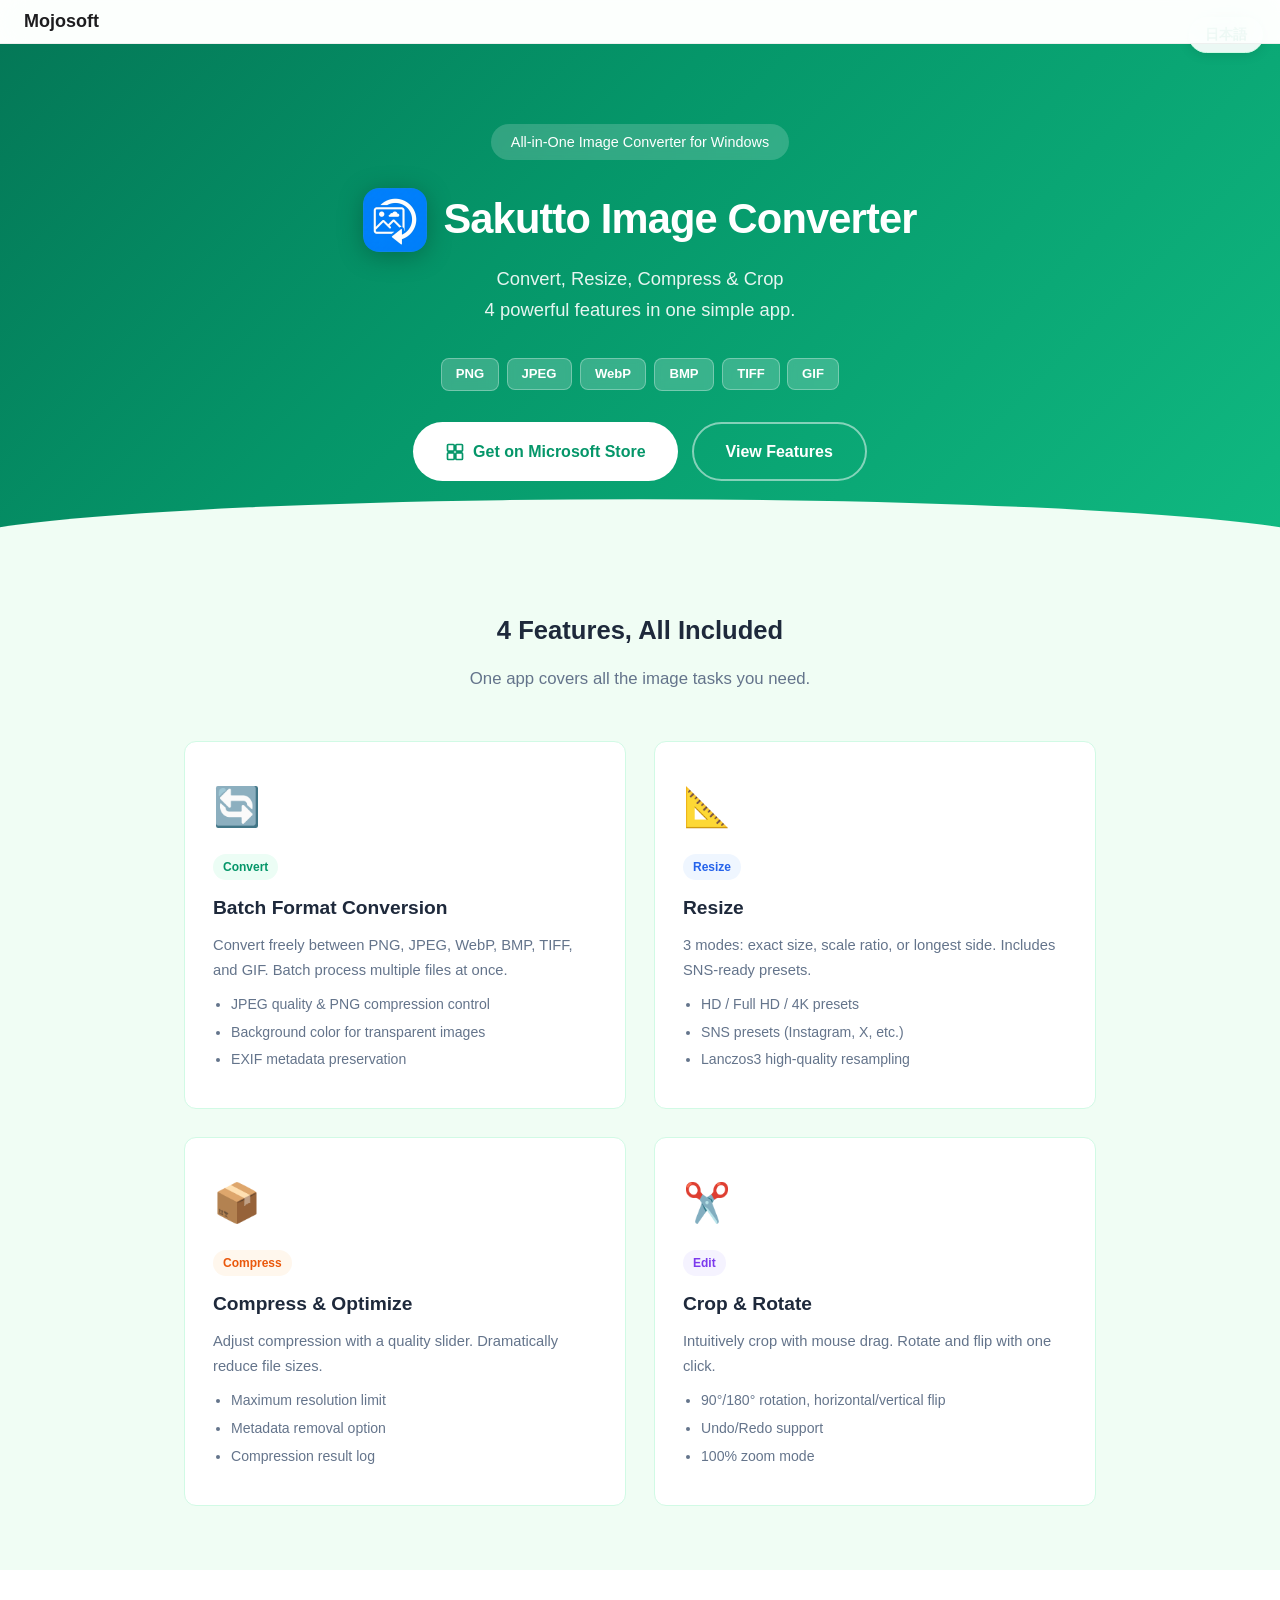
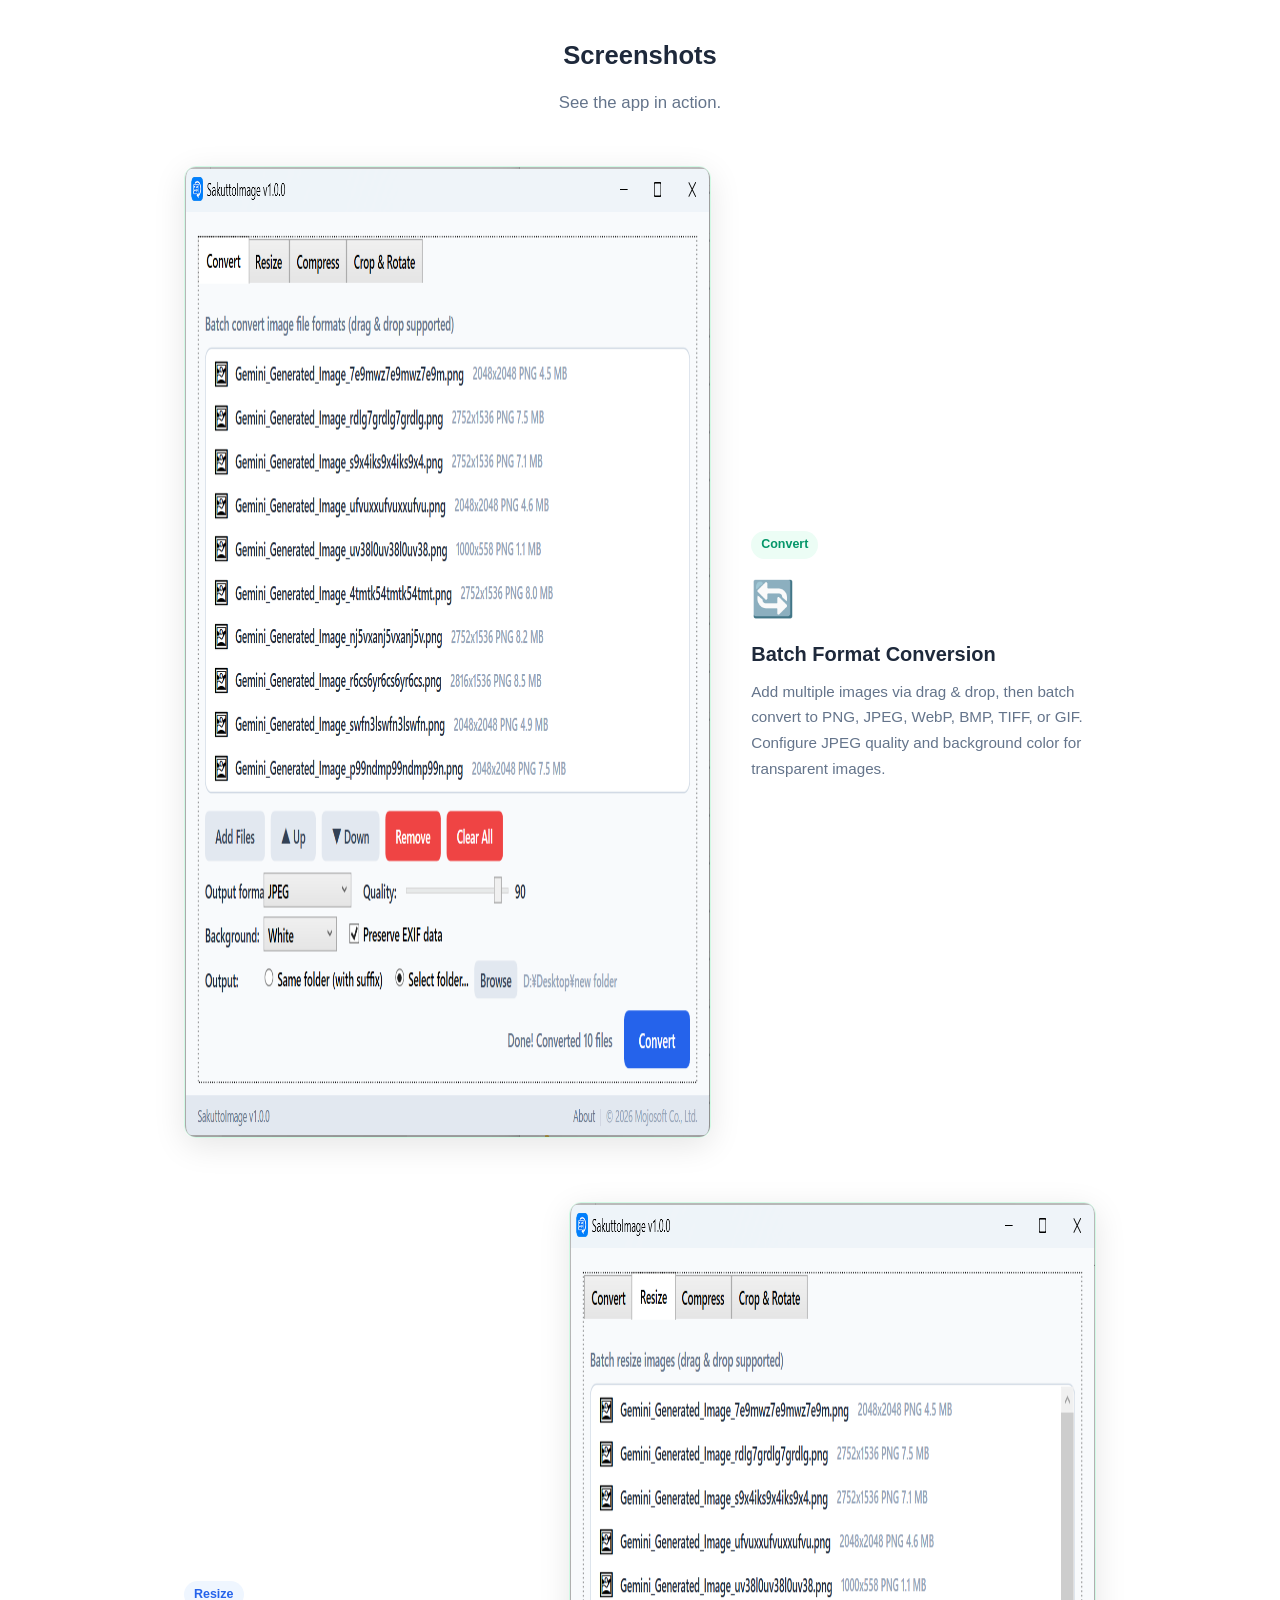
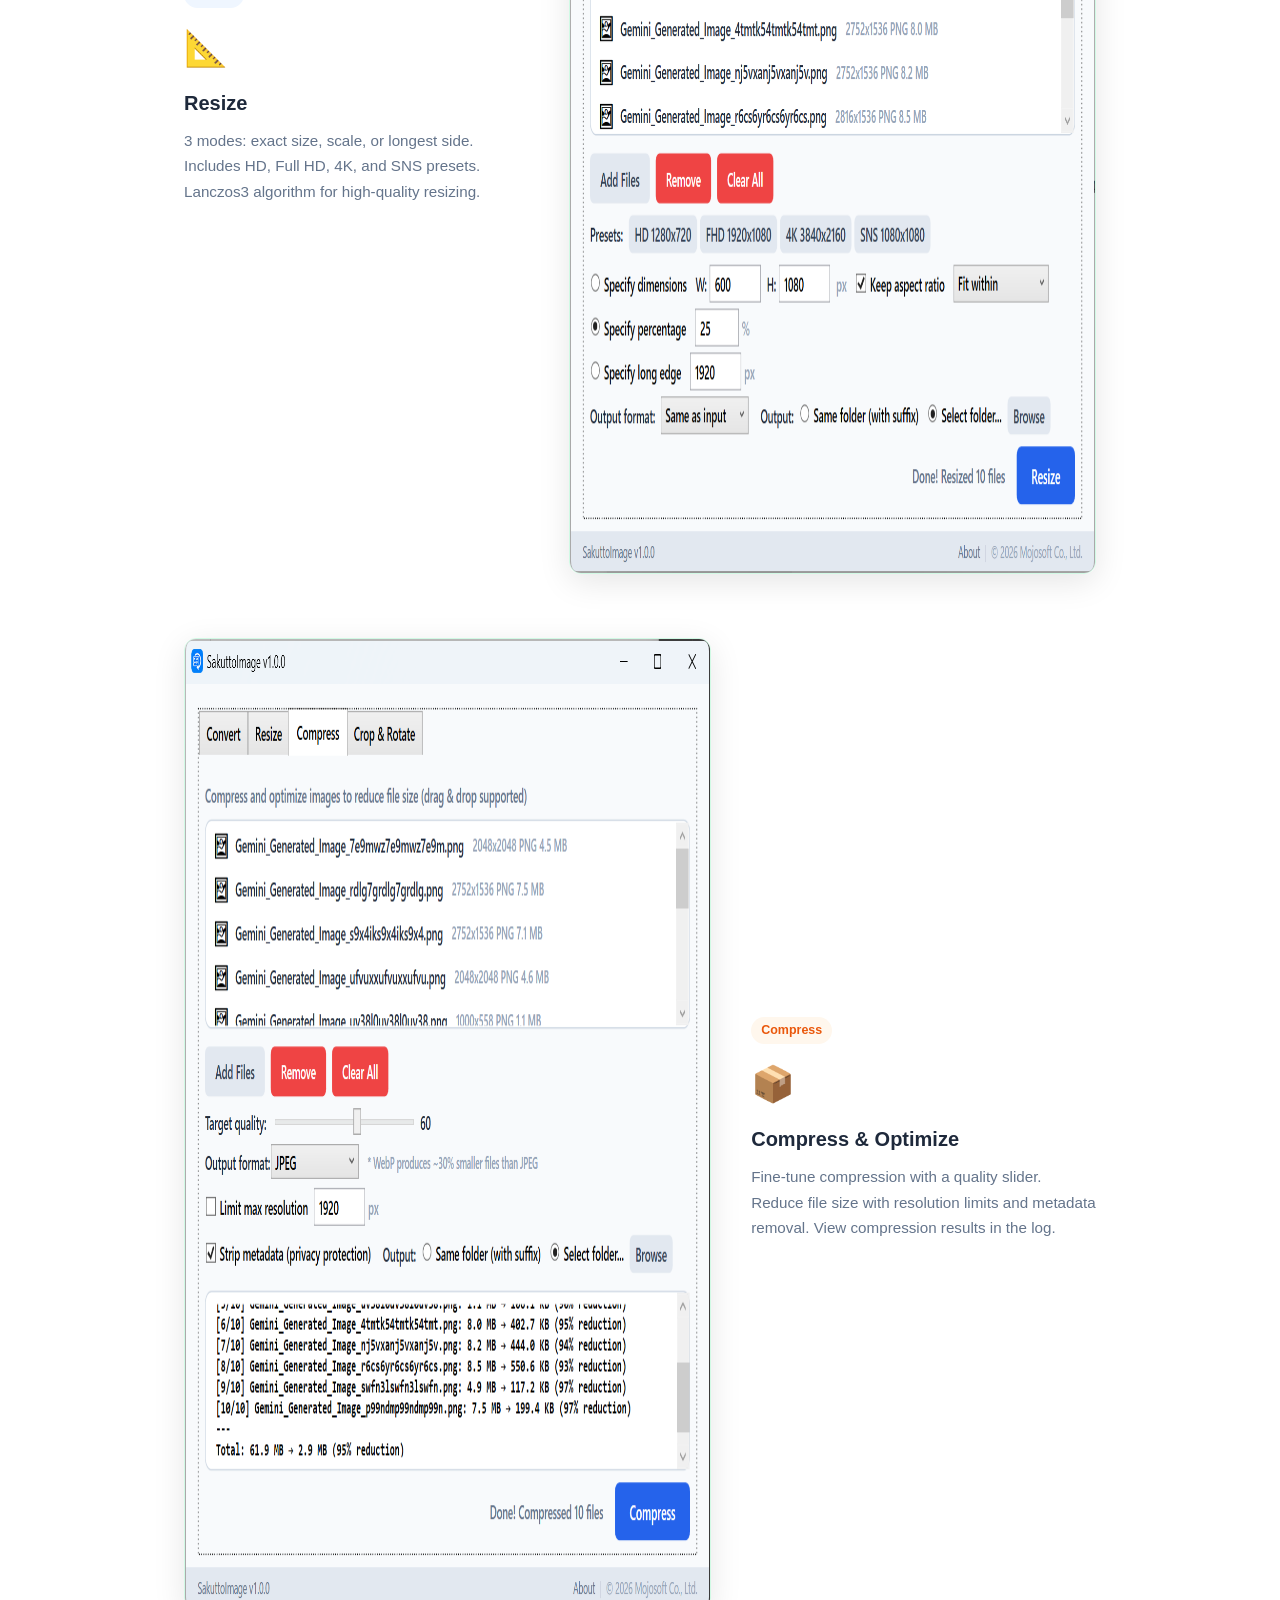
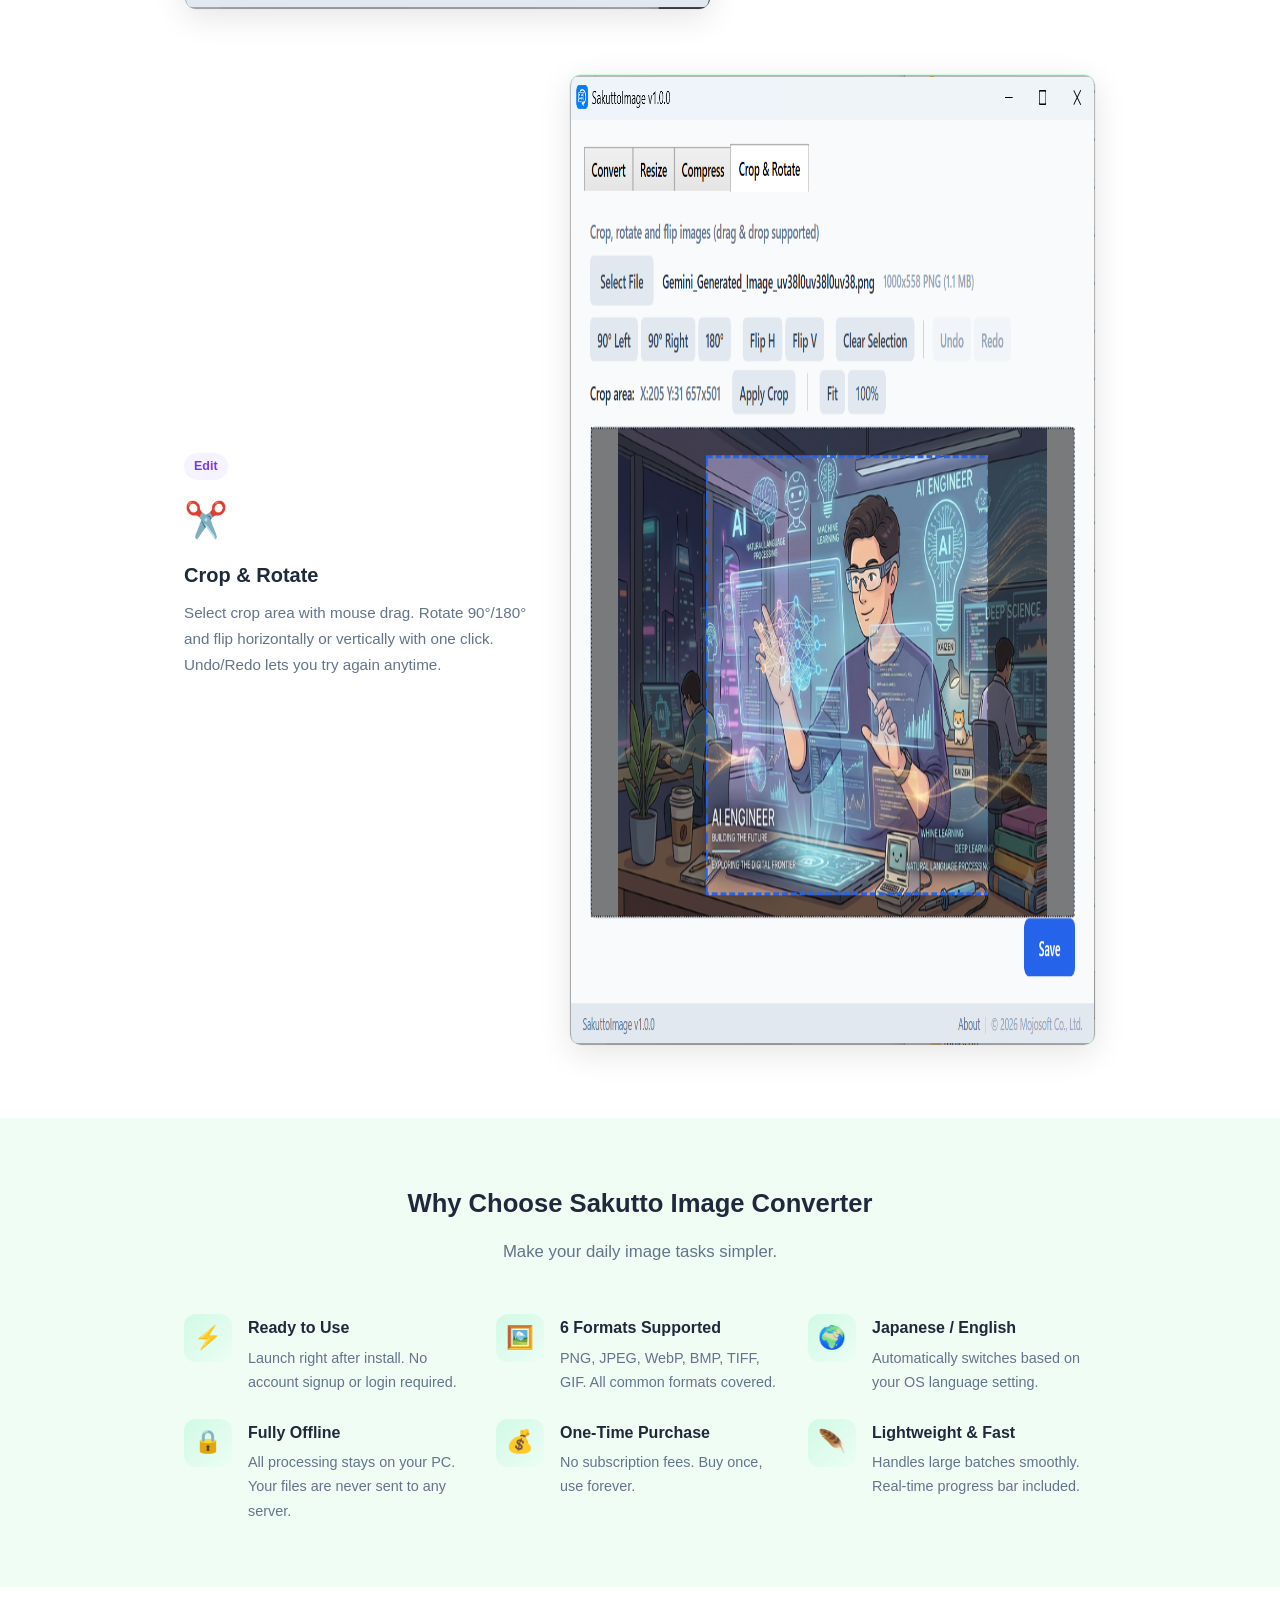
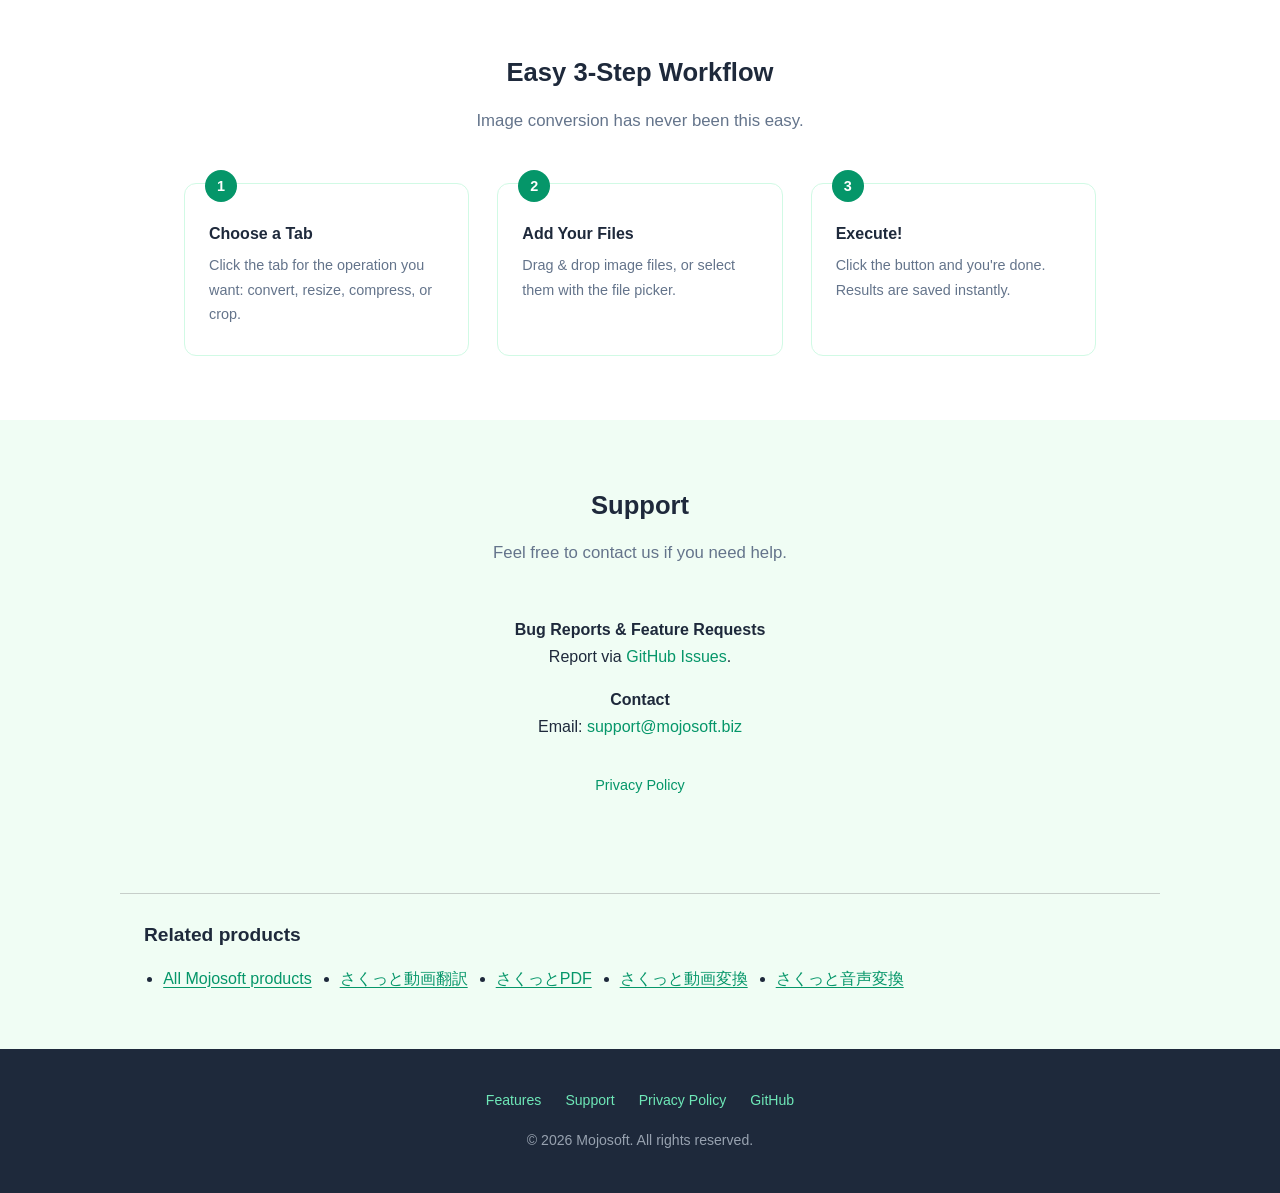
==== en/index.html @ 30d45490 "Improve product SEO, canonical URLs and language navigation" ====
<!DOCTYPE html>
<html lang="en" class="lang-en">
<head>
<meta charset="UTF-8">
<meta name="viewport" content="width=device-width, initial-scale=1.0">
<title>Sakutto Image Converter | Batch Resize &amp; Compress Images</title>
<meta name="description" content="Convert, resize, compress, crop and rotate images on Windows. Add multiple images with drag and drop for batch processing. View screenshots and get the app from the Microsoft Store.">
<style>
*{margin:0;padding:0;box-sizing:border-box}
:root{--primary:#059669;--primary-dark:#047857;--accent:#F59E0B;--bg:#F0FDF4;--card:#FFFFFF;--text:#1E293B;--muted:#64748B;--border:#D1FAE5;--radius:12px}
body{font-family:"Segoe UI","Meiryo","Hiragino Sans",sans-serif;background:var(--bg);color:var(--text);line-height:1.7}
a{color:var(--primary);text-decoration:none}
a:hover{text-decoration:underline}

/* Language toggle */
.lang-toggle{position:fixed;top:16px;right:16px;z-index:1000;background:rgba(255,255,255,.92);border:1px solid var(--border);border-radius:999px;padding:6px 16px;font-size:.85rem;font-weight:600;cursor:pointer;box-shadow:0 2px 12px rgba(0,0,0,.1);transition:background .2s}
.lang-toggle:hover{background:#fff;box-shadow:0 4px 16px rgba(0,0,0,.15)}
[data-lang="ja"] .en,[data-lang="en"] .ja{display:none!important}

/* Hero */
.hero{background:linear-gradient(135deg,#047857 0%,#059669 40%,#10B981 100%);color:#fff;padding:80px 24px 64px;text-align:center;position:relative;overflow:hidden}
.hero::after{content:"";position:absolute;bottom:-2px;left:0;right:0;height:48px;background:var(--bg);clip-path:ellipse(55% 100% at 50% 100%)}
.hero-title{display:flex;align-items:center;justify-content:center;gap:16px;margin-bottom:8px}
.hero-title img{width:64px;height:64px;border-radius:16px;filter:drop-shadow(0 4px 12px rgba(0,0,0,.25))}
.hero h1{font-size:2.6rem;font-weight:800;letter-spacing:-.02em;margin:0}
.hero .subtitle{font-size:1.15rem;opacity:.9;margin-bottom:32px;font-weight:400}
.hero .tagline{display:inline-block;background:rgba(255,255,255,.18);border-radius:999px;padding:6px 20px;font-size:.9rem;margin-bottom:24px;backdrop-filter:blur(4px)}
.hero .formats{display:flex;gap:8px;justify-content:center;flex-wrap:wrap;margin-bottom:32px}
.hero .format-badge{background:rgba(255,255,255,.2);border:1px solid rgba(255,255,255,.3);border-radius:8px;padding:4px 14px;font-size:.82rem;font-weight:600;backdrop-filter:blur(4px)}
.cta-group{display:flex;gap:14px;justify-content:center;flex-wrap:wrap}
.btn{display:inline-flex;align-items:center;gap:8px;padding:14px 32px;border-radius:999px;font-size:1rem;font-weight:600;transition:transform .15s,box-shadow .15s;cursor:pointer;border:none}
.btn-primary{background:#fff;color:var(--primary)}
.btn-primary:hover{transform:translateY(-2px);box-shadow:0 8px 24px rgba(0,0,0,.18);text-decoration:none}
.btn-outline{background:transparent;color:#fff;border:2px solid rgba(255,255,255,.5)}
.btn-outline:hover{background:rgba(255,255,255,.12);text-decoration:none}

/* Container */
.container{max-width:960px;margin:0 auto;padding:0 24px}

/* Section */
.section{padding:64px 0}
.section-title{font-size:1.6rem;font-weight:700;text-align:center;margin-bottom:12px}
.section-desc{text-align:center;color:var(--muted);margin-bottom:48px;font-size:1.05rem}

/* Feature cards for 4 tabs */
.feature-grid{display:grid;grid-template-columns:repeat(2,1fr);gap:28px}
.feature-card{background:var(--card);border:1px solid var(--border);border-radius:var(--radius);padding:32px 28px;transition:transform .2s,box-shadow .2s}
.feature-card:hover{transform:translateY(-4px);box-shadow:0 12px 40px rgba(5,150,105,.12)}
.feature-card .feature-icon{font-size:2.4rem;margin-bottom:12px;display:block}
.feature-card .feature-tag{display:inline-block;font-size:.75rem;font-weight:600;padding:3px 10px;border-radius:999px;margin-bottom:12px}
.feature-card .feature-tag.convert{background:#ECFDF5;color:#059669}
.feature-card .feature-tag.resize{background:#EFF6FF;color:#2563EB}
.feature-card .feature-tag.compress{background:#FFF7ED;color:#EA580C}
.feature-card .feature-tag.crop{background:#F5F3FF;color:#7C3AED}
.feature-card h3{font-size:1.2rem;margin-bottom:8px;font-weight:700}
.feature-card p{font-size:.92rem;color:var(--muted);line-height:1.7}
.feature-card ul{margin-top:10px;padding-left:18px;font-size:.88rem;color:var(--muted)}
.feature-card ul li{margin-bottom:4px}

/* Feature detail rows (for screenshots) */
.feature-row{display:flex;gap:40px;align-items:center;margin-bottom:56px;flex-wrap:wrap}
.feature-row:last-child{margin-bottom:0}
.feature-row.reverse{flex-direction:row-reverse}
.feature-img{flex:1 1 55%;min-width:280px}
.feature-img img{width:100%;border-radius:var(--radius);box-shadow:0 8px 32px rgba(0,0,0,.10);border:1px solid var(--border);transition:transform .2s,box-shadow .2s}
.feature-img img:hover{transform:scale(1.02);box-shadow:0 12px 40px rgba(0,0,0,.15)}
.feature-info{flex:1 1 35%;min-width:220px}
.feature-info .feature-icon{font-size:2.2rem;margin-bottom:8px;display:block}
.feature-info h3{font-size:1.25rem;margin-bottom:8px;font-weight:700}
.feature-info p{font-size:.95rem;color:var(--muted);line-height:1.7}
.feature-info .feature-tag{display:inline-block;font-size:.78rem;font-weight:600;padding:3px 10px;border-radius:999px;margin-bottom:10px}
.feature-info .feature-tag.convert{background:#ECFDF5;color:#059669}
.feature-info .feature-tag.resize{background:#EFF6FF;color:#2563EB}
.feature-info .feature-tag.compress{background:#FFF7ED;color:#EA580C}
.feature-info .feature-tag.crop{background:#F5F3FF;color:#7C3AED}

/* Points */
.points{display:grid;grid-template-columns:repeat(auto-fit,minmax(260px,1fr));gap:24px;margin-top:40px}
.point{display:flex;gap:16px;align-items:flex-start}
.point-icon{flex-shrink:0;width:48px;height:48px;border-radius:12px;background:linear-gradient(135deg,#D1FAE5,#ECFDF5);display:flex;align-items:center;justify-content:center;font-size:1.4rem}
.point h3{font-size:1rem;margin-bottom:4px}
.point p{font-size:.9rem;color:var(--muted)}

/* Steps */
.steps{display:grid;grid-template-columns:repeat(auto-fit,minmax(240px,1fr));gap:28px;counter-reset:step}
.step{background:var(--card);border:1px solid var(--border);border-radius:var(--radius);padding:28px 24px;position:relative}
.step::before{counter-increment:step;content:counter(step);position:absolute;top:-14px;left:20px;width:32px;height:32px;border-radius:50%;background:var(--primary);color:#fff;font-weight:700;font-size:.9rem;display:flex;align-items:center;justify-content:center}
.step h3{margin-top:8px;font-size:1rem;margin-bottom:6px}
.step p{font-size:.9rem;color:var(--muted)}

/* Footer */
footer{background:#1E293B;color:#CBD5E1;padding:40px 24px;text-align:center;font-size:.88rem}
footer a{color:#6EE7B7}
footer .footer-links{margin-bottom:16px;display:flex;gap:24px;justify-content:center;flex-wrap:wrap}
footer .copyright{opacity:.7;margin-top:8px}

/* Responsive */
@media(max-width:700px){
  .hero h1{font-size:2rem}
  .hero .subtitle{font-size:1rem}
  .hero-logo{width:72px;height:72px;border-radius:18px}
  .feature-grid{grid-template-columns:1fr}
  .feature-row,.feature-row.reverse{flex-direction:column}
  .feature-img{min-width:100%}
  .feature-info{min-width:100%;text-align:center}
  .section{padding:48px 0}
  .feature-row{margin-bottom:40px}
}
</style>
  <link rel="canonical" href="https://mojosoftjp.github.io/sakutto-imageconverter/en/">
  <link rel="alternate" href="https://mojosoftjp.github.io/sakutto-imageconverter/" hreflang="ja">
  <link rel="alternate" href="https://mojosoftjp.github.io/sakutto-imageconverter/en/" hreflang="en">
  <link rel="alternate" href="https://mojosoftjp.github.io/sakutto-imageconverter/" hreflang="x-default">
  <meta name="robots" content="index, follow, max-image-preview:large">
  <meta property="og:title" content="Sakutto Image Converter | Batch Resize &amp; Compress Images">
  <meta property="og:description" content="Convert, resize, compress, crop and rotate images on Windows. Add multiple images with drag and drop for batch processing. View screenshots and get the app from the Microsoft Store.">
  <meta property="og:url" content="https://mojosoftjp.github.io/sakutto-imageconverter/en/">
  <meta property="og:type" content="website">
  <meta property="og:site_name" content="Mojosoft">
  <meta property="og:locale" content="en_US">
  <meta name="twitter:title" content="Sakutto Image Converter | Batch Resize &amp; Compress Images">
  <meta name="twitter:description" content="Convert, resize, compress, crop and rotate images on Windows. Add multiple images with drag and drop for batch processing. View screenshots and get the app from the Microsoft Store.">
  <meta property="og:image" content="https://mojosoftjp.github.io/sakutto-imageconverter/ic_ss1.png">
  <meta name="twitter:image" content="https://mojosoftjp.github.io/sakutto-imageconverter/ic_ss1.png">
  <meta property="og:image:alt" content="Sakutto Image Converter | Batch Resize &amp; Compress Images">
  <meta name="twitter:image:alt" content="Sakutto Image Converter | Batch Resize &amp; Compress Images">
  <meta property="og:image:width" content="1076">
  <meta property="og:image:height" content="972">
  <meta name="twitter:card" content="summary_large_image">
<script type="application/ld+json">
{
  "@context": "https://schema.org",
  "@graph": [
    {
      "@type": "SoftwareApplication",
      "@id": "https://mojosoftjp.github.io/sakutto-imageconverter/en/#software",
      "name": "さくっと画像変換",
      "url": "https://mojosoftjp.github.io/sakutto-imageconverter/en/",
      "description": "Convert, resize, compress, crop and rotate images on Windows. Add multiple images with drag and drop for batch processing. View screenshots and get the app from the Microsoft Store.",
      "image": "https://mojosoftjp.github.io/sakutto-imageconverter/ic_ss1.png",
      "operatingSystem": "Windows",
      "applicationCategory": "MultimediaApplication",
      "inLanguage": "en",
      "publisher": {
        "@type": "Organization",
        "@id": "https://mojosoft.biz/#organization",
        "name": "Mojosoft",
        "url": "https://mojosoft.biz/"
      }
    },
    {
      "@type": "BreadcrumbList",
      "@id": "https://mojosoftjp.github.io/sakutto-imageconverter/en/#breadcrumb",
      "itemListElement": [
        {
          "@type": "ListItem",
          "position": 1,
          "name": "Mojosoft",
          "item": "https://mojosoft.biz/"
        },
        {
          "@type": "ListItem",
          "position": 2,
          "name": "さくっと画像変換",
          "item": "https://mojosoftjp.github.io/sakutto-imageconverter/en/"
        }
      ]
    },
    {
      "@type": "WebPage",
      "@id": "https://mojosoftjp.github.io/sakutto-imageconverter/en/#webpage",
      "url": "https://mojosoftjp.github.io/sakutto-imageconverter/en/",
      "name": "Sakutto Image Converter | Batch Resize & Compress Images",
      "inLanguage": "en",
      "mainEntity": {
        "@id": "https://mojosoftjp.github.io/sakutto-imageconverter/en/#software"
      },
      "breadcrumb": {
        "@id": "https://mojosoftjp.github.io/sakutto-imageconverter/en/#breadcrumb"
      }
    }
  ]
}
</script>
<style id="seo-navigation-style">
.seo-navigation{max-width:1040px;margin:32px auto;padding:24px;line-height:1.8;border-top:1px solid #8886}
.seo-navigation h2{font-size:1.2rem;margin:0 0 12px}.seo-navigation ul{padding-left:1.2em;display:flex;flex-wrap:wrap;gap:8px 28px}
.seo-navigation a{text-decoration:underline;text-underline-offset:3px}.seo-navigation details{padding:12px 0;border-bottom:1px solid #8884}
.seo-navigation summary{cursor:pointer;font-weight:600}.seo-navigation p{margin:10px 0}.seo-product-label{display:block;font-size:.35em;line-height:1.5;margin-bottom:.6em;letter-spacing:0}
.seo-table-scroll{max-width:100%;overflow-x:auto;margin:16px 0}code{overflow-wrap:anywhere;word-break:break-word}
@media(prefers-reduced-motion:reduce){.fade-in,.reveal,.reveal-scale,.rv{opacity:1!important;transform:none!important;animation:none!important;transition:none!important}}
</style><noscript><style>.fade-in,.reveal,.reveal-scale,.rv{opacity:1!important;transform:none!important}</style></noscript>
</head>
<body data-lang="en">

<!-- Mojosoft Header -->
<nav style="position:fixed;top:0;left:0;right:0;z-index:9999;background:rgba(255,255,255,.85);backdrop-filter:saturate(180%) blur(20px);-webkit-backdrop-filter:saturate(180%) blur(20px);border-bottom:1px solid rgba(0,0,0,.06);height:44px;display:flex;align-items:center;padding:0 24px;">
  <a href="https://mojosoft.biz/" style="font-size:18px;font-weight:700;color:#1D1D1F;text-decoration:none;font-family:'Noto Sans JP',sans-serif;">Mojosoft</a>
</nav>
<div style="height:44px;"></div>

<!-- Language toggle -->
<a class="lang-toggle" href="https://mojosoftjp.github.io/sakutto-imageconverter/" lang="ja" style="text-decoration:none">日本語</a>

<!-- Hero -->
<header class="hero">
  <div class="ja"><div class="tagline">Windows &#x7528;&#x753B;&#x50CF;&#x5909;&#x63DB;&#x30C4;&#x30FC;&#x30EB;</div></div>
  <div class="en"><div class="tagline">All-in-One Image Converter for Windows</div></div>
  <div class="hero-title">
    <img src="../logo.png" alt="Sakutto Image Converter icon" width="1024" height="1024" decoding="async">
    <h1><span class="ja">&#x3055;&#x304F;&#x3063;&#x3068;&#x753B;&#x50CF;&#x5909;&#x63DB;</span><span class="en">Sakutto Image Converter</span></h1>
  </div>
  <p class="subtitle">
    <span class="ja">&#x4E00;&#x62EC;&#x5909;&#x63DB;&#x30FB;&#x30EA;&#x30B5;&#x30A4;&#x30BA;&#x30FB;&#x5727;&#x7E2E;&#x30FB;&#x5207;&#x308A;&#x629C;&#x304D;<br>4&#x3064;&#x306E;&#x6A5F;&#x80FD;&#x3092;&#x30B7;&#x30F3;&#x30D7;&#x30EB;&#x306A;&#x3072;&#x3068;&#x3064;&#x306E;&#x30A2;&#x30D7;&#x30EA;&#x306B;&#x3002;</span>
    <span class="en">Convert, Resize, Compress &amp; Crop<br>4 powerful features in one simple app.</span>
  </p>
  <div class="formats">
    <span class="format-badge">PNG</span>
    <span class="format-badge">JPEG</span>
    <span class="format-badge">WebP</span>
    <span class="format-badge">BMP</span>
    <span class="format-badge">TIFF</span>
    <span class="format-badge">GIF</span>
  </div>
  <div class="cta-group">
    <a href="https://apps.microsoft.com/detail/9PN0MSDB37DB" class="btn btn-primary">
      <svg width="20" height="20" viewBox="0 0 24 24" fill="none" stroke="currentColor" stroke-width="2"><rect x="3" y="3" width="8" height="8" rx="1"/><rect x="13" y="3" width="8" height="8" rx="1"/><rect x="3" y="13" width="8" height="8" rx="1"/><rect x="13" y="13" width="8" height="8" rx="1"/></svg>
      <span class="ja">Microsoft Store &#x3067;&#x5165;&#x624B;</span><span class="en">Get on Microsoft Store</span>
    </a>
    <a href="#features" class="btn btn-outline">
      <span class="ja">&#x6A5F;&#x80FD;&#x3092;&#x898B;&#x308B;</span><span class="en">View Features</span>
    </a>
  </div>
</header>

<!-- Feature overview cards -->
<section id="features" class="section">
  <div class="container">
    <h2 class="section-title"><span class="ja">4&#x3064;&#x306E;&#x6A5F;&#x80FD;&#x3001;&#x305C;&#x3093;&#x3076;&#x5165;&#x308A;</span><span class="en">4 Features, All Included</span></h2>
    <p class="section-desc"><span class="ja">&#x753B;&#x50CF;&#x306E;&#x5909;&#x63DB;&#x30FB;&#x52A0;&#x5DE5;&#x304C;&#x3053;&#x306E;&#x30A2;&#x30D7;&#x30EA;&#x3072;&#x3068;&#x3064;&#x3067;&#x5B8C;&#x7D50;&#x3057;&#x307E;&#x3059;&#x3002;</span><span class="en">One app covers all the image tasks you need.</span></p>
    <div class="feature-grid">
      <!-- 1: Batch Convert -->
      <div class="feature-card">
        <span class="feature-icon">&#x1F504;</span>
        <span class="feature-tag convert"><span class="ja">&#x5909;&#x63DB;</span><span class="en">Convert</span></span>
        <h3><span class="ja">&#x4E00;&#x62EC;&#x30D5;&#x30A9;&#x30FC;&#x30DE;&#x30C3;&#x30C8;&#x5909;&#x63DB;</span><span class="en">Batch Format Conversion</span></h3>
        <p><span class="ja">PNG&#x30FBJPEG&#x30FBWebP&#x30FBBMP&#x30FBTIFF&#x30FBGIF&#x9593;&#x3092;&#x81EA;&#x7531;&#x306B;&#x5909;&#x63DB;&#x3002;&#x8907;&#x6570;&#x30D5;&#x30A1;&#x30A4;&#x30EB;&#x3092;&#x307E;&#x3068;&#x3081;&#x3066;&#x4E00;&#x62EC;&#x51E6;&#x7406;&#x3002;</span><span class="en">Convert freely between PNG, JPEG, WebP, BMP, TIFF, and GIF. Batch process multiple files at once.</span></p>
        <ul>
          <li><span class="ja">JPEG&#x54C1;&#x8CEA;&#x30FB;PNG&#x5727;&#x7E2E;&#x7387;&#x6307;&#x5B9A;</span><span class="en">JPEG quality &amp; PNG compression control</span></li>
          <li><span class="ja">&#x900F;&#x904E;&#x80CC;&#x666F;&#x306E;&#x80CC;&#x666F;&#x8272;&#x8A2D;&#x5B9A;</span><span class="en">Background color for transparent images</span></li>
          <li><span class="ja">EXIF&#x30E1;&#x30BF;&#x30C7;&#x30FC;&#x30BF;&#x4FDD;&#x6301;</span><span class="en">EXIF metadata preservation</span></li>
        </ul>
      </div>
      <!-- 2: Resize -->
      <div class="feature-card">
        <span class="feature-icon">&#x1F4D0;</span>
        <span class="feature-tag resize"><span class="ja">&#x30EA;&#x30B5;&#x30A4;&#x30BA;</span><span class="en">Resize</span></span>
        <h3><span class="ja">&#x30EA;&#x30B5;&#x30A4;&#x30BA;</span><span class="en">Resize</span></h3>
        <p><span class="ja">&#x30B5;&#x30A4;&#x30BA;&#x6307;&#x5B9A;&#x30FB;&#x500D;&#x7387;&#x30FB;&#x9577;&#x8FBA;&#x6307;&#x5B9A;&#x306E;3&#x30E2;&#x30FC;&#x30C9;&#x3002;SNS&#x7528;&#x30D7;&#x30EA;&#x30BB;&#x30C3;&#x30C8;&#x3082;&#x642D;&#x8F09;&#x3002;</span><span class="en">3 modes: exact size, scale ratio, or longest side. Includes SNS-ready presets.</span></p>
        <ul>
          <li><span class="ja">HD / Full HD / 4K &#x30D7;&#x30EA;&#x30BB;&#x30C3;&#x30C8;</span><span class="en">HD / Full HD / 4K presets</span></li>
          <li><span class="ja">SNS&#x30D7;&#x30EA;&#x30BB;&#x30C3;&#x30C8;&#xFF08;Instagram&#x30FBX&#x7B49;&#xFF09;</span><span class="en">SNS presets (Instagram, X, etc.)</span></li>
          <li><span class="ja">Lanczos3&#x9AD8;&#x54C1;&#x8CEA;&#x30EA;&#x30B5;&#x30F3;&#x30D7;&#x30EA;&#x30F3;&#x30B0;</span><span class="en">Lanczos3 high-quality resampling</span></li>
        </ul>
      </div>
      <!-- 3: Compress -->
      <div class="feature-card">
        <span class="feature-icon">&#x1F4E6;</span>
        <span class="feature-tag compress"><span class="ja">&#x5727;&#x7E2E;</span><span class="en">Compress</span></span>
        <h3><span class="ja">&#x5727;&#x7E2E;&#x30FB;&#x6700;&#x9069;&#x5316;</span><span class="en">Compress &amp; Optimize</span></h3>
        <p><span class="ja">&#x54C1;&#x8CEA;&#x30B9;&#x30E9;&#x30A4;&#x30C0;&#x30FC;&#x3067;&#x5727;&#x7E2E;&#x7387;&#x3092;&#x8ABF;&#x6574;&#x3002;&#x30D5;&#x30A1;&#x30A4;&#x30EB;&#x30B5;&#x30A4;&#x30BA;&#x3092;&#x5927;&#x5E45;&#x524A;&#x6E1B;&#x3002;</span><span class="en">Adjust compression with a quality slider. Dramatically reduce file sizes.</span></p>
        <ul>
          <li><span class="ja">&#x6700;&#x5927;&#x89E3;&#x50CF;&#x5EA6;&#x5236;&#x9650;</span><span class="en">Maximum resolution limit</span></li>
          <li><span class="ja">&#x30E1;&#x30BF;&#x30C7;&#x30FC;&#x30BF;&#x524A;&#x9664;&#x30AA;&#x30D7;&#x30B7;&#x30E7;&#x30F3;</span><span class="en">Metadata removal option</span></li>
          <li><span class="ja">&#x5727;&#x7E2E;&#x7D50;&#x679C;&#x30ED;&#x30B0;&#x8868;&#x793A;</span><span class="en">Compression result log</span></li>
        </ul>
      </div>
      <!-- 4: Crop & Rotate -->
      <div class="feature-card">
        <span class="feature-icon">&#x2702;&#xFE0F;</span>
        <span class="feature-tag crop"><span class="ja">&#x52A0;&#x5DE5;</span><span class="en">Edit</span></span>
        <h3><span class="ja">&#x5207;&#x308A;&#x629C;&#x304D;&#x30FB;&#x56DE;&#x8EE2;</span><span class="en">Crop &amp; Rotate</span></h3>
        <p><span class="ja">&#x30DE;&#x30A6;&#x30B9;&#x30C9;&#x30E9;&#x30C3;&#x30B0;&#x3067;&#x76F4;&#x611F;&#x7684;&#x306B;&#x5207;&#x308A;&#x629C;&#x304D;&#x3002;&#x56DE;&#x8EE2;&#x30FB;&#x53CD;&#x8EE2;&#x3082;&#x30EF;&#x30F3;&#x30AF;&#x30EA;&#x30C3;&#x30AF;&#x3002;</span><span class="en">Intuitively crop with mouse drag. Rotate and flip with one click.</span></p>
        <ul>
          <li><span class="ja">90&#xB0;/180&#xB0;&#x56DE;&#x8EE2;&#x30FB;&#x6C34;&#x5E73;/&#x5782;&#x76F4;&#x53CD;&#x8EE2;</span><span class="en">90&#xB0;/180&#xB0; rotation, horizontal/vertical flip</span></li>
          <li><span class="ja">&#x5143;&#x306B;&#x623B;&#x305B;&#x308B;Undo/Redo</span><span class="en">Undo/Redo support</span></li>
          <li><span class="ja">100%&#x8868;&#x793A;&#x30E2;&#x30FC;&#x30C9;&#x5BFE;&#x5FDC;</span><span class="en">100% zoom mode</span></li>
        </ul>
      </div>
    </div>
  </div>
</section>

<!-- Screenshots -->
<section class="section" style="background:#fff">
  <div class="container">
    <h2 class="section-title"><span class="ja">&#x30B9;&#x30AF;&#x30EA;&#x30FC;&#x30F3;&#x30B7;&#x30E7;&#x30C3;&#x30C8;</span><span class="en">Screenshots</span></h2>
    <p class="section-desc"><span class="ja">&#x5B9F;&#x969B;&#x306E;&#x30A2;&#x30D7;&#x30EA;&#x306E;&#x753B;&#x9762;&#x3092;&#x3054;&#x89A7;&#x304F;&#x3060;&#x3055;&#x3044;&#x3002;</span><span class="en">See the app in action.</span></p>

    <!-- 1: Convert -->
    <div class="feature-row">
      <div class="feature-img">
        <img class="ja" src="../ic_ss1.png" alt="一括変換の画面" loading="lazy" width="1076" height="972" decoding="async">
        <img class="en" src="../ic_en1.png" alt="Batch Convert" loading="lazy" width="1076" height="972" decoding="async">
      </div>
      <div class="feature-info">
        <span class="feature-tag convert"><span class="ja">&#x5909;&#x63DB;</span><span class="en">Convert</span></span>
        <span class="feature-icon">&#x1F504;</span>
        <h3><span class="ja">&#x4E00;&#x62EC;&#x30D5;&#x30A9;&#x30FC;&#x30DE;&#x30C3;&#x30C8;&#x5909;&#x63DB;</span><span class="en">Batch Format Conversion</span></h3>
        <p><span class="ja">&#x8907;&#x6570;&#x306E;&#x753B;&#x50CF;&#x3092;&#x30C9;&#x30E9;&#x30C3;&#x30B0;&amp;&#x30C9;&#x30ED;&#x30C3;&#x30D7;&#x3067;&#x8FFD;&#x52A0;&#x3057;&#x3001;PNG&#x30FBJPEG&#x30FBWebP&#x30FBBMP&#x30FBTIFF&#x30FBGIF&#x306E;&#x3044;&#x305A;&#x308C;&#x304B;&#x306B;&#x4E00;&#x62EC;&#x5909;&#x63DB;&#x3002;JPEG&#x54C1;&#x8CEA;&#x3084;&#x900F;&#x904E;&#x80CC;&#x666F;&#x8272;&#x3082;&#x8A2D;&#x5B9A;&#x53EF;&#x80FD;&#x3002;</span><span class="en">Add multiple images via drag &amp; drop, then batch convert to PNG, JPEG, WebP, BMP, TIFF, or GIF. Configure JPEG quality and background color for transparent images.</span></p>
      </div>
    </div>

    <!-- 2: Resize -->
    <div class="feature-row reverse">
      <div class="feature-img">
        <img class="ja" src="../ic_ss2.png" alt="リサイズの画面" loading="lazy" width="1076" height="972" decoding="async">
        <img class="en" src="../ic_en2.png" alt="Resize" loading="lazy" width="1076" height="972" decoding="async">
      </div>
      <div class="feature-info">
        <span class="feature-tag resize"><span class="ja">&#x30EA;&#x30B5;&#x30A4;&#x30BA;</span><span class="en">Resize</span></span>
        <span class="feature-icon">&#x1F4D0;</span>
        <h3><span class="ja">&#x30EA;&#x30B5;&#x30A4;&#x30BA;</span><span class="en">Resize</span></h3>
        <p><span class="ja">&#x30B5;&#x30A4;&#x30BA;&#x6307;&#x5B9A;&#x30FB;&#x500D;&#x7387;&#x30FB;&#x9577;&#x8FBA;&#x6307;&#x5B9A;&#x306E;3&#x30E2;&#x30FC;&#x30C9;&#x3002;HD&#x30FBFull HD&#x30FB;4K&#x3084;SNS&#x5411;&#x3051;&#x30D7;&#x30EA;&#x30BB;&#x30C3;&#x30C8;&#x3082;&#x642D;&#x8F09;&#x3002;Lanczos3&#x30A2;&#x30EB;&#x30B4;&#x30EA;&#x30BA;&#x30E0;&#x3067;&#x9AD8;&#x54C1;&#x8CEA;&#x306A;&#x30EA;&#x30B5;&#x30A4;&#x30BA;&#x3002;</span><span class="en">3 modes: exact size, scale, or longest side. Includes HD, Full HD, 4K, and SNS presets. Lanczos3 algorithm for high-quality resizing.</span></p>
      </div>
    </div>

    <!-- 3: Compress -->
    <div class="feature-row">
      <div class="feature-img">
        <img class="ja" src="../ic_ss3.png" alt="圧縮・最適化の画面" loading="lazy" width="1076" height="972" decoding="async">
        <img class="en" src="../ic_en3.png" alt="Compress &amp; Optimize" loading="lazy" width="1076" height="972" decoding="async">
      </div>
      <div class="feature-info">
        <span class="feature-tag compress"><span class="ja">&#x5727;&#x7E2E;</span><span class="en">Compress</span></span>
        <span class="feature-icon">&#x1F4E6;</span>
        <h3><span class="ja">&#x5727;&#x7E2E;&#x30FB;&#x6700;&#x9069;&#x5316;</span><span class="en">Compress &amp; Optimize</span></h3>
        <p><span class="ja">&#x54C1;&#x8CEA;&#x30B9;&#x30E9;&#x30A4;&#x30C0;&#x30FC;&#x3067;&#x5727;&#x7E2E;&#x7387;&#x3092;&#x5FAE;&#x8ABF;&#x6574;&#x3002;&#x6700;&#x5927;&#x89E3;&#x50CF;&#x5EA6;&#x5236;&#x9650;&#x3084;&#x30E1;&#x30BF;&#x30C7;&#x30FC;&#x30BF;&#x524A;&#x9664;&#x3067;&#x30D5;&#x30A1;&#x30A4;&#x30EB;&#x30B5;&#x30A4;&#x30BA;&#x3092;&#x5927;&#x5E45;&#x524A;&#x6E1B;&#x3002;&#x5727;&#x7E2E;&#x7D50;&#x679C;&#x3082;&#x30ED;&#x30B0;&#x3067;&#x78BA;&#x8A8D;&#x3002;</span><span class="en">Fine-tune compression with a quality slider. Reduce file size with resolution limits and metadata removal. View compression results in the log.</span></p>
      </div>
    </div>

    <!-- 4: Crop & Rotate -->
    <div class="feature-row reverse">
      <div class="feature-img">
        <img class="ja" src="../ic_ss4.png" alt="切り抜き・回転の画面" loading="lazy" width="1076" height="972" decoding="async">
        <img class="en" src="../ic_en4.png" alt="Crop &amp; Rotate" loading="lazy" width="1076" height="972" decoding="async">
      </div>
      <div class="feature-info">
        <span class="feature-tag crop"><span class="ja">&#x52A0;&#x5DE5;</span><span class="en">Edit</span></span>
        <span class="feature-icon">&#x2702;&#xFE0F;</span>
        <h3><span class="ja">&#x5207;&#x308A;&#x629C;&#x304D;&#x30FB;&#x56DE;&#x8EE2;</span><span class="en">Crop &amp; Rotate</span></h3>
        <p><span class="ja">&#x30DE;&#x30A6;&#x30B9;&#x30C9;&#x30E9;&#x30C3;&#x30B0;&#x3067;&#x5207;&#x308A;&#x629C;&#x304D;&#x7BC4;&#x56F2;&#x3092;&#x9078;&#x629E;&#x3002;90&#xB0;/180&#xB0;&#x56DE;&#x8EE2;&#x3001;&#x6C34;&#x5E73;&#x30FB;&#x5782;&#x76F4;&#x53CD;&#x8EE2;&#x3082;&#x30EF;&#x30F3;&#x30AF;&#x30EA;&#x30C3;&#x30AF;&#x3002;Undo/Redo&#x3067;&#x4F55;&#x5EA6;&#x3067;&#x3082;&#x3084;&#x308A;&#x76F4;&#x305B;&#x307E;&#x3059;&#x3002;</span><span class="en">Select crop area with mouse drag. Rotate 90&#xB0;/180&#xB0; and flip horizontally or vertically with one click. Undo/Redo lets you try again anytime.</span></p>
      </div>
    </div>
  </div>
</section>

<!-- Why choose -->
<section class="section">
  <div class="container">
    <h2 class="section-title"><span class="ja">&#x9078;&#x3070;&#x308C;&#x308B;&#x7406;&#x7531;</span><span class="en">Why Choose Sakutto Image Converter</span></h2>
    <p class="section-desc"><span class="ja">&#x65E5;&#x5E38;&#x306E;&#x753B;&#x50CF;&#x4F5C;&#x696D;&#x3092;&#x3001;&#x3082;&#x3063;&#x3068;&#x30B7;&#x30F3;&#x30D7;&#x30EB;&#x306B;&#x3002;</span><span class="en">Make your daily image tasks simpler.</span></p>
    <div class="points">
      <div class="point">
        <div class="point-icon">&#x26A1;</div>
        <div>
          <h3><span class="ja">&#x3059;&#x3050;&#x4F7F;&#x3048;&#x308B;</span><span class="en">Ready to Use</span></h3>
          <p><span class="ja">&#x30A4;&#x30F3;&#x30B9;&#x30C8;&#x30FC;&#x30EB;&#x3057;&#x305F;&#x3089;&#x3059;&#x3050;&#x8D77;&#x52D5;&#x3002;&#x30A2;&#x30AB;&#x30A6;&#x30F3;&#x30C8;&#x767B;&#x9332;&#x3082;&#x30ED;&#x30B0;&#x30A4;&#x30F3;&#x3082;&#x4E0D;&#x8981;&#x3067;&#x3059;&#x3002;</span><span class="en">Launch right after install. No account signup or login required.</span></p>
        </div>
      </div>
      <div class="point">
        <div class="point-icon">&#x1F5BC;&#xFE0F;</div>
        <div>
          <h3><span class="ja">6&#x30D5;&#x30A9;&#x30FC;&#x30DE;&#x30C3;&#x30C8;&#x5BFE;&#x5FDC;</span><span class="en">6 Formats Supported</span></h3>
          <p><span class="ja">PNG&#x30FBJPEG&#x30FBWebP&#x30FBBMP&#x30FBTIFF&#x30FBGIF&#x3002;&#x3088;&#x304F;&#x4F7F;&#x3046;&#x5F62;&#x5F0F;&#x3092;&#x3059;&#x3079;&#x3066;&#x30AB;&#x30D0;&#x30FC;&#x3002;</span><span class="en">PNG, JPEG, WebP, BMP, TIFF, GIF. All common formats covered.</span></p>
        </div>
      </div>
      <div class="point">
        <div class="point-icon">&#x1F30D;</div>
        <div>
          <h3><span class="ja">&#x65E5;&#x672C;&#x8A9E;/&#x82F1;&#x8A9E;&#x5BFE;&#x5FDC;</span><span class="en">Japanese / English</span></h3>
          <p><span class="ja">OS&#x306E;&#x8A00;&#x8A9E;&#x8A2D;&#x5B9A;&#x306B;&#x5408;&#x308F;&#x305B;&#x3066;&#x81EA;&#x52D5;&#x3067;&#x5207;&#x308A;&#x66FF;&#x308F;&#x308A;&#x307E;&#x3059;&#x3002;</span><span class="en">Automatically switches based on your OS language setting.</span></p>
        </div>
      </div>
      <div class="point">
        <div class="point-icon">&#x1F512;</div>
        <div>
          <h3><span class="ja">&#x5B8C;&#x5168;&#x30AA;&#x30D5;&#x30E9;&#x30A4;&#x30F3;</span><span class="en">Fully Offline</span></h3>
          <p><span class="ja">&#x3059;&#x3079;&#x3066;&#x306E;&#x51E6;&#x7406;&#x306F;PC&#x4E0A;&#x3067;&#x5B8C;&#x7D50;&#x3002;&#x30D5;&#x30A1;&#x30A4;&#x30EB;&#x304C;&#x5916;&#x90E8;&#x306B;&#x9001;&#x4FE1;&#x3055;&#x308C;&#x308B;&#x3053;&#x3068;&#x306F;&#x3042;&#x308A;&#x307E;&#x305B;&#x3093;&#x3002;</span><span class="en">All processing stays on your PC. Your files are never sent to any server.</span></p>
        </div>
      </div>
      <div class="point">
        <div class="point-icon">&#x1F4B0;</div>
        <div>
          <h3><span class="ja">&#x8CB7;&#x3044;&#x5207;&#x308A;</span><span class="en">One-Time Purchase</span></h3>
          <p><span class="ja">&#x6708;&#x984D;&#x8AB2;&#x91D1;&#x306A;&#x3057;&#x3002;&#x4E00;&#x5EA6;&#x8CFC;&#x5165;&#x3059;&#x308C;&#x3070;&#x305A;&#x3063;&#x3068;&#x4F7F;&#x3048;&#x307E;&#x3059;&#x3002;</span><span class="en">No subscription fees. Buy once, use forever.</span></p>
        </div>
      </div>
      <div class="point">
        <div class="point-icon">&#x1FAB6;</div>
        <div>
          <h3><span class="ja">&#x8EFD;&#x91CF;&amp;&#x9AD8;&#x901F;</span><span class="en">Lightweight &amp; Fast</span></h3>
          <p><span class="ja">&#x5927;&#x91CF;&#x306E;&#x753B;&#x50CF;&#x3082;&#x30B5;&#x30AF;&#x30B5;&#x30AF;&#x51E6;&#x7406;&#x3002;&#x9032;&#x6357;&#x30D0;&#x30FC;&#x3067;&#x30EA;&#x30A2;&#x30EB;&#x30BF;&#x30A4;&#x30E0;&#x306B;&#x78BA;&#x8A8D;&#x3002;</span><span class="en">Handles large batches smoothly. Real-time progress bar included.</span></p>
        </div>
      </div>
    </div>
  </div>
</section>

<!-- How to use -->
<section class="section" style="background:#fff">
  <div class="container">
    <h2 class="section-title"><span class="ja">&#x4F7F;&#x3044;&#x65B9;&#x306F;&#x304B;&#x3093;&#x305F;&#x3093; 3&#x30B9;&#x30C6;&#x30C3;&#x30D7;</span><span class="en">Easy 3-Step Workflow</span></h2>
    <p class="section-desc"><span class="ja">&#x753B;&#x50CF;&#x5909;&#x63DB;&#x304C;&#x3053;&#x3093;&#x306A;&#x306B;&#x30E9;&#x30AF;&#x306B;&#x306A;&#x308A;&#x307E;&#x3059;&#x3002;</span><span class="en">Image conversion has never been this easy.</span></p>
    <div class="steps">
      <div class="step">
        <h3><span class="ja">&#x30BF;&#x30D6;&#x3092;&#x9078;&#x3076;</span><span class="en">Choose a Tab</span></h3>
        <p><span class="ja">&#x5909;&#x63DB;&#x30FB;&#x30EA;&#x30B5;&#x30A4;&#x30BA;&#x30FB;&#x5727;&#x7E2E;&#x30FB;&#x5207;&#x308A;&#x629C;&#x304D;&#x304B;&#x3089;&#x3001;&#x3084;&#x308A;&#x305F;&#x3044;&#x64CD;&#x4F5C;&#x3092;&#x30AF;&#x30EA;&#x30C3;&#x30AF;&#x3002;</span><span class="en">Click the tab for the operation you want: convert, resize, compress, or crop.</span></p>
      </div>
      <div class="step">
        <h3><span class="ja">&#x30D5;&#x30A1;&#x30A4;&#x30EB;&#x3092;&#x5165;&#x308C;&#x308B;</span><span class="en">Add Your Files</span></h3>
        <p><span class="ja">&#x753B;&#x50CF;&#x30D5;&#x30A1;&#x30A4;&#x30EB;&#x3092;&#x30C9;&#x30E9;&#x30C3;&#x30B0;&amp;&#x30C9;&#x30ED;&#x30C3;&#x30D7;&#x3001;&#x307E;&#x305F;&#x306F;&#x30DC;&#x30BF;&#x30F3;&#x3067;&#x9078;&#x629E;&#x3002;</span><span class="en">Drag &amp; drop image files, or select them with the file picker.</span></p>
      </div>
      <div class="step">
        <h3><span class="ja">&#x5B9F;&#x884C;&#xFF01;</span><span class="en">Execute!</span></h3>
        <p><span class="ja">&#x30DC;&#x30BF;&#x30F3;&#x3092;&#x30AF;&#x30EA;&#x30C3;&#x30AF;&#x3059;&#x308B;&#x3060;&#x3051;&#x3002;&#x51E6;&#x7406;&#x7D50;&#x679C;&#x306F;&#x3059;&#x3050;&#x306B;&#x4FDD;&#x5B58;&#x3055;&#x308C;&#x307E;&#x3059;&#x3002;</span><span class="en">Click the button and you're done. Results are saved instantly.</span></p>
      </div>
    </div>
  </div>
</section>

<!-- Support -->
<section id="support" class="section">
  <div class="container">
    <h2 class="section-title"><span class="ja">&#x30B5;&#x30DD;&#x30FC;&#x30C8;</span><span class="en">Support</span></h2>
    <p class="section-desc"><span class="ja">&#x304A;&#x56F0;&#x308A;&#x306E;&#x969B;&#x306F;&#x304A;&#x6C17;&#x8EFD;&#x306B;&#x304A;&#x554F;&#x3044;&#x5408;&#x308F;&#x305B;&#x304F;&#x3060;&#x3055;&#x3044;&#x3002;</span><span class="en">Feel free to contact us if you need help.</span></p>
    <div style="max-width:560px;margin:0 auto;text-align:center">
      <p style="margin-bottom:16px">
        <strong><span class="ja">&#x4E0D;&#x5177;&#x5408;&#x306E;&#x5831;&#x544A;&#x30FB;&#x6A5F;&#x80FD;&#x306E;&#x30EA;&#x30AF;&#x30A8;&#x30B9;&#x30C8;</span><span class="en">Bug Reports &amp; Feature Requests</span></strong><br>
        <span class="ja"><a href="https://github.com/mojosoftjp/sakutto-imageconverter/issues">GitHub Issues</a> &#x304B;&#x3089;&#x3054;&#x5831;&#x544A;&#x3044;&#x305F;&#x3060;&#x3051;&#x307E;&#x3059;&#x3002;</span>
        <span class="en">Report via <a href="https://github.com/mojosoftjp/sakutto-imageconverter/issues">GitHub Issues</a>.</span>
      </p>
      <p style="margin-bottom:16px">
        <strong><span class="ja">&#x304A;&#x554F;&#x3044;&#x5408;&#x308F;&#x305B;</span><span class="en">Contact</span></strong><br>
        Email: <a href="mailto:support@mojosoft.biz">support@mojosoft.biz</a>
      </p>
      <p style="color:var(--muted);font-size:.9rem;margin-top:32px">
        <a href="../privacy.html"><span class="ja">&#x30D7;&#x30E9;&#x30A4;&#x30D0;&#x30B7;&#x30FC;&#x30DD;&#x30EA;&#x30B7;&#x30FC;</span><span class="en">Privacy Policy</span></a>
      </p>
    </div>
  </div>
</section>

<!-- Footer -->
<nav class="seo-navigation" aria-label="Related products"><h2>Related products</h2><ul><li><a href="https://mojosoft.biz/#products">All Mojosoft products</a></li><li><a href="https://mojosoftjp.github.io/sakutto-videotranslator/en/">さくっと動画翻訳</a></li><li><a href="https://mojosoftjp.github.io/sakutto-pdf/en/">さくっとPDF</a></li><li><a href="https://mojosoftjp.github.io/sakutto-videoconverter/en/">さくっと動画変換</a></li><li><a href="https://mojosoftjp.github.io/sakutto-audioconverter/en/">さくっと音声変換</a></li></ul></nav>
<footer>
  <div class="footer-links">
    <a href="#features"><span class="ja">&#x6A5F;&#x80FD;</span><span class="en">Features</span></a>
    <a href="#support"><span class="ja">&#x30B5;&#x30DD;&#x30FC;&#x30C8;</span><span class="en">Support</span></a>
    <a href="../privacy.html"><span class="ja">&#x30D7;&#x30E9;&#x30A4;&#x30D0;&#x30B7;&#x30FC;&#x30DD;&#x30EA;&#x30B7;&#x30FC;</span><span class="en">Privacy Policy</span></a>
    <a href="https://github.com/mojosoftjp/sakutto-imageconverter">GitHub</a>
  </div>
  <div class="copyright">&copy; 2026 Mojosoft. All rights reserved.</div>
</footer>

<script>
function setLang(lang) {
  if (lang !== "en") window.location.assign("https://mojosoftjp.github.io/sakutto-imageconverter/" + window.location.hash);
}
function toggleLang() { setLang("ja"); }
</script>

</body>
</html>
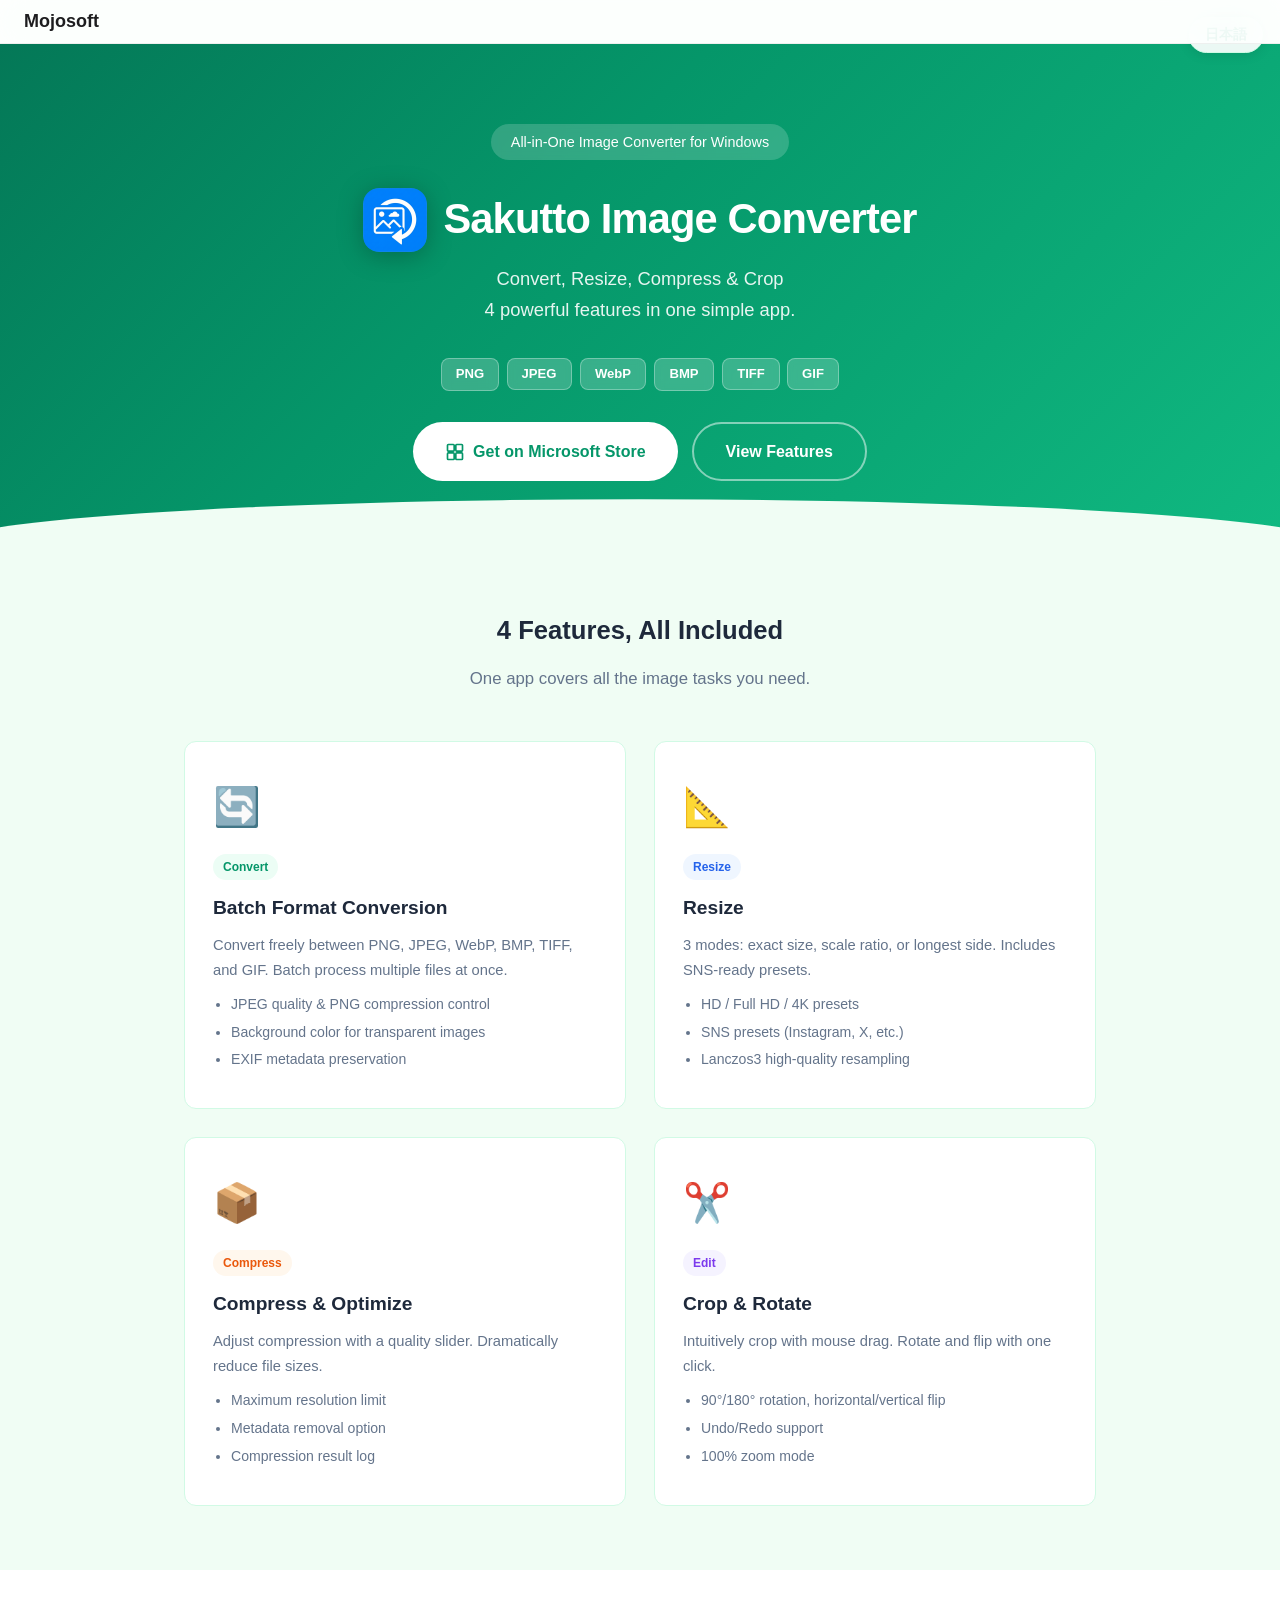
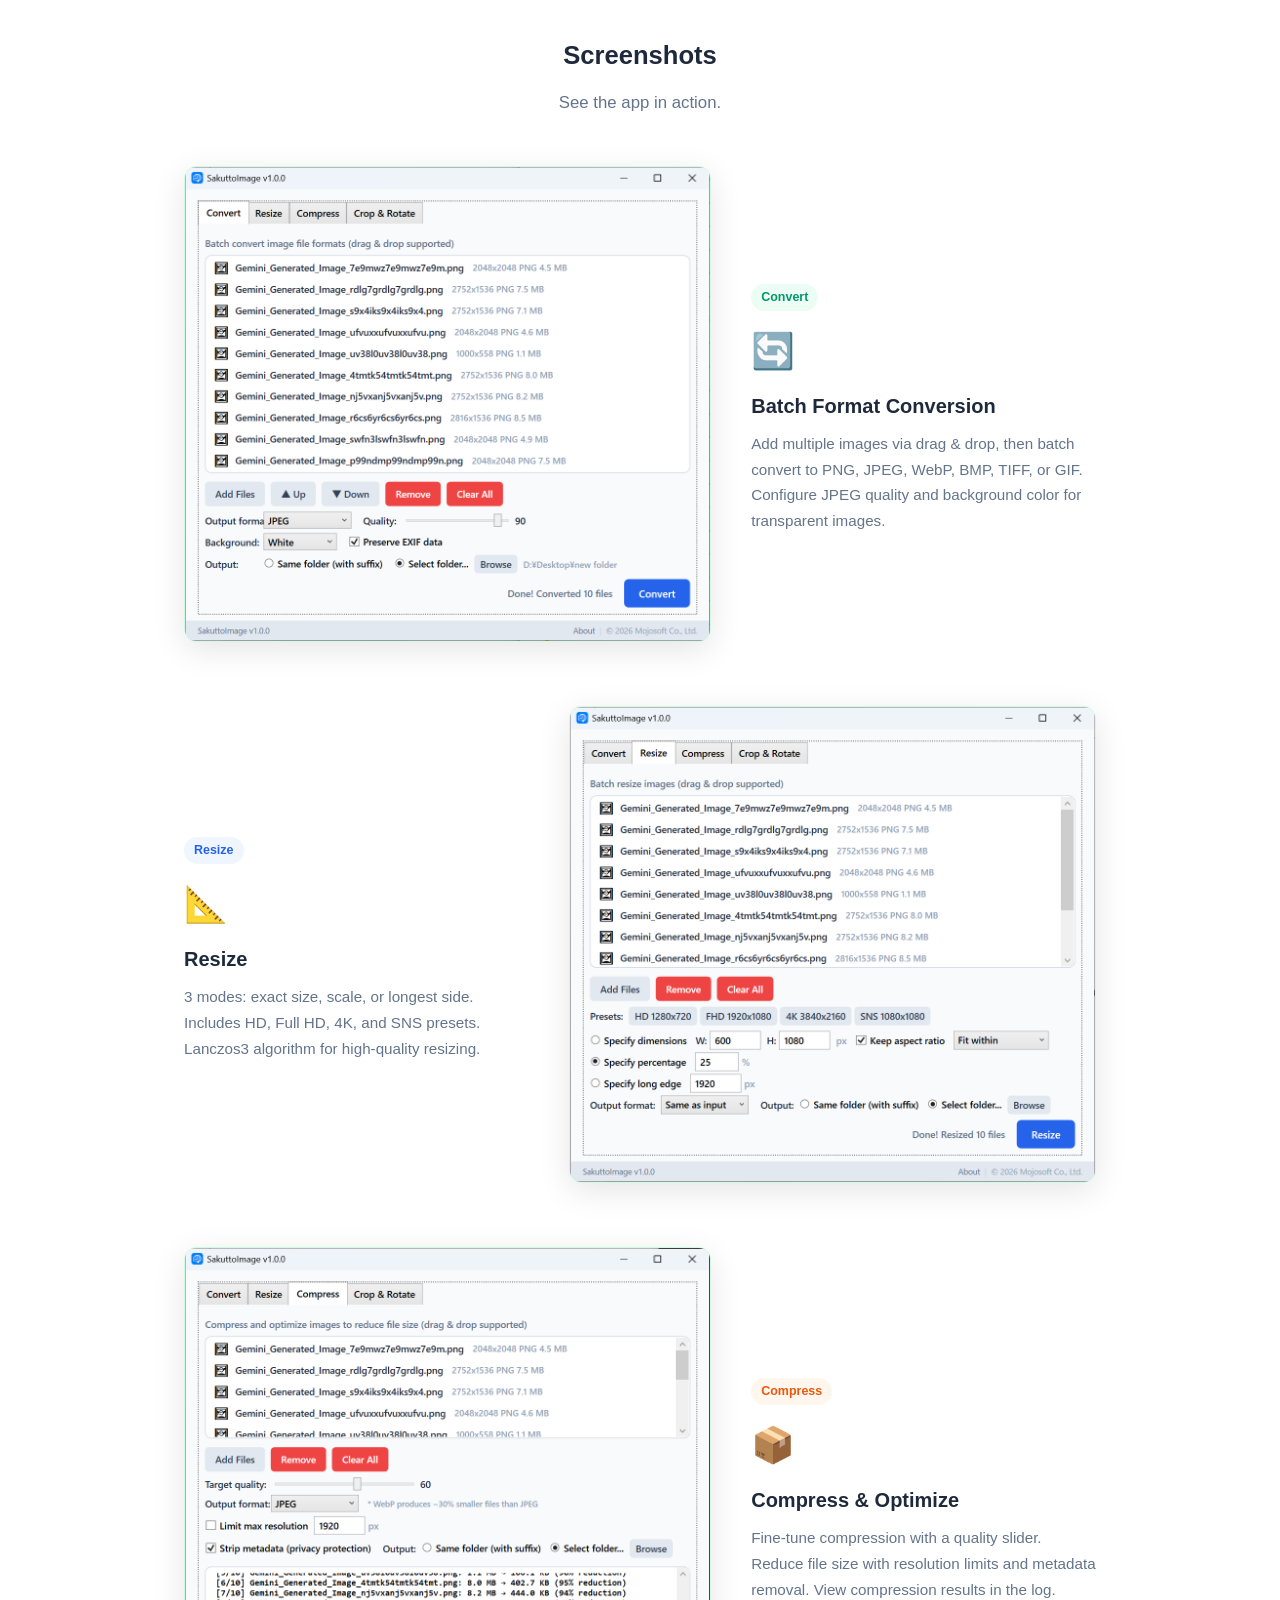
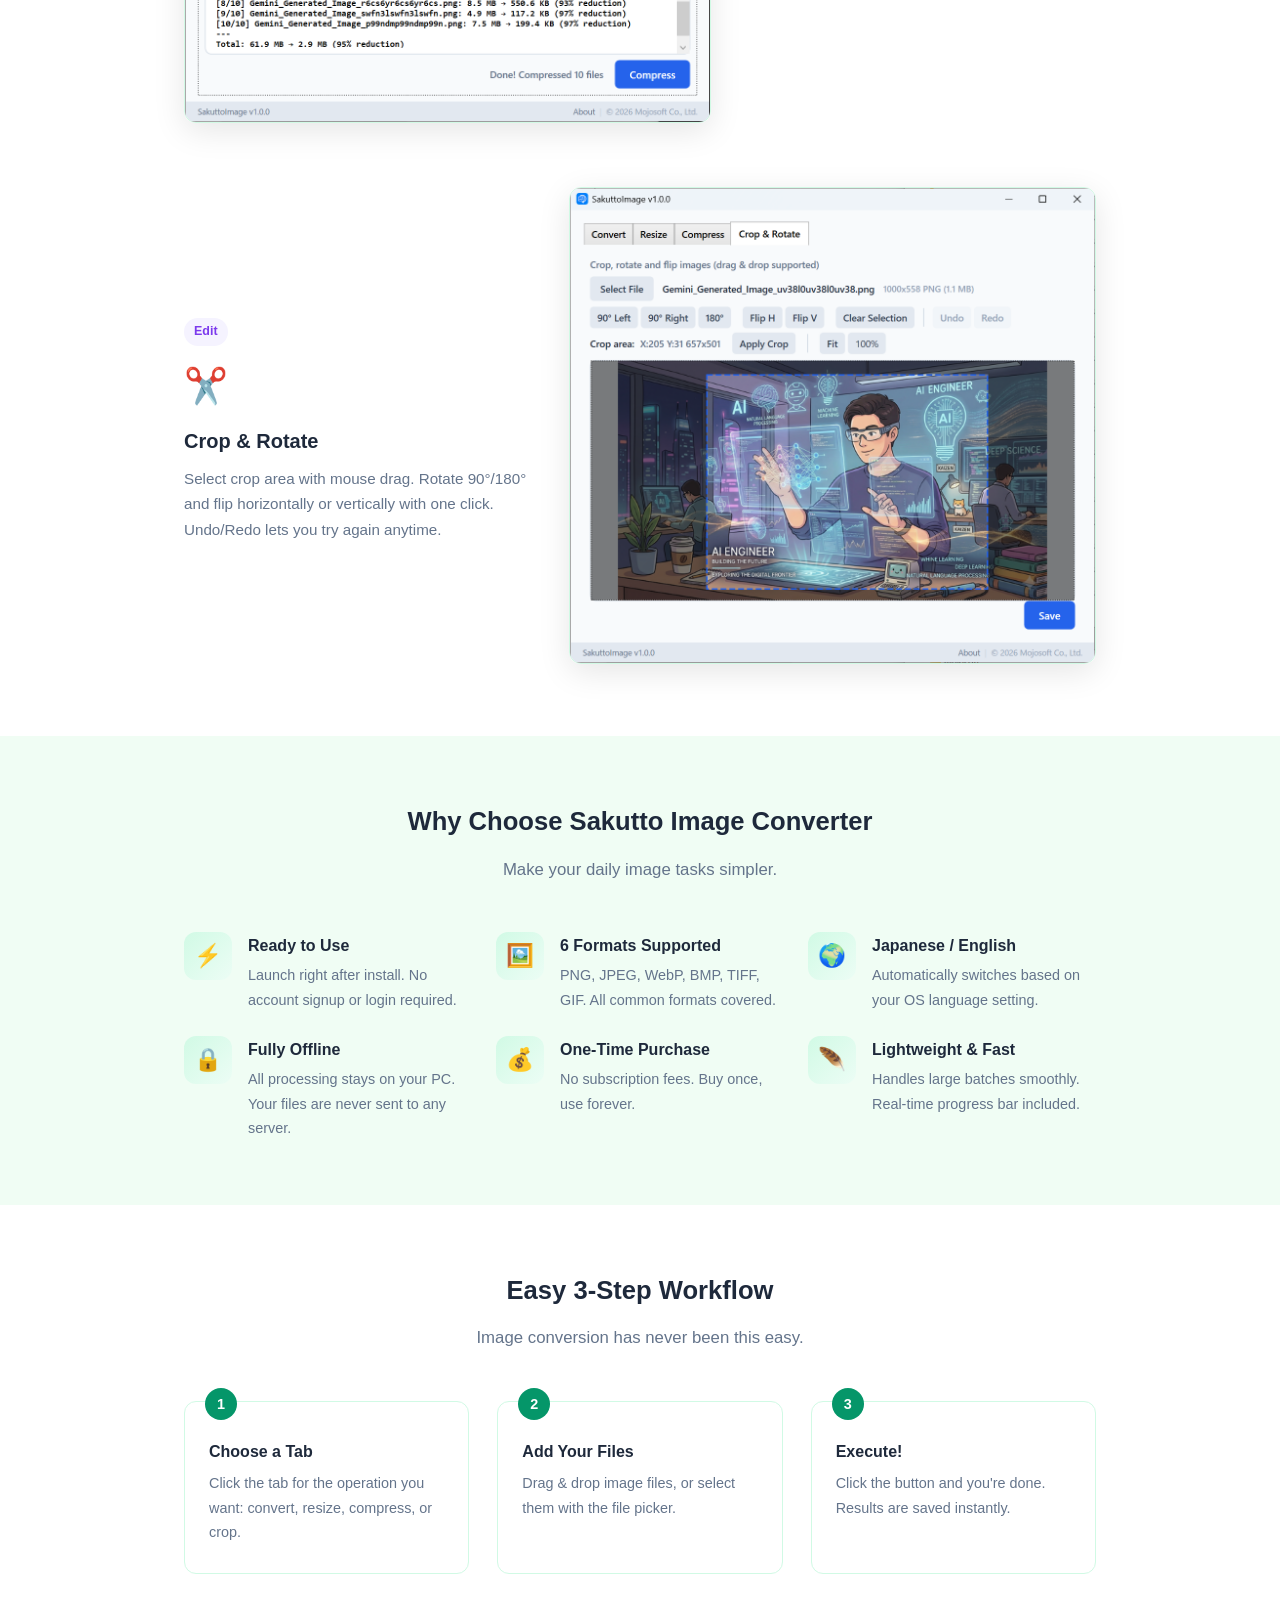
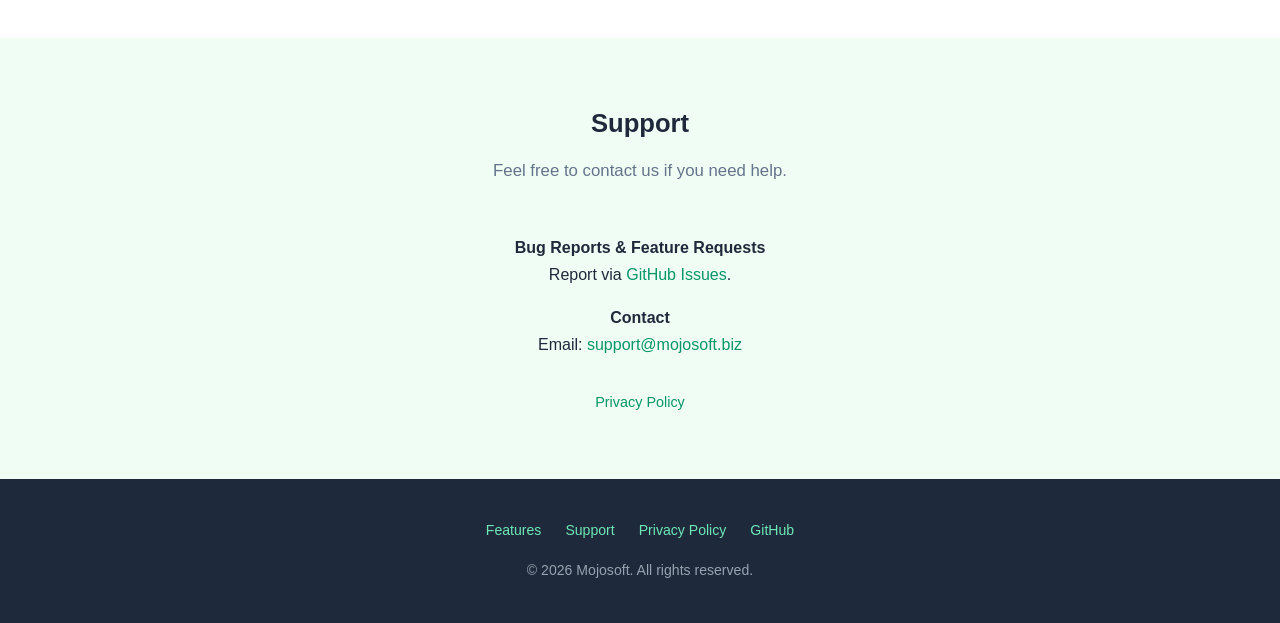
==== commit bb37e647: "Restore original images and presentation; retain SEO metadata" ====
--- a/en/index.html
+++ b/en/index.html
@@ -182,14 +182,6 @@
   ]
 }
 </script>
-<style id="seo-navigation-style">
-.seo-navigation{max-width:1040px;margin:32px auto;padding:24px;line-height:1.8;border-top:1px solid #8886}
-.seo-navigation h2{font-size:1.2rem;margin:0 0 12px}.seo-navigation ul{padding-left:1.2em;display:flex;flex-wrap:wrap;gap:8px 28px}
-.seo-navigation a{text-decoration:underline;text-underline-offset:3px}.seo-navigation details{padding:12px 0;border-bottom:1px solid #8884}
-.seo-navigation summary{cursor:pointer;font-weight:600}.seo-navigation p{margin:10px 0}.seo-product-label{display:block;font-size:.35em;line-height:1.5;margin-bottom:.6em;letter-spacing:0}
-.seo-table-scroll{max-width:100%;overflow-x:auto;margin:16px 0}code{overflow-wrap:anywhere;word-break:break-word}
-@media(prefers-reduced-motion:reduce){.fade-in,.reveal,.reveal-scale,.rv{opacity:1!important;transform:none!important;animation:none!important;transition:none!important}}
-</style><noscript><style>.fade-in,.reveal,.reveal-scale,.rv{opacity:1!important;transform:none!important}</style></noscript>
 </head>
 <body data-lang="en">
 
@@ -207,7 +199,7 @@
   <div class="ja"><div class="tagline">Windows &#x7528;&#x753B;&#x50CF;&#x5909;&#x63DB;&#x30C4;&#x30FC;&#x30EB;</div></div>
   <div class="en"><div class="tagline">All-in-One Image Converter for Windows</div></div>
   <div class="hero-title">
-    <img src="../logo.png" alt="Sakutto Image Converter icon" width="1024" height="1024" decoding="async">
+    <img src="../logo.png" alt="Sakutto Image Converter icon">
     <h1><span class="ja">&#x3055;&#x304F;&#x3063;&#x3068;&#x753B;&#x50CF;&#x5909;&#x63DB;</span><span class="en">Sakutto Image Converter</span></h1>
   </div>
   <p class="subtitle">
@@ -300,8 +292,8 @@
     <!-- 1: Convert -->
     <div class="feature-row">
       <div class="feature-img">
-        <img class="ja" src="../ic_ss1.png" alt="一括変換の画面" loading="lazy" width="1076" height="972" decoding="async">
-        <img class="en" src="../ic_en1.png" alt="Batch Convert" loading="lazy" width="1076" height="972" decoding="async">
+        <img class="ja" src="../ic_ss1.png" alt="一括変換の画面" loading="lazy">
+        <img class="en" src="../ic_en1.png" alt="Batch Convert" loading="lazy">
       </div>
       <div class="feature-info">
         <span class="feature-tag convert"><span class="ja">&#x5909;&#x63DB;</span><span class="en">Convert</span></span>
@@ -314,8 +306,8 @@
     <!-- 2: Resize -->
     <div class="feature-row reverse">
       <div class="feature-img">
-        <img class="ja" src="../ic_ss2.png" alt="リサイズの画面" loading="lazy" width="1076" height="972" decoding="async">
-        <img class="en" src="../ic_en2.png" alt="Resize" loading="lazy" width="1076" height="972" decoding="async">
+        <img class="ja" src="../ic_ss2.png" alt="リサイズの画面" loading="lazy">
+        <img class="en" src="../ic_en2.png" alt="Resize" loading="lazy">
       </div>
       <div class="feature-info">
         <span class="feature-tag resize"><span class="ja">&#x30EA;&#x30B5;&#x30A4;&#x30BA;</span><span class="en">Resize</span></span>
@@ -328,8 +320,8 @@
     <!-- 3: Compress -->
     <div class="feature-row">
       <div class="feature-img">
-        <img class="ja" src="../ic_ss3.png" alt="圧縮・最適化の画面" loading="lazy" width="1076" height="972" decoding="async">
-        <img class="en" src="../ic_en3.png" alt="Compress &amp; Optimize" loading="lazy" width="1076" height="972" decoding="async">
+        <img class="ja" src="../ic_ss3.png" alt="圧縮・最適化の画面" loading="lazy">
+        <img class="en" src="../ic_en3.png" alt="Compress &amp; Optimize" loading="lazy">
       </div>
       <div class="feature-info">
         <span class="feature-tag compress"><span class="ja">&#x5727;&#x7E2E;</span><span class="en">Compress</span></span>
@@ -342,8 +334,8 @@
     <!-- 4: Crop & Rotate -->
     <div class="feature-row reverse">
       <div class="feature-img">
-        <img class="ja" src="../ic_ss4.png" alt="切り抜き・回転の画面" loading="lazy" width="1076" height="972" decoding="async">
-        <img class="en" src="../ic_en4.png" alt="Crop &amp; Rotate" loading="lazy" width="1076" height="972" decoding="async">
+        <img class="ja" src="../ic_ss4.png" alt="切り抜き・回転の画面" loading="lazy">
+        <img class="en" src="../ic_en4.png" alt="Crop &amp; Rotate" loading="lazy">
       </div>
       <div class="feature-info">
         <span class="feature-tag crop"><span class="ja">&#x52A0;&#x5DE5;</span><span class="en">Edit</span></span>
@@ -452,7 +444,6 @@
 </section>
 
 <!-- Footer -->
-<nav class="seo-navigation" aria-label="Related products"><h2>Related products</h2><ul><li><a href="https://mojosoft.biz/#products">All Mojosoft products</a></li><li><a href="https://mojosoftjp.github.io/sakutto-videotranslator/en/">さくっと動画翻訳</a></li><li><a href="https://mojosoftjp.github.io/sakutto-pdf/en/">さくっとPDF</a></li><li><a href="https://mojosoftjp.github.io/sakutto-videoconverter/en/">さくっと動画変換</a></li><li><a href="https://mojosoftjp.github.io/sakutto-audioconverter/en/">さくっと音声変換</a></li></ul></nav>
 <footer>
   <div class="footer-links">
     <a href="#features"><span class="ja">&#x6A5F;&#x80FD;</span><span class="en">Features</span></a>
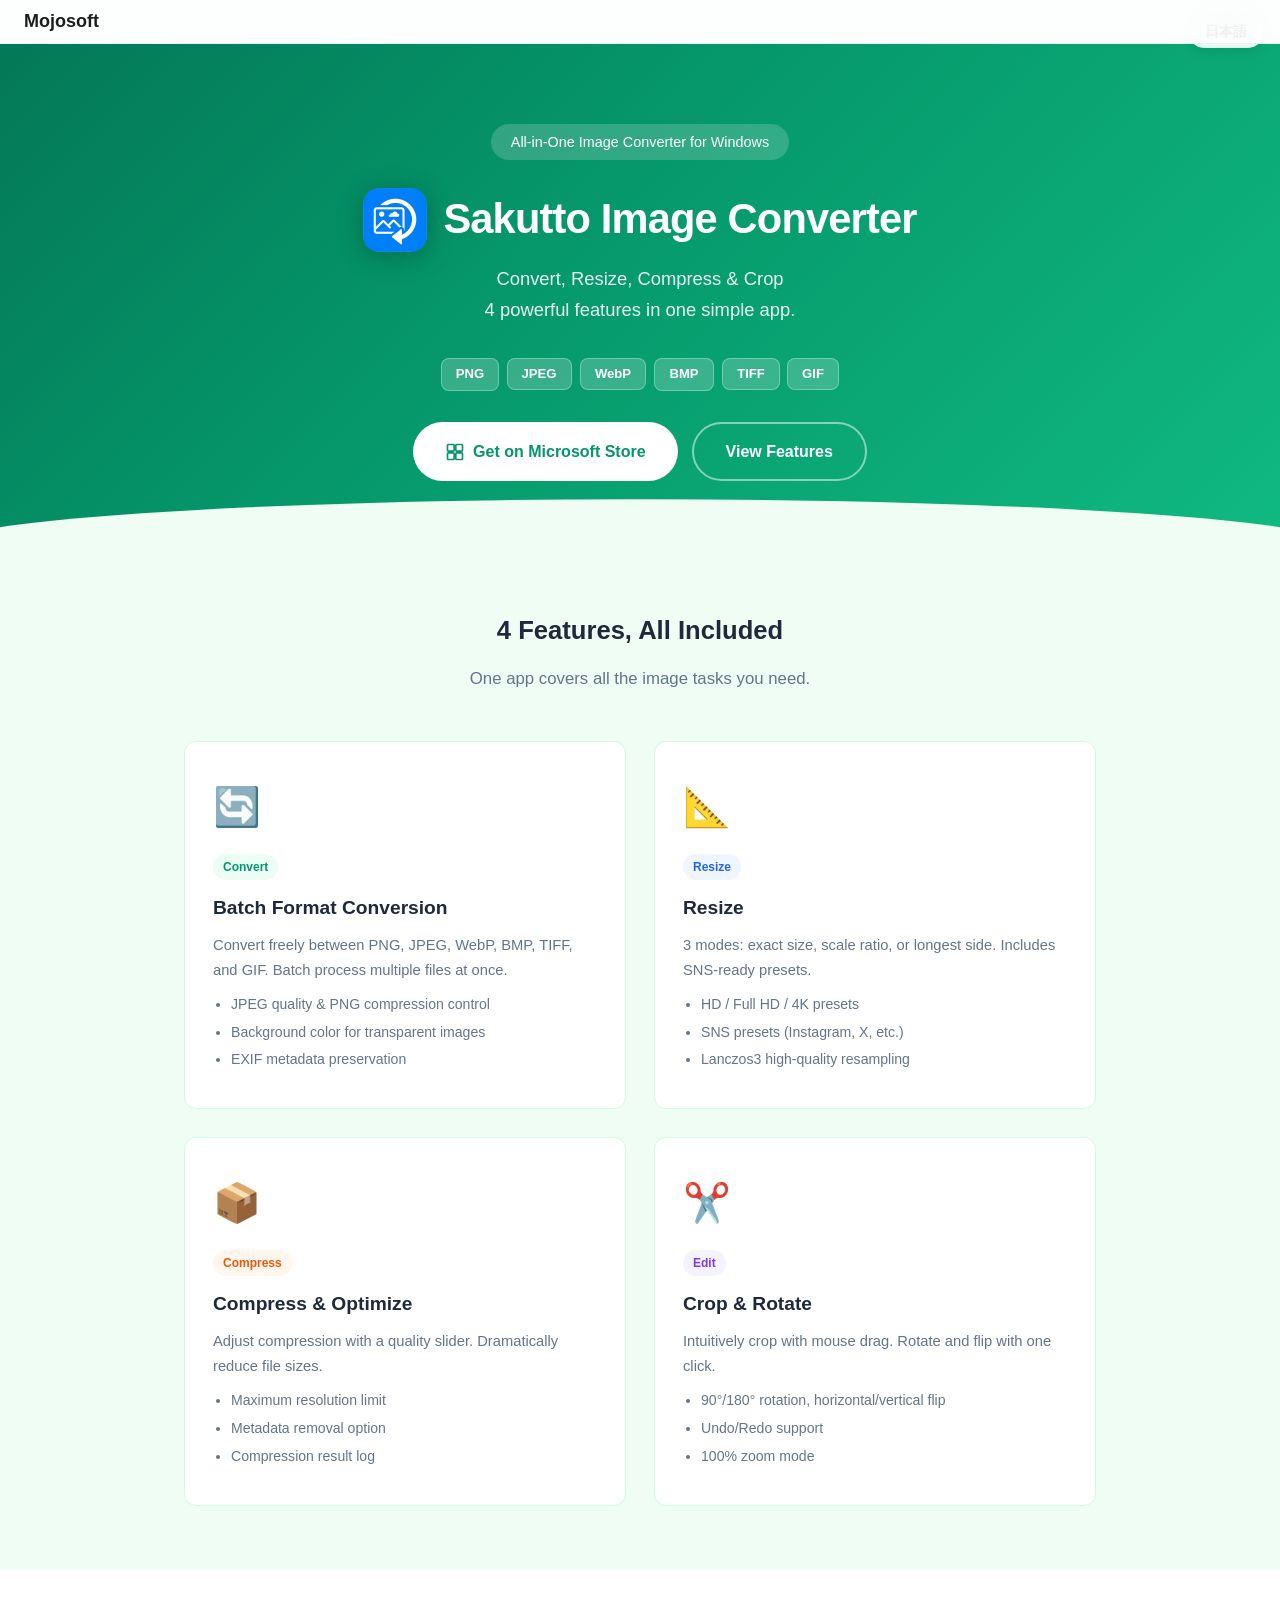
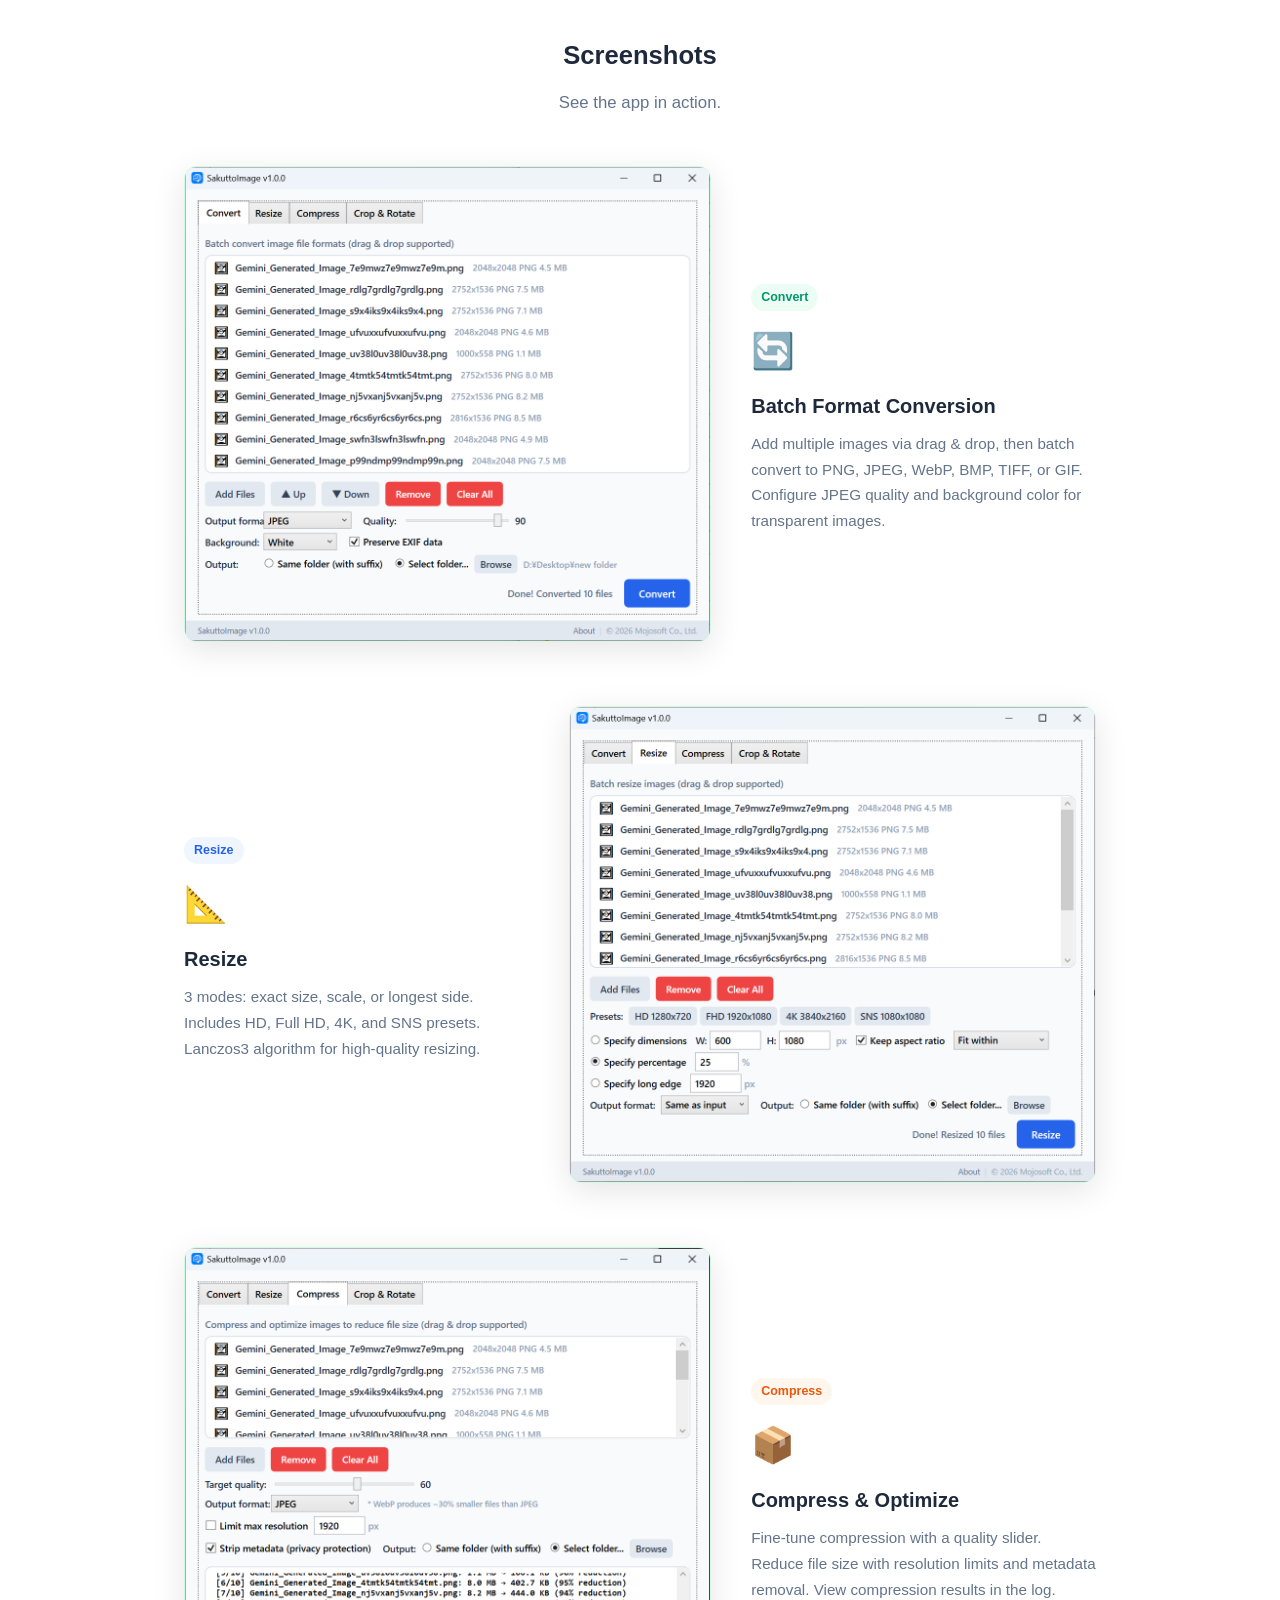
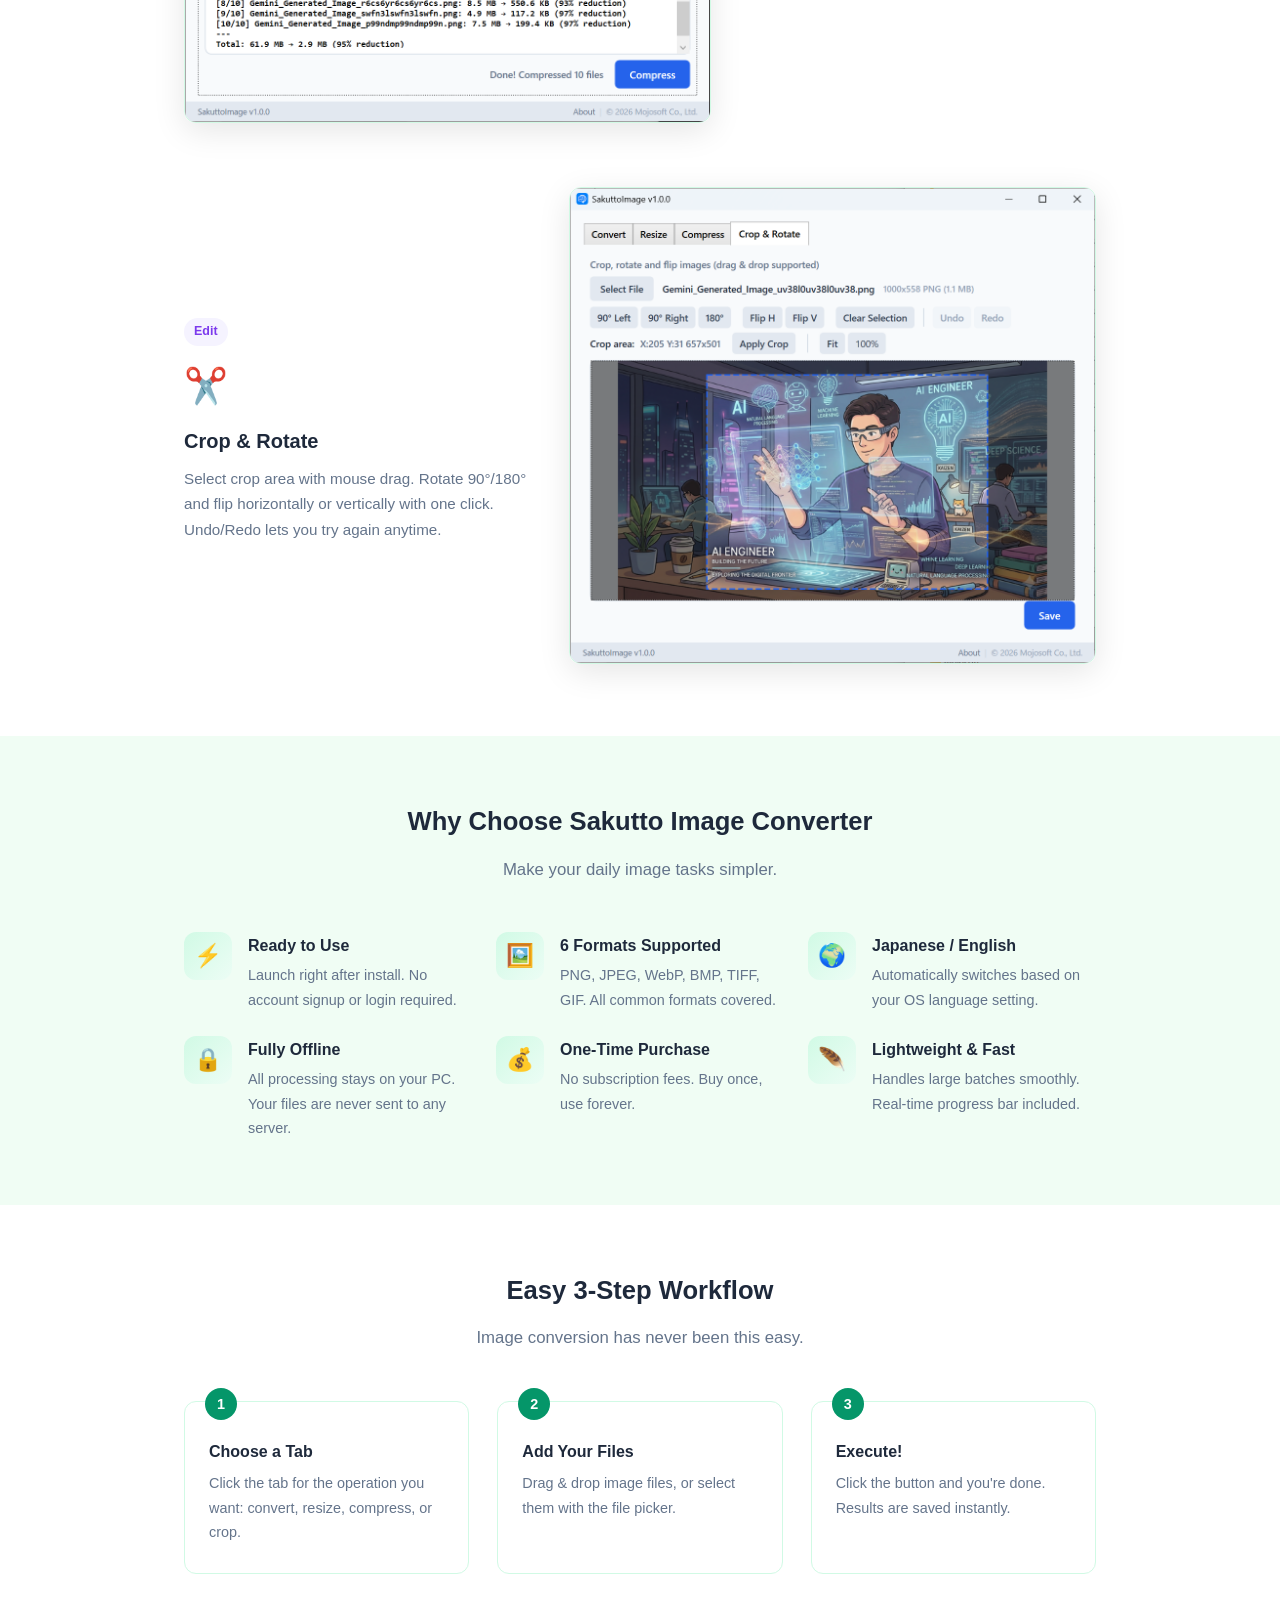
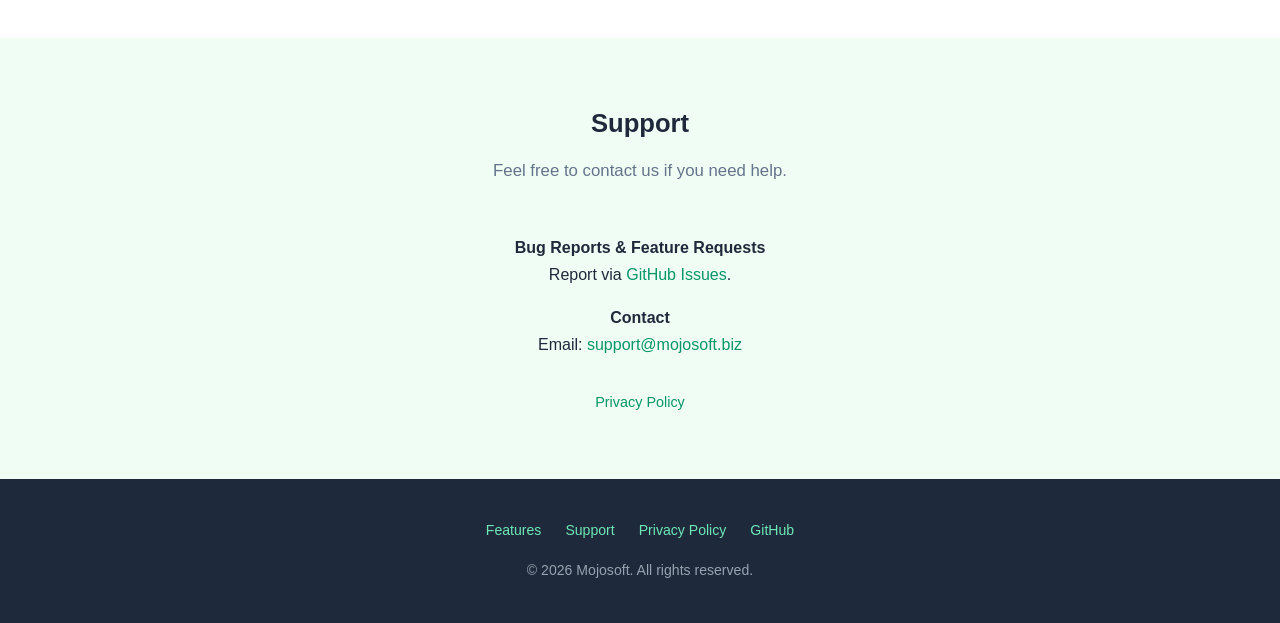
==== commit 009c0658: "Restore original images and presentation; retain SEO metadata" ====
--- a/en/index.html
+++ b/en/index.html
@@ -192,7 +192,10 @@
 <div style="height:44px;"></div>
 
 <!-- Language toggle -->
-<a class="lang-toggle" href="https://mojosoftjp.github.io/sakutto-imageconverter/" lang="ja" style="text-decoration:none">日本語</a>
+<button class="lang-toggle" onclick="toggleLang()">
+  <span class="ja">EN</span>
+  <span class="en">&#x65E5;&#x672C;&#x8A9E;</span>
+</button>
 
 <!-- Hero -->
 <header class="hero">
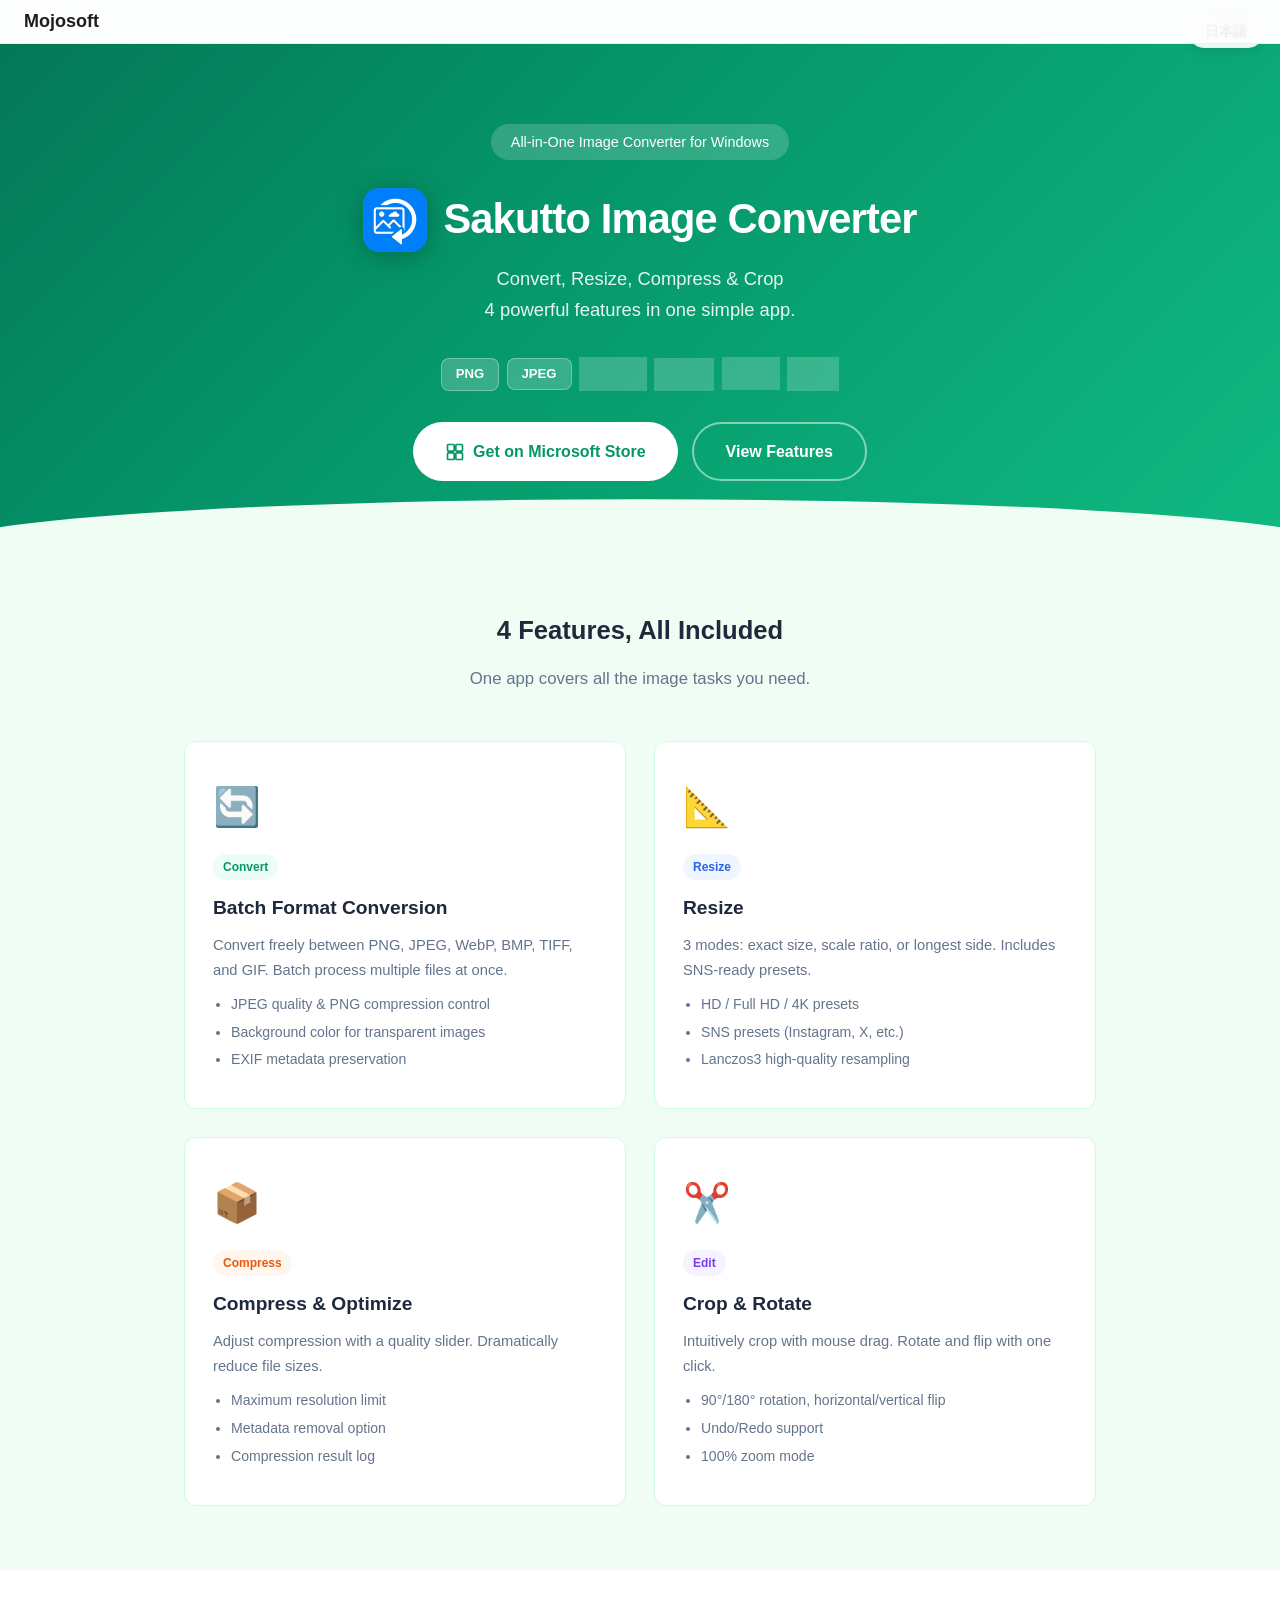
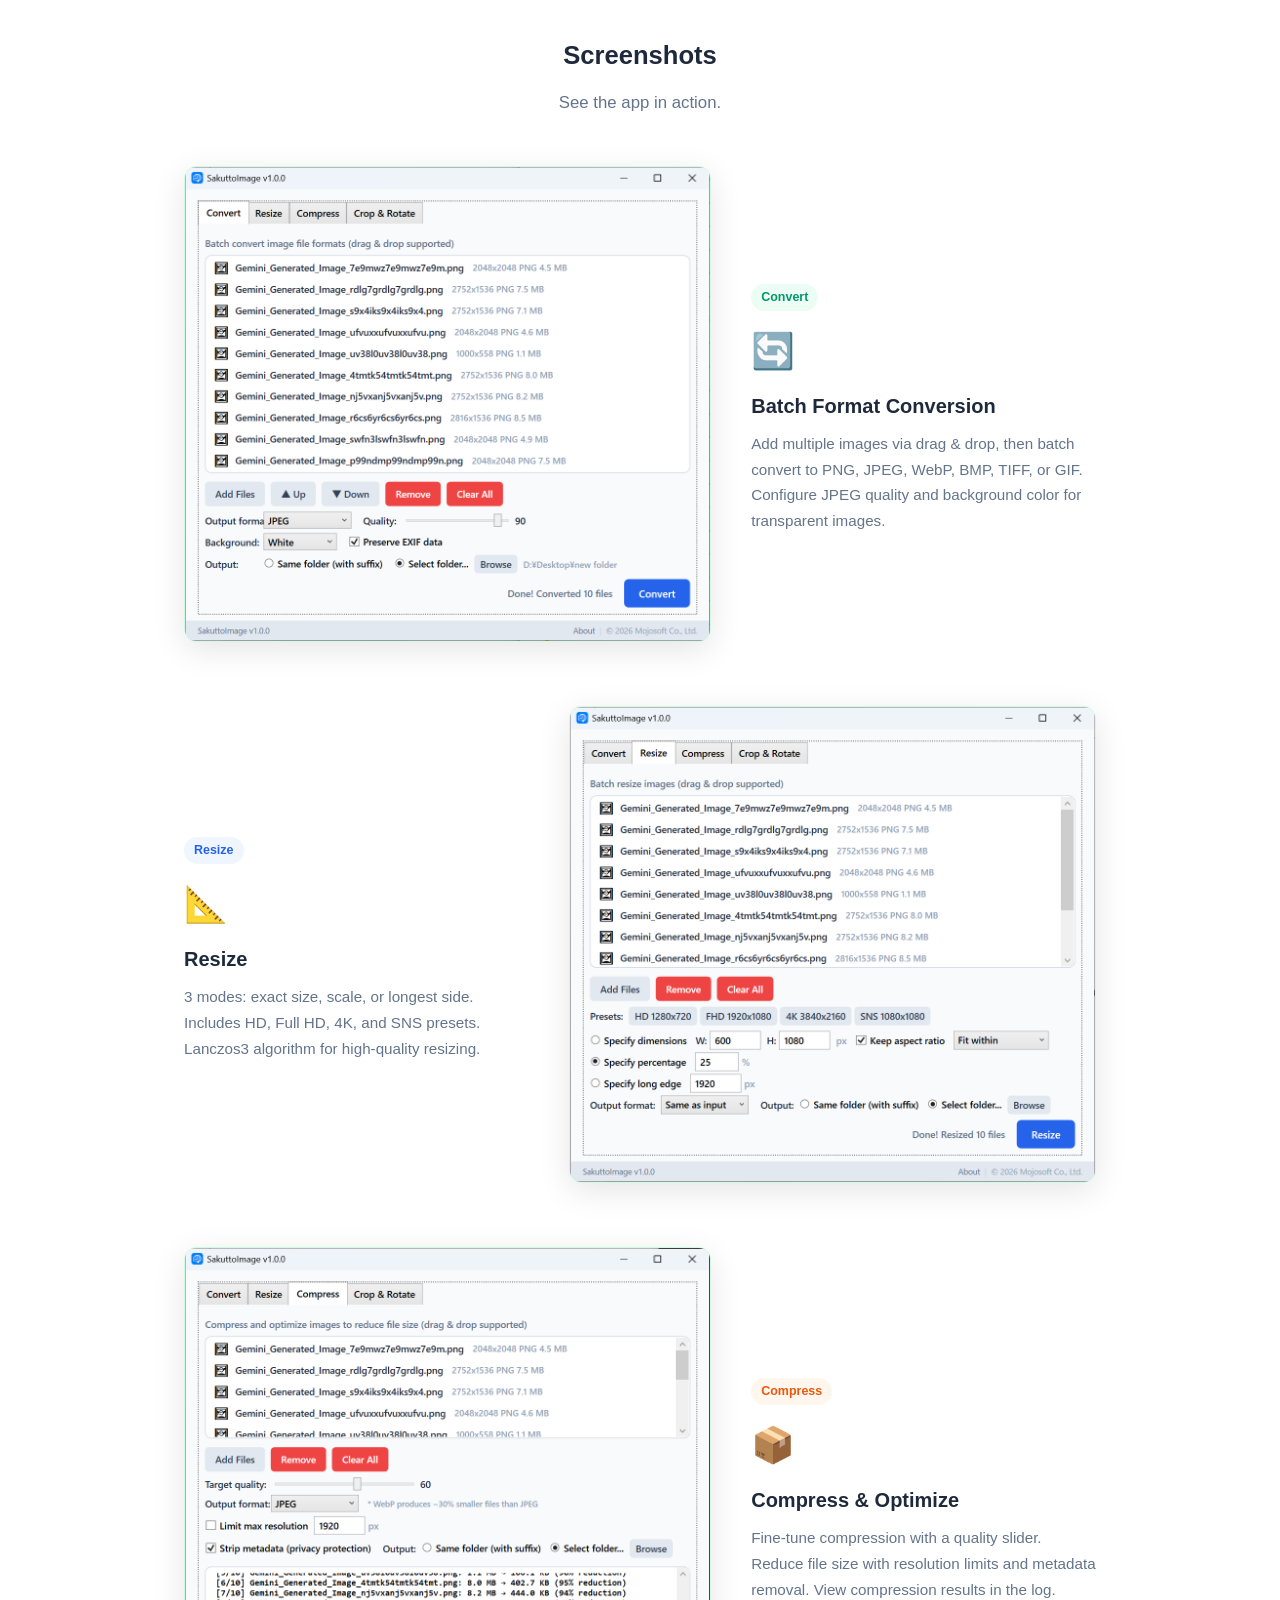
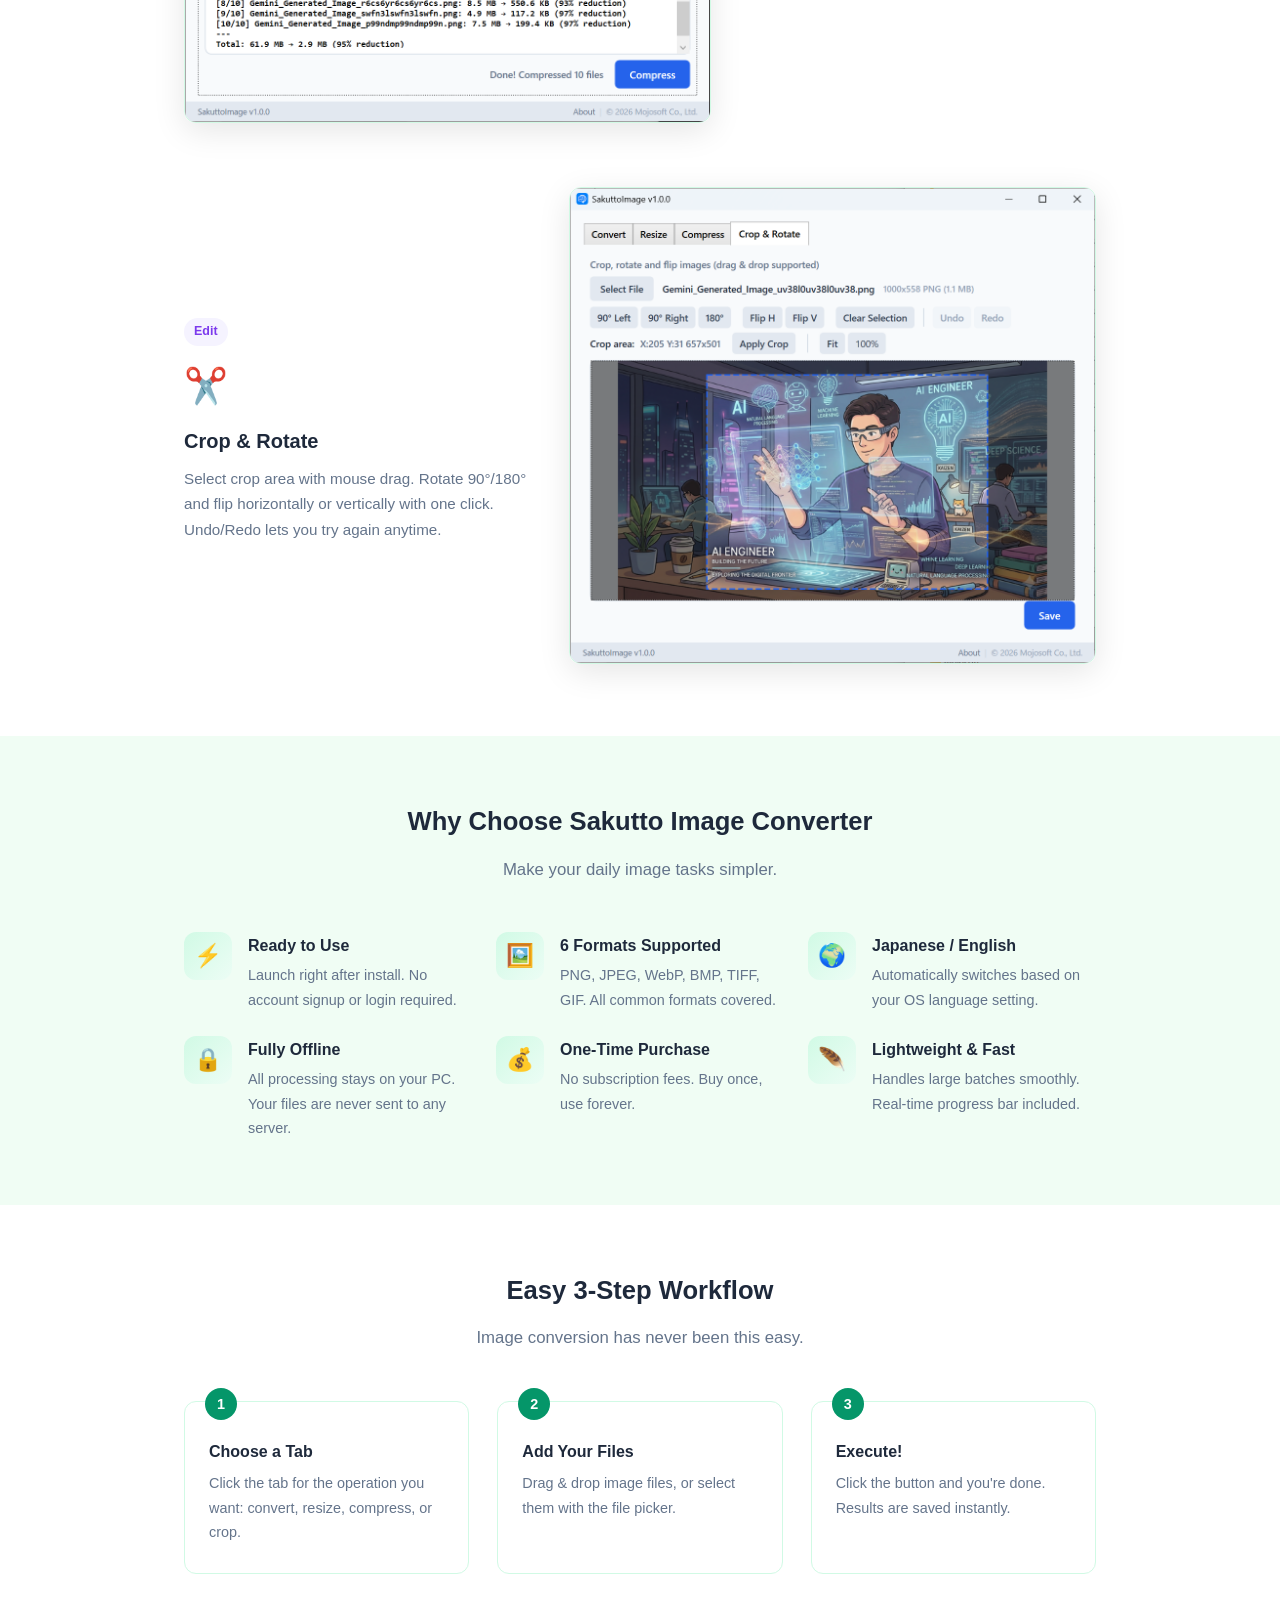
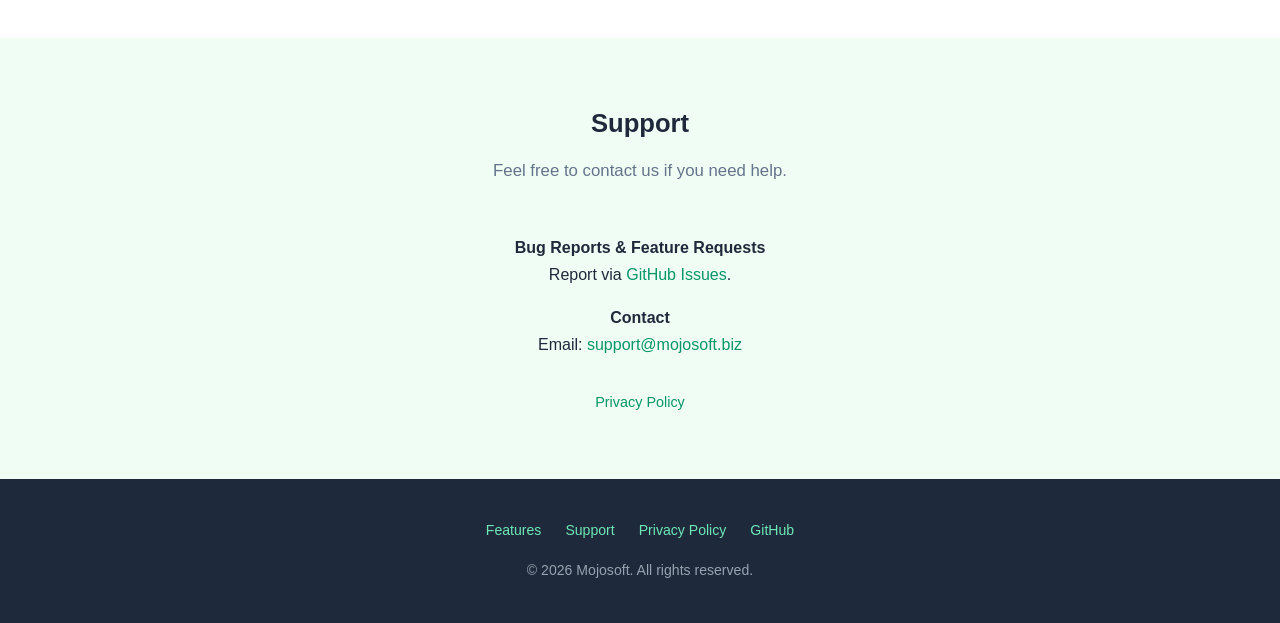
==== commit b7426b89: "seo(lp): 構造化データに英語名と Microsoft Store を追加、英語ページの画像を英語の画面に - SoftwareApplication に alternateName と sam" ====
--- a/en/index.html
+++ b/en/index.html
@@ -120,8 +120,8 @@
   <meta property="og:locale" content="en_US">
   <meta name="twitter:title" content="Sakutto Image Converter | Batch Resize &amp; Compress Images">
   <meta name="twitter:description" content="Convert, resize, compress, crop and rotate images on Windows. Add multiple images with drag and drop for batch processing. View screenshots and get the app from the Microsoft Store.">
-  <meta property="og:image" content="https://mojosoftjp.github.io/sakutto-imageconverter/ic_ss1.png">
-  <meta name="twitter:image" content="https://mojosoftjp.github.io/sakutto-imageconverter/ic_ss1.png">
+  <meta property="og:image" content="https://mojosoftjp.github.io/sakutto-imageconverter/ic_en1.png">
+  <meta name="twitter:image" content="https://mojosoftjp.github.io/sakutto-imageconverter/ic_en1.png">
   <meta property="og:image:alt" content="Sakutto Image Converter | Batch Resize &amp; Compress Images">
   <meta name="twitter:image:alt" content="Sakutto Image Converter | Batch Resize &amp; Compress Images">
   <meta property="og:image:width" content="1076">
@@ -134,13 +134,17 @@
     {
       "@type": "SoftwareApplication",
       "@id": "https://mojosoftjp.github.io/sakutto-imageconverter/en/#software",
-      "name": "さくっと画像変換",
+      "name": "Sakutto Image Converter",
+      "alternateName": "さくっと画像変換",
       "url": "https://mojosoftjp.github.io/sakutto-imageconverter/en/",
       "description": "Convert, resize, compress, crop and rotate images on Windows. Add multiple images with drag and drop for batch processing. View screenshots and get the app from the Microsoft Store.",
-      "image": "https://mojosoftjp.github.io/sakutto-imageconverter/ic_ss1.png",
+      "image": "https://mojosoftjp.github.io/sakutto-imageconverter/ic_en1.png",
       "operatingSystem": "Windows",
       "applicationCategory": "MultimediaApplication",
       "inLanguage": "en",
+      "sameAs": [
+        "https://apps.microsoft.com/detail/9PN0MSDB37DB"
+      ],
       "publisher": {
         "@type": "Organization",
         "@id": "https://mojosoft.biz/#organization",
@@ -161,7 +165,7 @@
         {
           "@type": "ListItem",
           "position": 2,
-          "name": "さくっと画像変換",
+          "name": "Sakutto Image Converter",
           "item": "https://mojosoftjp.github.io/sakutto-imageconverter/en/"
         }
       ]
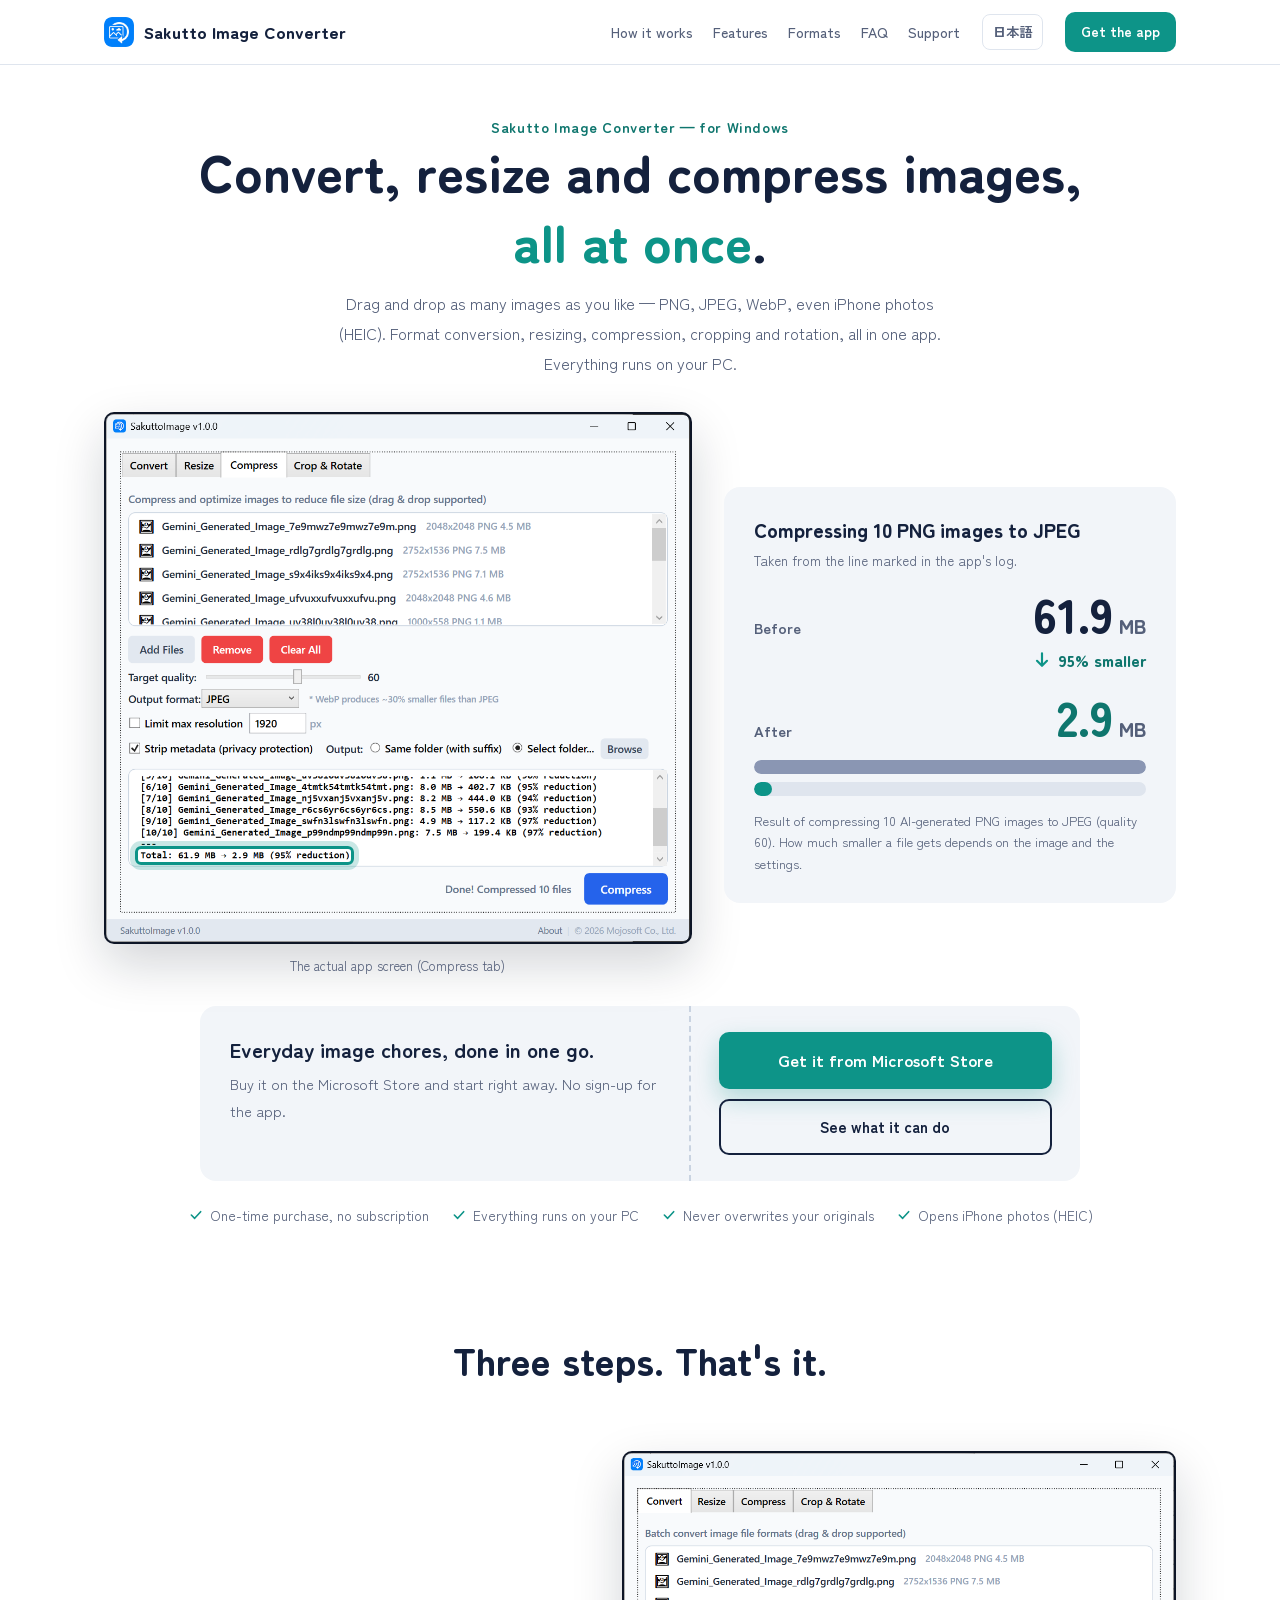
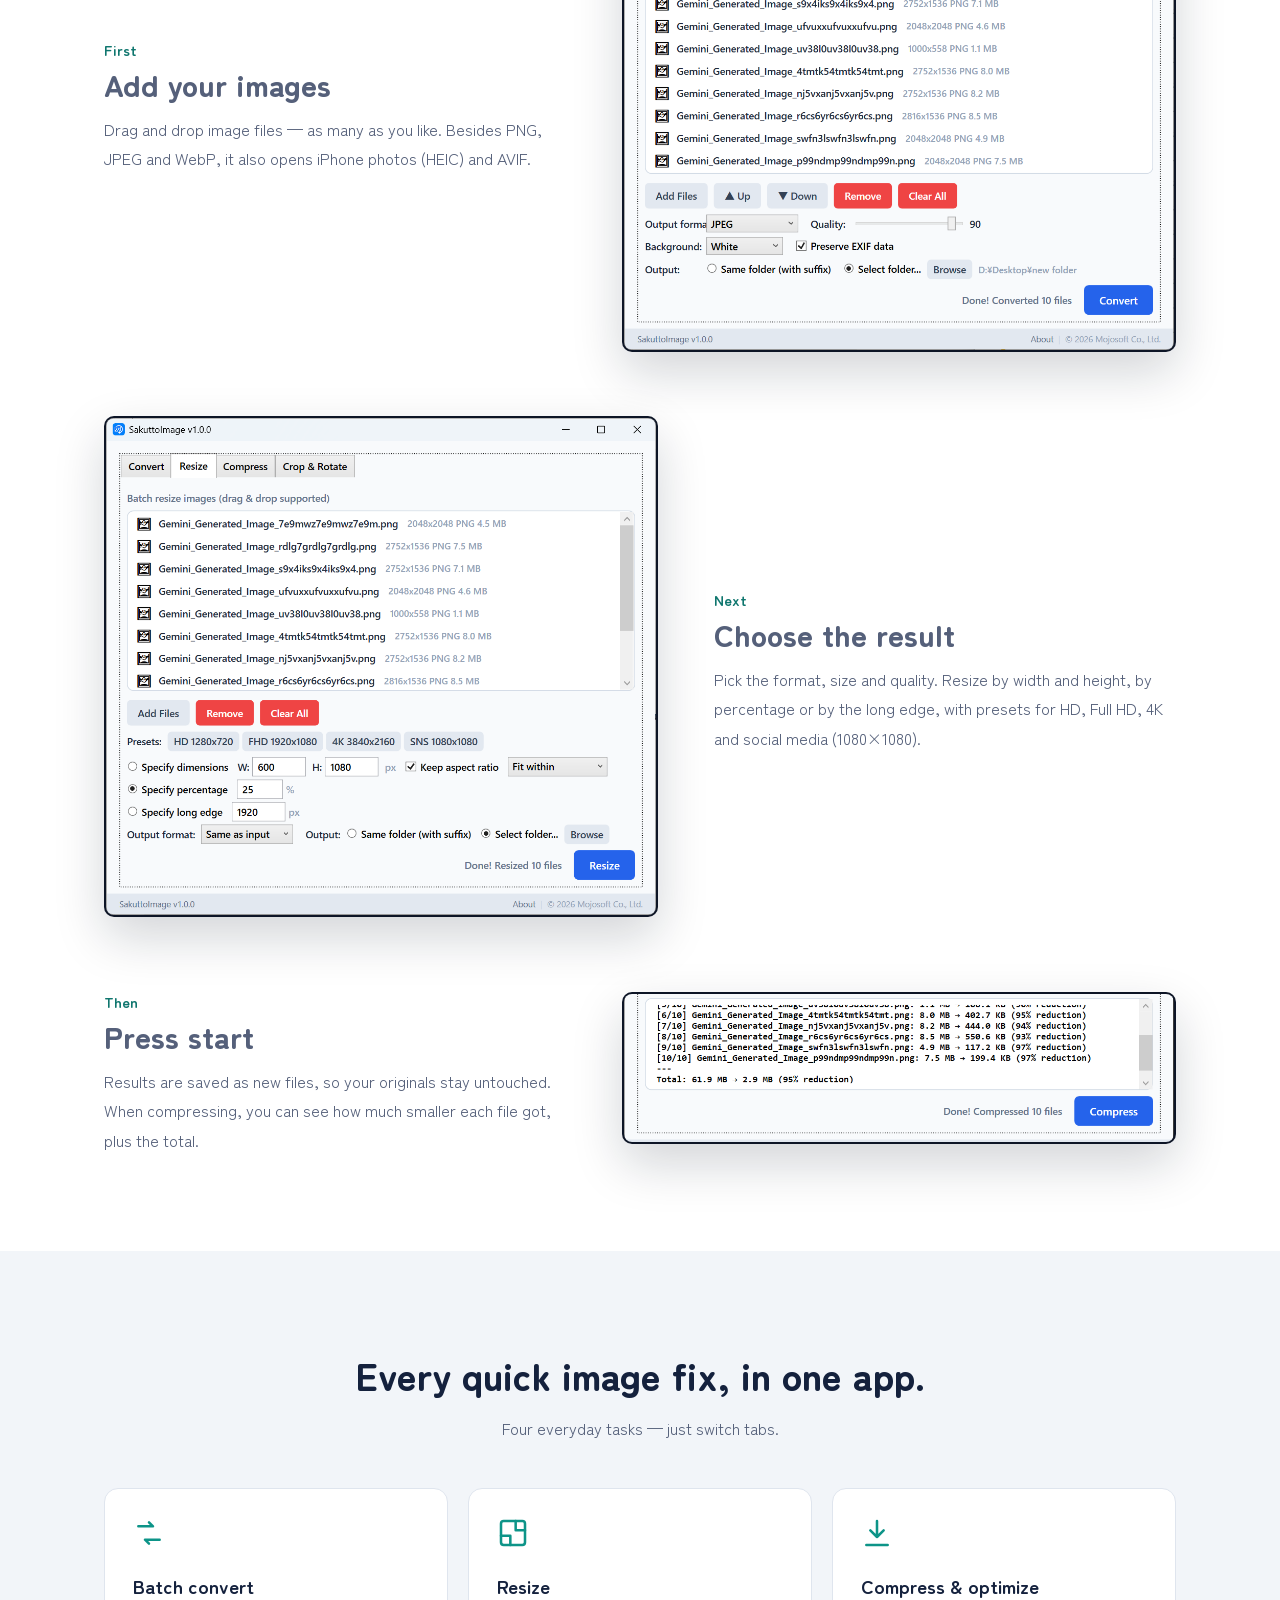
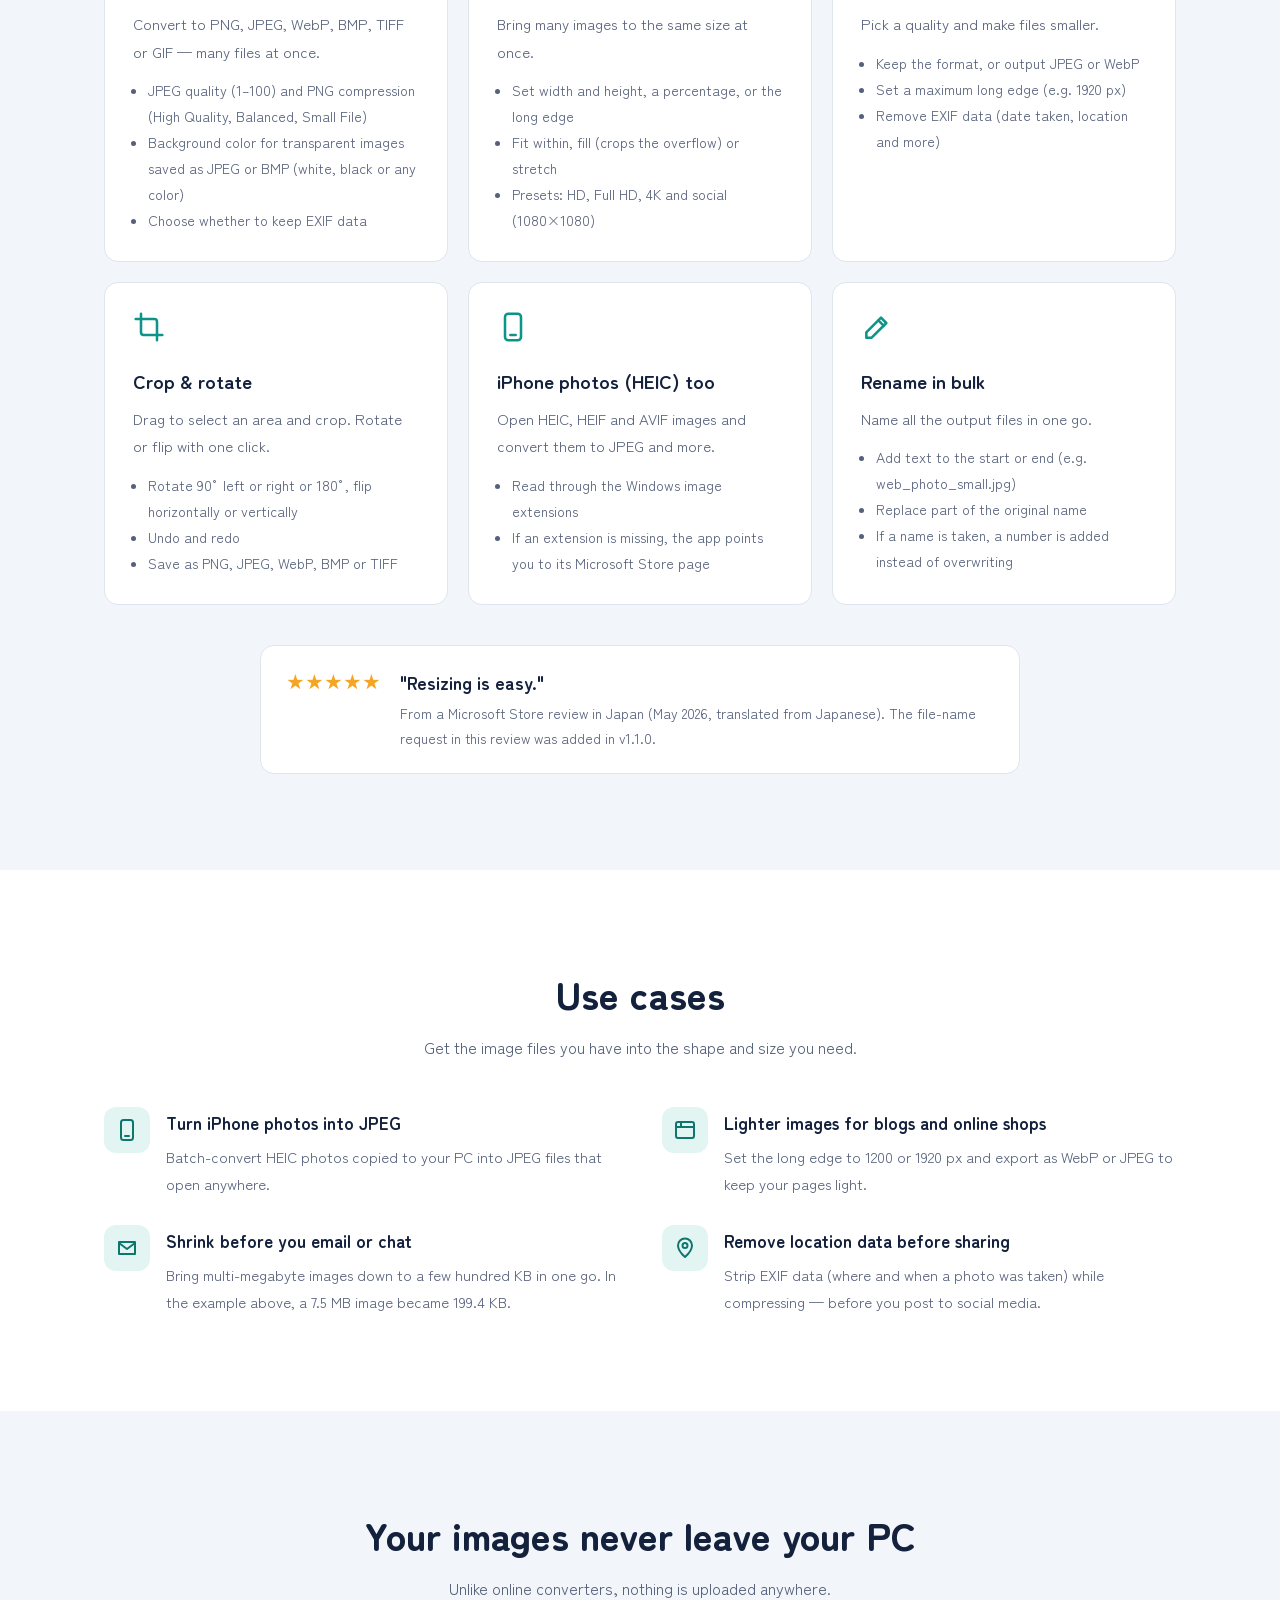
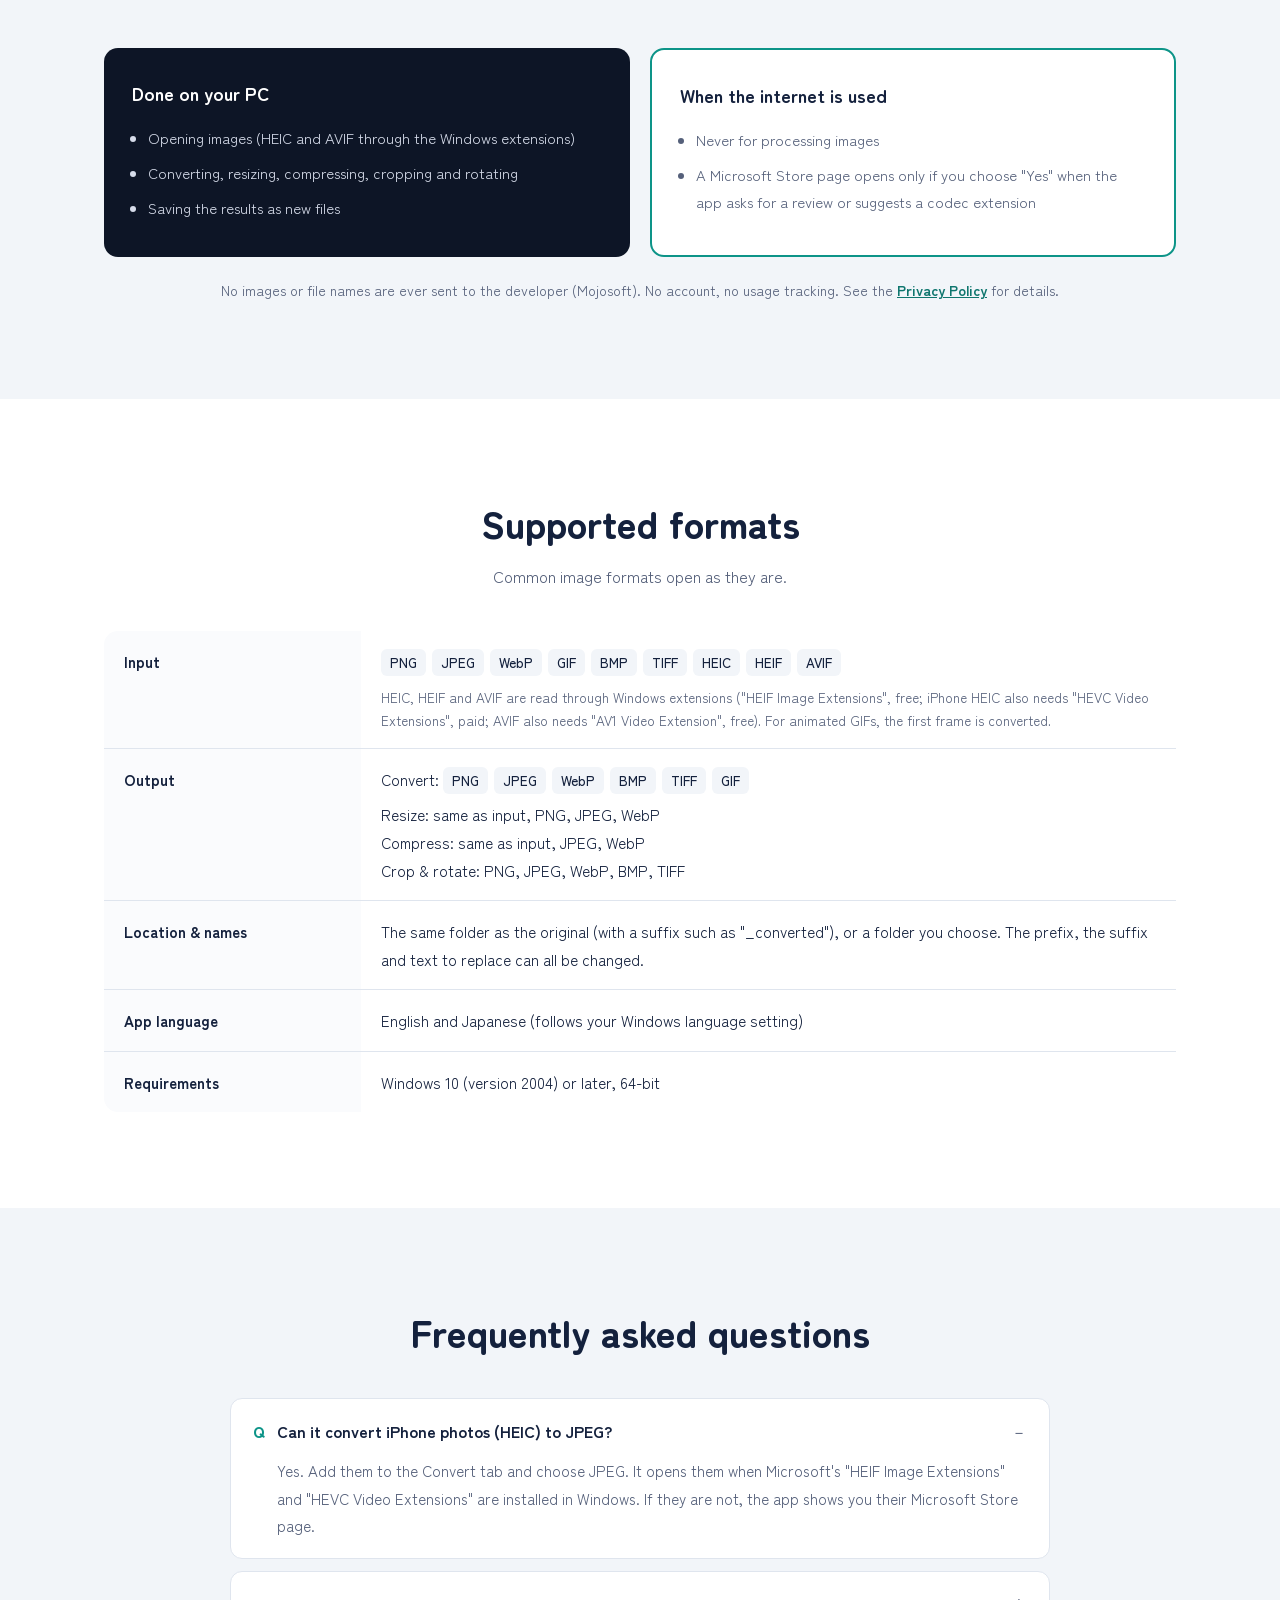
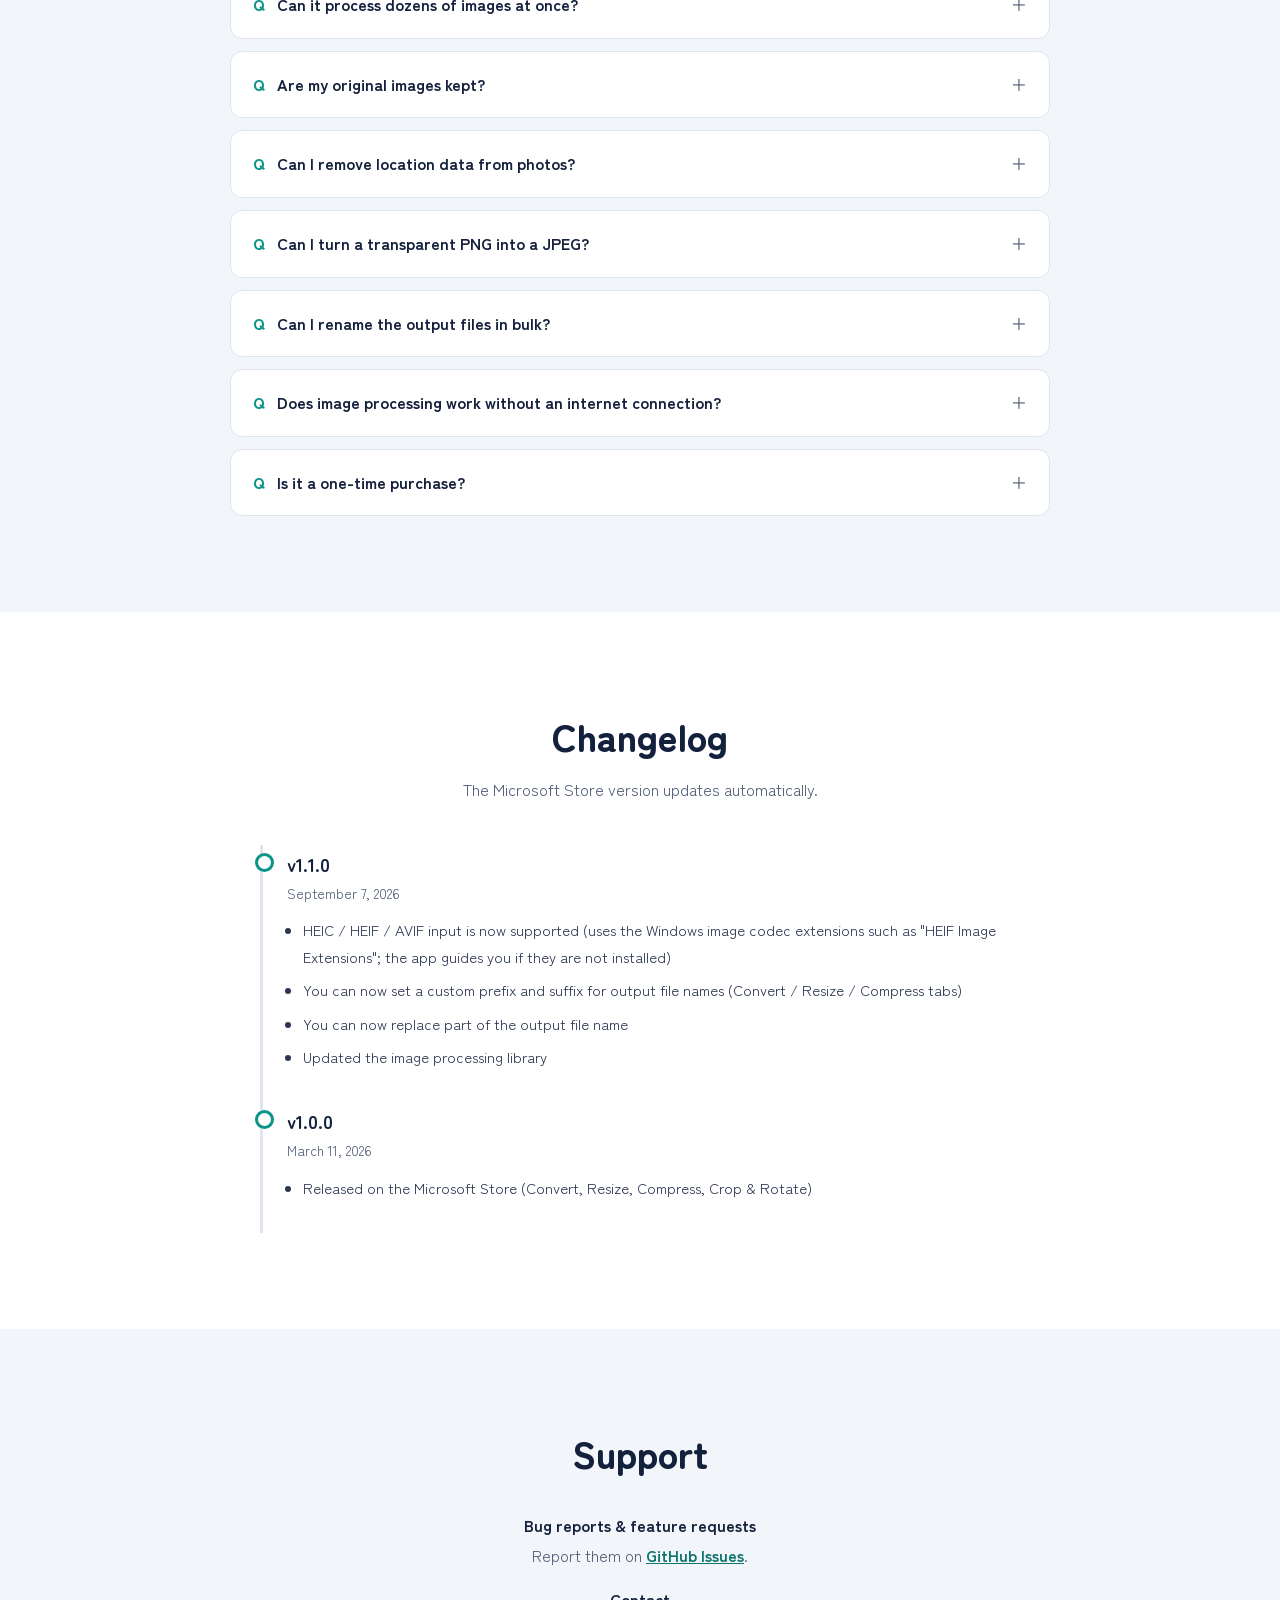
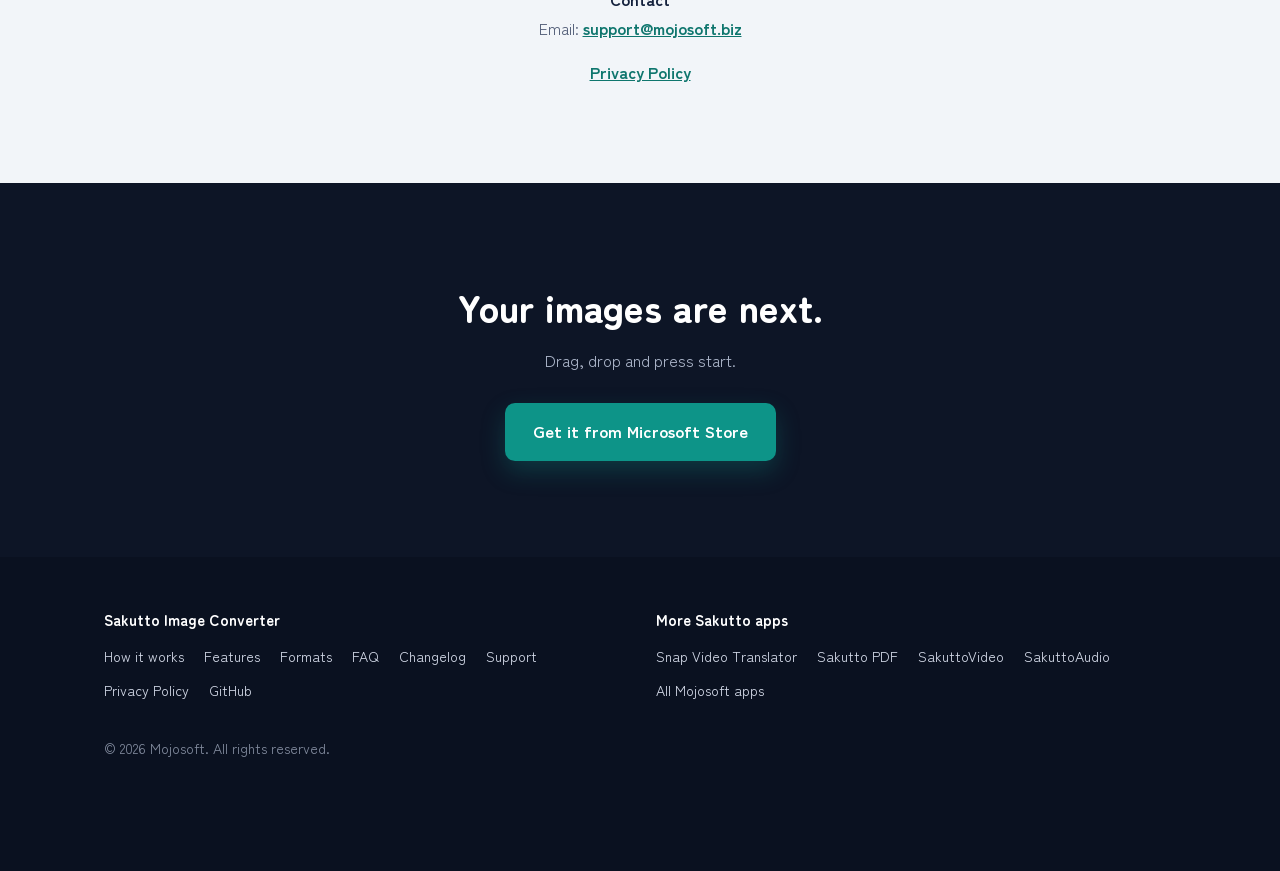
==== commit 22f07724: "design(lp): トップ・英語・プライバシーを新デザインに（動画翻訳と同じ型） - 最初の画面を「実際のアプリの画面＋印を付けた記録の行」と、明るい説明カード（圧縮前 60.9 MB → 圧縮後" ====
--- a/en/index.html
+++ b/en/index.html
@@ -1,132 +1,37 @@
 <!DOCTYPE html>
-<html lang="en" class="lang-en">
+<html lang="en">
 <head>
 <meta charset="UTF-8">
 <meta name="viewport" content="width=device-width, initial-scale=1.0">
 <title>Sakutto Image Converter | Batch Resize &amp; Compress Images</title>
-<meta name="description" content="Convert, resize, compress, crop and rotate images on Windows. Add multiple images with drag and drop for batch processing. View screenshots and get the app from the Microsoft Store.">
-<style>
-*{margin:0;padding:0;box-sizing:border-box}
-:root{--primary:#059669;--primary-dark:#047857;--accent:#F59E0B;--bg:#F0FDF4;--card:#FFFFFF;--text:#1E293B;--muted:#64748B;--border:#D1FAE5;--radius:12px}
-body{font-family:"Segoe UI","Meiryo","Hiragino Sans",sans-serif;background:var(--bg);color:var(--text);line-height:1.7}
-a{color:var(--primary);text-decoration:none}
-a:hover{text-decoration:underline}
-
-/* Language toggle */
-.lang-toggle{position:fixed;top:16px;right:16px;z-index:1000;background:rgba(255,255,255,.92);border:1px solid var(--border);border-radius:999px;padding:6px 16px;font-size:.85rem;font-weight:600;cursor:pointer;box-shadow:0 2px 12px rgba(0,0,0,.1);transition:background .2s}
-.lang-toggle:hover{background:#fff;box-shadow:0 4px 16px rgba(0,0,0,.15)}
-[data-lang="ja"] .en,[data-lang="en"] .ja{display:none!important}
-
-/* Hero */
-.hero{background:linear-gradient(135deg,#047857 0%,#059669 40%,#10B981 100%);color:#fff;padding:80px 24px 64px;text-align:center;position:relative;overflow:hidden}
-.hero::after{content:"";position:absolute;bottom:-2px;left:0;right:0;height:48px;background:var(--bg);clip-path:ellipse(55% 100% at 50% 100%)}
-.hero-title{display:flex;align-items:center;justify-content:center;gap:16px;margin-bottom:8px}
-.hero-title img{width:64px;height:64px;border-radius:16px;filter:drop-shadow(0 4px 12px rgba(0,0,0,.25))}
-.hero h1{font-size:2.6rem;font-weight:800;letter-spacing:-.02em;margin:0}
-.hero .subtitle{font-size:1.15rem;opacity:.9;margin-bottom:32px;font-weight:400}
-.hero .tagline{display:inline-block;background:rgba(255,255,255,.18);border-radius:999px;padding:6px 20px;font-size:.9rem;margin-bottom:24px;backdrop-filter:blur(4px)}
-.hero .formats{display:flex;gap:8px;justify-content:center;flex-wrap:wrap;margin-bottom:32px}
-.hero .format-badge{background:rgba(255,255,255,.2);border:1px solid rgba(255,255,255,.3);border-radius:8px;padding:4px 14px;font-size:.82rem;font-weight:600;backdrop-filter:blur(4px)}
-.cta-group{display:flex;gap:14px;justify-content:center;flex-wrap:wrap}
-.btn{display:inline-flex;align-items:center;gap:8px;padding:14px 32px;border-radius:999px;font-size:1rem;font-weight:600;transition:transform .15s,box-shadow .15s;cursor:pointer;border:none}
-.btn-primary{background:#fff;color:var(--primary)}
-.btn-primary:hover{transform:translateY(-2px);box-shadow:0 8px 24px rgba(0,0,0,.18);text-decoration:none}
-.btn-outline{background:transparent;color:#fff;border:2px solid rgba(255,255,255,.5)}
-.btn-outline:hover{background:rgba(255,255,255,.12);text-decoration:none}
-
-/* Container */
-.container{max-width:960px;margin:0 auto;padding:0 24px}
-
-/* Section */
-.section{padding:64px 0}
-.section-title{font-size:1.6rem;font-weight:700;text-align:center;margin-bottom:12px}
-.section-desc{text-align:center;color:var(--muted);margin-bottom:48px;font-size:1.05rem}
-
-/* Feature cards for 4 tabs */
-.feature-grid{display:grid;grid-template-columns:repeat(2,1fr);gap:28px}
-.feature-card{background:var(--card);border:1px solid var(--border);border-radius:var(--radius);padding:32px 28px;transition:transform .2s,box-shadow .2s}
-.feature-card:hover{transform:translateY(-4px);box-shadow:0 12px 40px rgba(5,150,105,.12)}
-.feature-card .feature-icon{font-size:2.4rem;margin-bottom:12px;display:block}
-.feature-card .feature-tag{display:inline-block;font-size:.75rem;font-weight:600;padding:3px 10px;border-radius:999px;margin-bottom:12px}
-.feature-card .feature-tag.convert{background:#ECFDF5;color:#059669}
-.feature-card .feature-tag.resize{background:#EFF6FF;color:#2563EB}
-.feature-card .feature-tag.compress{background:#FFF7ED;color:#EA580C}
-.feature-card .feature-tag.crop{background:#F5F3FF;color:#7C3AED}
-.feature-card h3{font-size:1.2rem;margin-bottom:8px;font-weight:700}
-.feature-card p{font-size:.92rem;color:var(--muted);line-height:1.7}
-.feature-card ul{margin-top:10px;padding-left:18px;font-size:.88rem;color:var(--muted)}
-.feature-card ul li{margin-bottom:4px}
-
-/* Feature detail rows (for screenshots) */
-.feature-row{display:flex;gap:40px;align-items:center;margin-bottom:56px;flex-wrap:wrap}
-.feature-row:last-child{margin-bottom:0}
-.feature-row.reverse{flex-direction:row-reverse}
-.feature-img{flex:1 1 55%;min-width:280px}
-.feature-img img{width:100%;border-radius:var(--radius);box-shadow:0 8px 32px rgba(0,0,0,.10);border:1px solid var(--border);transition:transform .2s,box-shadow .2s}
-.feature-img img:hover{transform:scale(1.02);box-shadow:0 12px 40px rgba(0,0,0,.15)}
-.feature-info{flex:1 1 35%;min-width:220px}
-.feature-info .feature-icon{font-size:2.2rem;margin-bottom:8px;display:block}
-.feature-info h3{font-size:1.25rem;margin-bottom:8px;font-weight:700}
-.feature-info p{font-size:.95rem;color:var(--muted);line-height:1.7}
-.feature-info .feature-tag{display:inline-block;font-size:.78rem;font-weight:600;padding:3px 10px;border-radius:999px;margin-bottom:10px}
-.feature-info .feature-tag.convert{background:#ECFDF5;color:#059669}
-.feature-info .feature-tag.resize{background:#EFF6FF;color:#2563EB}
-.feature-info .feature-tag.compress{background:#FFF7ED;color:#EA580C}
-.feature-info .feature-tag.crop{background:#F5F3FF;color:#7C3AED}
-
-/* Points */
-.points{display:grid;grid-template-columns:repeat(auto-fit,minmax(260px,1fr));gap:24px;margin-top:40px}
-.point{display:flex;gap:16px;align-items:flex-start}
-.point-icon{flex-shrink:0;width:48px;height:48px;border-radius:12px;background:linear-gradient(135deg,#D1FAE5,#ECFDF5);display:flex;align-items:center;justify-content:center;font-size:1.4rem}
-.point h3{font-size:1rem;margin-bottom:4px}
-.point p{font-size:.9rem;color:var(--muted)}
-
-/* Steps */
-.steps{display:grid;grid-template-columns:repeat(auto-fit,minmax(240px,1fr));gap:28px;counter-reset:step}
-.step{background:var(--card);border:1px solid var(--border);border-radius:var(--radius);padding:28px 24px;position:relative}
-.step::before{counter-increment:step;content:counter(step);position:absolute;top:-14px;left:20px;width:32px;height:32px;border-radius:50%;background:var(--primary);color:#fff;font-weight:700;font-size:.9rem;display:flex;align-items:center;justify-content:center}
-.step h3{margin-top:8px;font-size:1rem;margin-bottom:6px}
-.step p{font-size:.9rem;color:var(--muted)}
-
-/* Footer */
-footer{background:#1E293B;color:#CBD5E1;padding:40px 24px;text-align:center;font-size:.88rem}
-footer a{color:#6EE7B7}
-footer .footer-links{margin-bottom:16px;display:flex;gap:24px;justify-content:center;flex-wrap:wrap}
-footer .copyright{opacity:.7;margin-top:8px}
-
-/* Responsive */
-@media(max-width:700px){
-  .hero h1{font-size:2rem}
-  .hero .subtitle{font-size:1rem}
-  .hero-logo{width:72px;height:72px;border-radius:18px}
-  .feature-grid{grid-template-columns:1fr}
-  .feature-row,.feature-row.reverse{flex-direction:column}
-  .feature-img{min-width:100%}
-  .feature-info{min-width:100%;text-align:center}
-  .section{padding:48px 0}
-  .feature-row{margin-bottom:40px}
-}
-</style>
-  <link rel="canonical" href="https://mojosoftjp.github.io/sakutto-imageconverter/en/">
-  <link rel="alternate" href="https://mojosoftjp.github.io/sakutto-imageconverter/" hreflang="ja">
-  <link rel="alternate" href="https://mojosoftjp.github.io/sakutto-imageconverter/en/" hreflang="en">
-  <link rel="alternate" href="https://mojosoftjp.github.io/sakutto-imageconverter/" hreflang="x-default">
-  <meta name="robots" content="index, follow, max-image-preview:large">
-  <meta property="og:title" content="Sakutto Image Converter | Batch Resize &amp; Compress Images">
-  <meta property="og:description" content="Convert, resize, compress, crop and rotate images on Windows. Add multiple images with drag and drop for batch processing. View screenshots and get the app from the Microsoft Store.">
-  <meta property="og:url" content="https://mojosoftjp.github.io/sakutto-imageconverter/en/">
-  <meta property="og:type" content="website">
-  <meta property="og:site_name" content="Mojosoft">
-  <meta property="og:locale" content="en_US">
-  <meta name="twitter:title" content="Sakutto Image Converter | Batch Resize &amp; Compress Images">
-  <meta name="twitter:description" content="Convert, resize, compress, crop and rotate images on Windows. Add multiple images with drag and drop for batch processing. View screenshots and get the app from the Microsoft Store.">
-  <meta property="og:image" content="https://mojosoftjp.github.io/sakutto-imageconverter/ic_en1.png">
-  <meta name="twitter:image" content="https://mojosoftjp.github.io/sakutto-imageconverter/ic_en1.png">
-  <meta property="og:image:alt" content="Sakutto Image Converter | Batch Resize &amp; Compress Images">
-  <meta name="twitter:image:alt" content="Sakutto Image Converter | Batch Resize &amp; Compress Images">
-  <meta property="og:image:width" content="1076">
-  <meta property="og:image:height" content="972">
-  <meta name="twitter:card" content="summary_large_image">
+<meta name="description" content="Convert, resize, compress, crop and rotate images on Windows. Opens PNG, JPEG and WebP as well as iPhone photos (HEIC) and AVIF. Batch-process images with drag and drop. Everything runs on your PC.">
+<link rel="icon" type="image/x-icon" href="../favicon.ico">
+<link rel="icon" type="image/png" sizes="32x32" href="../favicon-32.png">
+<link rel="apple-touch-icon" href="../apple-touch-icon.png">
+<link rel="canonical" href="https://mojosoftjp.github.io/sakutto-imageconverter/en/">
+<link rel="alternate" href="https://mojosoftjp.github.io/sakutto-imageconverter/" hreflang="ja">
+<link rel="alternate" href="https://mojosoftjp.github.io/sakutto-imageconverter/en/" hreflang="en">
+<link rel="alternate" href="https://mojosoftjp.github.io/sakutto-imageconverter/" hreflang="x-default">
+<meta name="robots" content="index, follow, max-image-preview:large">
+<meta property="og:title" content="Sakutto Image Converter | Batch Resize &amp; Compress Images">
+<meta property="og:description" content="Convert, resize, compress, crop and rotate images on Windows. Opens PNG, JPEG and WebP as well as iPhone photos (HEIC) and AVIF. Batch-process images with drag and drop. Everything runs on your PC.">
+<meta property="og:url" content="https://mojosoftjp.github.io/sakutto-imageconverter/en/">
+<meta property="og:type" content="website">
+<meta property="og:site_name" content="Mojosoft">
+<meta property="og:locale" content="en_US">
+<meta name="twitter:title" content="Sakutto Image Converter | Batch Resize &amp; Compress Images">
+<meta name="twitter:description" content="Convert, resize, compress, crop and rotate images on Windows. Opens PNG, JPEG and WebP as well as iPhone photos (HEIC) and AVIF. Batch-process images with drag and drop. Everything runs on your PC.">
+<meta property="og:image" content="https://mojosoftjp.github.io/sakutto-imageconverter/ic_en1.png">
+<meta name="twitter:image" content="https://mojosoftjp.github.io/sakutto-imageconverter/ic_en1.png">
+<meta property="og:image:alt" content="Sakutto Image Converter | Batch Resize &amp; Compress Images">
+<meta name="twitter:image:alt" content="Sakutto Image Converter | Batch Resize &amp; Compress Images">
+<meta property="og:image:width" content="1076">
+<meta property="og:image:height" content="972">
+<meta name="twitter:card" content="summary_large_image">
+<link rel="preconnect" href="https://fonts.googleapis.com">
+<link rel="preconnect" href="https://fonts.gstatic.com" crossorigin>
+<link href="https://fonts.googleapis.com/css2?family=Zen+Kaku+Gothic+New:wght@400;500;700&family=Zen+Maru+Gothic:wght@700;900&display=swap" rel="stylesheet">
+<link rel="stylesheet" href="../style.css">
 <script type="application/ld+json">
 {
   "@context": "https://schema.org",
@@ -137,7 +42,7 @@
       "name": "Sakutto Image Converter",
       "alternateName": "さくっと画像変換",
       "url": "https://mojosoftjp.github.io/sakutto-imageconverter/en/",
-      "description": "Convert, resize, compress, crop and rotate images on Windows. Add multiple images with drag and drop for batch processing. View screenshots and get the app from the Microsoft Store.",
+      "description": "Convert, resize, compress, crop and rotate images on Windows. Opens PNG, JPEG and WebP as well as iPhone photos (HEIC) and AVIF. Batch-process images with drag and drop. Everything runs on your PC.",
       "image": "https://mojosoftjp.github.io/sakutto-imageconverter/ic_en1.png",
       "operatingSystem": "Windows",
       "applicationCategory": "MultimediaApplication",
@@ -187,286 +92,179 @@
 }
 </script>
 </head>
-<body data-lang="en">
-
-<!-- Mojosoft Header -->
-<nav style="position:fixed;top:0;left:0;right:0;z-index:9999;background:rgba(255,255,255,.85);backdrop-filter:saturate(180%) blur(20px);-webkit-backdrop-filter:saturate(180%) blur(20px);border-bottom:1px solid rgba(0,0,0,.06);height:44px;display:flex;align-items:center;padding:0 24px;">
-  <a href="https://mojosoft.biz/" style="font-size:18px;font-weight:700;color:#1D1D1F;text-decoration:none;font-family:'Noto Sans JP',sans-serif;">Mojosoft</a>
-</nav>
-<div style="height:44px;"></div>
-
-<!-- Language toggle -->
-<button class="lang-toggle" onclick="toggleLang()">
-  <span class="ja">EN</span>
-  <span class="en">&#x65E5;&#x672C;&#x8A9E;</span>
-</button>
-
-<!-- Hero -->
-<header class="hero">
-  <div class="ja"><div class="tagline">Windows &#x7528;&#x753B;&#x50CF;&#x5909;&#x63DB;&#x30C4;&#x30FC;&#x30EB;</div></div>
-  <div class="en"><div class="tagline">All-in-One Image Converter for Windows</div></div>
-  <div class="hero-title">
-    <img src="../logo.png" alt="Sakutto Image Converter icon">
-    <h1><span class="ja">&#x3055;&#x304F;&#x3063;&#x3068;&#x753B;&#x50CF;&#x5909;&#x63DB;</span><span class="en">Sakutto Image Converter</span></h1>
-  </div>
-  <p class="subtitle">
-    <span class="ja">&#x4E00;&#x62EC;&#x5909;&#x63DB;&#x30FB;&#x30EA;&#x30B5;&#x30A4;&#x30BA;&#x30FB;&#x5727;&#x7E2E;&#x30FB;&#x5207;&#x308A;&#x629C;&#x304D;<br>4&#x3064;&#x306E;&#x6A5F;&#x80FD;&#x3092;&#x30B7;&#x30F3;&#x30D7;&#x30EB;&#x306A;&#x3072;&#x3068;&#x3064;&#x306E;&#x30A2;&#x30D7;&#x30EA;&#x306B;&#x3002;</span>
-    <span class="en">Convert, Resize, Compress &amp; Crop<br>4 powerful features in one simple app.</span>
-  </p>
-  <div class="formats">
-    <span class="format-badge">PNG</span>
-    <span class="format-badge">JPEG</span>
-    <span class="format-badge">WebP</span>
-    <span class="format-badge">BMP</span>
-    <span class="format-badge">TIFF</span>
-    <span class="format-badge">GIF</span>
-  </div>
-  <div class="cta-group">
-    <a href="https://apps.microsoft.com/detail/9PN0MSDB37DB" class="btn btn-primary">
-      <svg width="20" height="20" viewBox="0 0 24 24" fill="none" stroke="currentColor" stroke-width="2"><rect x="3" y="3" width="8" height="8" rx="1"/><rect x="13" y="3" width="8" height="8" rx="1"/><rect x="3" y="13" width="8" height="8" rx="1"/><rect x="13" y="13" width="8" height="8" rx="1"/></svg>
-      <span class="ja">Microsoft Store &#x3067;&#x5165;&#x624B;</span><span class="en">Get on Microsoft Store</span>
-    </a>
-    <a href="#features" class="btn btn-outline">
-      <span class="ja">&#x6A5F;&#x80FD;&#x3092;&#x898B;&#x308B;</span><span class="en">View Features</span>
-    </a>
-  </div>
-</header>
-
-<!-- Feature overview cards -->
-<section id="features" class="section">
-  <div class="container">
-    <h2 class="section-title"><span class="ja">4&#x3064;&#x306E;&#x6A5F;&#x80FD;&#x3001;&#x305C;&#x3093;&#x3076;&#x5165;&#x308A;</span><span class="en">4 Features, All Included</span></h2>
-    <p class="section-desc"><span class="ja">&#x753B;&#x50CF;&#x306E;&#x5909;&#x63DB;&#x30FB;&#x52A0;&#x5DE5;&#x304C;&#x3053;&#x306E;&#x30A2;&#x30D7;&#x30EA;&#x3072;&#x3068;&#x3064;&#x3067;&#x5B8C;&#x7D50;&#x3057;&#x307E;&#x3059;&#x3002;</span><span class="en">One app covers all the image tasks you need.</span></p>
-    <div class="feature-grid">
-      <!-- 1: Batch Convert -->
-      <div class="feature-card">
-        <span class="feature-icon">&#x1F504;</span>
-        <span class="feature-tag convert"><span class="ja">&#x5909;&#x63DB;</span><span class="en">Convert</span></span>
-        <h3><span class="ja">&#x4E00;&#x62EC;&#x30D5;&#x30A9;&#x30FC;&#x30DE;&#x30C3;&#x30C8;&#x5909;&#x63DB;</span><span class="en">Batch Format Conversion</span></h3>
-        <p><span class="ja">PNG&#x30FBJPEG&#x30FBWebP&#x30FBBMP&#x30FBTIFF&#x30FBGIF&#x9593;&#x3092;&#x81EA;&#x7531;&#x306B;&#x5909;&#x63DB;&#x3002;&#x8907;&#x6570;&#x30D5;&#x30A1;&#x30A4;&#x30EB;&#x3092;&#x307E;&#x3068;&#x3081;&#x3066;&#x4E00;&#x62EC;&#x51E6;&#x7406;&#x3002;</span><span class="en">Convert freely between PNG, JPEG, WebP, BMP, TIFF, and GIF. Batch process multiple files at once.</span></p>
-        <ul>
-          <li><span class="ja">JPEG&#x54C1;&#x8CEA;&#x30FB;PNG&#x5727;&#x7E2E;&#x7387;&#x6307;&#x5B9A;</span><span class="en">JPEG quality &amp; PNG compression control</span></li>
-          <li><span class="ja">&#x900F;&#x904E;&#x80CC;&#x666F;&#x306E;&#x80CC;&#x666F;&#x8272;&#x8A2D;&#x5B9A;</span><span class="en">Background color for transparent images</span></li>
-          <li><span class="ja">EXIF&#x30E1;&#x30BF;&#x30C7;&#x30FC;&#x30BF;&#x4FDD;&#x6301;</span><span class="en">EXIF metadata preservation</span></li>
-        </ul>
+<body>
+
+<header class="site-header"><div class="wrap">
+  <a class="brand" href="./"><img src="../logo-96.png" alt="" width="30" height="30">Sakutto Image Converter</a>
+  <nav class="site-nav" aria-label="On this page">
+    <a href="#how">How it works</a><a href="#features">Features</a><a href="#formats">Formats</a><a href="#faq">FAQ</a><a href="#support">Support</a>
+  </nav>
+  <a class="lang" href="../" hreflang="ja" lang="ja">日本語</a>
+  <a class="btn btn-main btn-sm" href="https://apps.microsoft.com/detail/9PN0MSDB37DB?cid=lp-index">Get the app</a>
+</div></header>
+
+<main>
+<div class="hero"><div class="wrap">
+  <h1><span class="eyebrow">Sakutto Image Converter — for Windows</span>Convert, resize and compress images, <span class="nb"><b>all at once</b>.</span></h1>
+  <p class="lede">Drag and drop as many images as you like — PNG, JPEG, WebP, even iPhone photos (HEIC). Format conversion, resizing, compression, cropping and rotation, all in one app. Everything runs on your PC.</p>
+
+  <div class="result">
+    <figure class="result-shot">
+      <div class="frame"><div class="shot"><img src="../ic_en3.png" alt="The Compress tab of Sakutto Image Converter after compressing 10 files. The last line of the log reads: Total: 61.9 MB → 2.9 MB (95% reduction)" width="1076" height="972"><span class="mark" style="--l:4.9%;--t:81.9%;--w:37.6%" aria-hidden="true"></span></div></div>
+      <figcaption>The actual app screen (Compress tab)</figcaption>
+    </figure>
+    <div class="nums">
+      <h2 id="h-demo">Compressing 10 PNG images to JPEG</h2>
+      <p class="nums-src">Taken from the line marked in the app's log.</p>
+      <div class="nums-row"><span>Before</span><b>61.9<small>MB</small></b></div>
+      <div class="nums-cut"><svg viewBox="0 0 24 24" aria-hidden="true"><path d="M12 4v15M6 13l6 6 6-6"/></svg>95% smaller</div>
+      <div class="nums-row after"><span>After</span><b>2.9<small>MB</small></b></div>
+      <div class="bars" aria-hidden="true">
+        <div class="bar"><span class="track"><i class="fill" style="width:100%"></i></span></div>
+        <div class="bar after"><span class="track"><i class="fill" style="--to:4.7%"></i></span></div>
       </div>
-      <!-- 2: Resize -->
-      <div class="feature-card">
-        <span class="feature-icon">&#x1F4D0;</span>
-        <span class="feature-tag resize"><span class="ja">&#x30EA;&#x30B5;&#x30A4;&#x30BA;</span><span class="en">Resize</span></span>
-        <h3><span class="ja">&#x30EA;&#x30B5;&#x30A4;&#x30BA;</span><span class="en">Resize</span></h3>
-        <p><span class="ja">&#x30B5;&#x30A4;&#x30BA;&#x6307;&#x5B9A;&#x30FB;&#x500D;&#x7387;&#x30FB;&#x9577;&#x8FBA;&#x6307;&#x5B9A;&#x306E;3&#x30E2;&#x30FC;&#x30C9;&#x3002;SNS&#x7528;&#x30D7;&#x30EA;&#x30BB;&#x30C3;&#x30C8;&#x3082;&#x642D;&#x8F09;&#x3002;</span><span class="en">3 modes: exact size, scale ratio, or longest side. Includes SNS-ready presets.</span></p>
-        <ul>
-          <li><span class="ja">HD / Full HD / 4K &#x30D7;&#x30EA;&#x30BB;&#x30C3;&#x30C8;</span><span class="en">HD / Full HD / 4K presets</span></li>
-          <li><span class="ja">SNS&#x30D7;&#x30EA;&#x30BB;&#x30C3;&#x30C8;&#xFF08;Instagram&#x30FBX&#x7B49;&#xFF09;</span><span class="en">SNS presets (Instagram, X, etc.)</span></li>
-          <li><span class="ja">Lanczos3&#x9AD8;&#x54C1;&#x8CEA;&#x30EA;&#x30B5;&#x30F3;&#x30D7;&#x30EA;&#x30F3;&#x30B0;</span><span class="en">Lanczos3 high-quality resampling</span></li>
-        </ul>
-      </div>
-      <!-- 3: Compress -->
-      <div class="feature-card">
-        <span class="feature-icon">&#x1F4E6;</span>
-        <span class="feature-tag compress"><span class="ja">&#x5727;&#x7E2E;</span><span class="en">Compress</span></span>
-        <h3><span class="ja">&#x5727;&#x7E2E;&#x30FB;&#x6700;&#x9069;&#x5316;</span><span class="en">Compress &amp; Optimize</span></h3>
-        <p><span class="ja">&#x54C1;&#x8CEA;&#x30B9;&#x30E9;&#x30A4;&#x30C0;&#x30FC;&#x3067;&#x5727;&#x7E2E;&#x7387;&#x3092;&#x8ABF;&#x6574;&#x3002;&#x30D5;&#x30A1;&#x30A4;&#x30EB;&#x30B5;&#x30A4;&#x30BA;&#x3092;&#x5927;&#x5E45;&#x524A;&#x6E1B;&#x3002;</span><span class="en">Adjust compression with a quality slider. Dramatically reduce file sizes.</span></p>
-        <ul>
-          <li><span class="ja">&#x6700;&#x5927;&#x89E3;&#x50CF;&#x5EA6;&#x5236;&#x9650;</span><span class="en">Maximum resolution limit</span></li>
-          <li><span class="ja">&#x30E1;&#x30BF;&#x30C7;&#x30FC;&#x30BF;&#x524A;&#x9664;&#x30AA;&#x30D7;&#x30B7;&#x30E7;&#x30F3;</span><span class="en">Metadata removal option</span></li>
-          <li><span class="ja">&#x5727;&#x7E2E;&#x7D50;&#x679C;&#x30ED;&#x30B0;&#x8868;&#x793A;</span><span class="en">Compression result log</span></li>
-        </ul>
-      </div>
-      <!-- 4: Crop & Rotate -->
-      <div class="feature-card">
-        <span class="feature-icon">&#x2702;&#xFE0F;</span>
-        <span class="feature-tag crop"><span class="ja">&#x52A0;&#x5DE5;</span><span class="en">Edit</span></span>
-        <h3><span class="ja">&#x5207;&#x308A;&#x629C;&#x304D;&#x30FB;&#x56DE;&#x8EE2;</span><span class="en">Crop &amp; Rotate</span></h3>
-        <p><span class="ja">&#x30DE;&#x30A6;&#x30B9;&#x30C9;&#x30E9;&#x30C3;&#x30B0;&#x3067;&#x76F4;&#x611F;&#x7684;&#x306B;&#x5207;&#x308A;&#x629C;&#x304D;&#x3002;&#x56DE;&#x8EE2;&#x30FB;&#x53CD;&#x8EE2;&#x3082;&#x30EF;&#x30F3;&#x30AF;&#x30EA;&#x30C3;&#x30AF;&#x3002;</span><span class="en">Intuitively crop with mouse drag. Rotate and flip with one click.</span></p>
-        <ul>
-          <li><span class="ja">90&#xB0;/180&#xB0;&#x56DE;&#x8EE2;&#x30FB;&#x6C34;&#x5E73;/&#x5782;&#x76F4;&#x53CD;&#x8EE2;</span><span class="en">90&#xB0;/180&#xB0; rotation, horizontal/vertical flip</span></li>
-          <li><span class="ja">&#x5143;&#x306B;&#x623B;&#x305B;&#x308B;Undo/Redo</span><span class="en">Undo/Redo support</span></li>
-          <li><span class="ja">100%&#x8868;&#x793A;&#x30E2;&#x30FC;&#x30C9;&#x5BFE;&#x5FDC;</span><span class="en">100% zoom mode</span></li>
-        </ul>
-      </div>
+      <p class="nums-note">Result of compressing 10 AI-generated PNG images to JPEG (quality 60). How much smaller a file gets depends on the image and the settings.</p>
     </div>
   </div>
-</section>
-
-<!-- Screenshots -->
-<section class="section" style="background:#fff">
-  <div class="container">
-    <h2 class="section-title"><span class="ja">&#x30B9;&#x30AF;&#x30EA;&#x30FC;&#x30F3;&#x30B7;&#x30E7;&#x30C3;&#x30C8;</span><span class="en">Screenshots</span></h2>
-    <p class="section-desc"><span class="ja">&#x5B9F;&#x969B;&#x306E;&#x30A2;&#x30D7;&#x30EA;&#x306E;&#x753B;&#x9762;&#x3092;&#x3054;&#x89A7;&#x304F;&#x3060;&#x3055;&#x3044;&#x3002;</span><span class="en">See the app in action.</span></p>
-
-    <!-- 1: Convert -->
-    <div class="feature-row">
-      <div class="feature-img">
-        <img class="ja" src="../ic_ss1.png" alt="一括変換の画面" loading="lazy">
-        <img class="en" src="../ic_en1.png" alt="Batch Convert" loading="lazy">
-      </div>
-      <div class="feature-info">
-        <span class="feature-tag convert"><span class="ja">&#x5909;&#x63DB;</span><span class="en">Convert</span></span>
-        <span class="feature-icon">&#x1F504;</span>
-        <h3><span class="ja">&#x4E00;&#x62EC;&#x30D5;&#x30A9;&#x30FC;&#x30DE;&#x30C3;&#x30C8;&#x5909;&#x63DB;</span><span class="en">Batch Format Conversion</span></h3>
-        <p><span class="ja">&#x8907;&#x6570;&#x306E;&#x753B;&#x50CF;&#x3092;&#x30C9;&#x30E9;&#x30C3;&#x30B0;&amp;&#x30C9;&#x30ED;&#x30C3;&#x30D7;&#x3067;&#x8FFD;&#x52A0;&#x3057;&#x3001;PNG&#x30FBJPEG&#x30FBWebP&#x30FBBMP&#x30FBTIFF&#x30FBGIF&#x306E;&#x3044;&#x305A;&#x308C;&#x304B;&#x306B;&#x4E00;&#x62EC;&#x5909;&#x63DB;&#x3002;JPEG&#x54C1;&#x8CEA;&#x3084;&#x900F;&#x904E;&#x80CC;&#x666F;&#x8272;&#x3082;&#x8A2D;&#x5B9A;&#x53EF;&#x80FD;&#x3002;</span><span class="en">Add multiple images via drag &amp; drop, then batch convert to PNG, JPEG, WebP, BMP, TIFF, or GIF. Configure JPEG quality and background color for transparent images.</span></p>
-      </div>
+
+  <div class="ticket">
+    <div class="l"><b>Everyday image chores, done in one go.</b><p>Buy it on the Microsoft Store and start right away. No sign-up for the app.</p></div>
+    <div class="r">
+      <a class="btn btn-main" href="https://apps.microsoft.com/detail/9PN0MSDB37DB?cid=lp-index">Get it from Microsoft Store</a>
+      <a class="btn btn-line" href="#features">See what it can do</a>
     </div>
-
-    <!-- 2: Resize -->
-    <div class="feature-row reverse">
-      <div class="feature-img">
-        <img class="ja" src="../ic_ss2.png" alt="リサイズの画面" loading="lazy">
-        <img class="en" src="../ic_en2.png" alt="Resize" loading="lazy">
-      </div>
-      <div class="feature-info">
-        <span class="feature-tag resize"><span class="ja">&#x30EA;&#x30B5;&#x30A4;&#x30BA;</span><span class="en">Resize</span></span>
-        <span class="feature-icon">&#x1F4D0;</span>
-        <h3><span class="ja">&#x30EA;&#x30B5;&#x30A4;&#x30BA;</span><span class="en">Resize</span></h3>
-        <p><span class="ja">&#x30B5;&#x30A4;&#x30BA;&#x6307;&#x5B9A;&#x30FB;&#x500D;&#x7387;&#x30FB;&#x9577;&#x8FBA;&#x6307;&#x5B9A;&#x306E;3&#x30E2;&#x30FC;&#x30C9;&#x3002;HD&#x30FBFull HD&#x30FB;4K&#x3084;SNS&#x5411;&#x3051;&#x30D7;&#x30EA;&#x30BB;&#x30C3;&#x30C8;&#x3082;&#x642D;&#x8F09;&#x3002;Lanczos3&#x30A2;&#x30EB;&#x30B4;&#x30EA;&#x30BA;&#x30E0;&#x3067;&#x9AD8;&#x54C1;&#x8CEA;&#x306A;&#x30EA;&#x30B5;&#x30A4;&#x30BA;&#x3002;</span><span class="en">3 modes: exact size, scale, or longest side. Includes HD, Full HD, 4K, and SNS presets. Lanczos3 algorithm for high-quality resizing.</span></p>
-      </div>
-    </div>
-
-    <!-- 3: Compress -->
-    <div class="feature-row">
-      <div class="feature-img">
-        <img class="ja" src="../ic_ss3.png" alt="圧縮・最適化の画面" loading="lazy">
-        <img class="en" src="../ic_en3.png" alt="Compress &amp; Optimize" loading="lazy">
-      </div>
-      <div class="feature-info">
-        <span class="feature-tag compress"><span class="ja">&#x5727;&#x7E2E;</span><span class="en">Compress</span></span>
-        <span class="feature-icon">&#x1F4E6;</span>
-        <h3><span class="ja">&#x5727;&#x7E2E;&#x30FB;&#x6700;&#x9069;&#x5316;</span><span class="en">Compress &amp; Optimize</span></h3>
-        <p><span class="ja">&#x54C1;&#x8CEA;&#x30B9;&#x30E9;&#x30A4;&#x30C0;&#x30FC;&#x3067;&#x5727;&#x7E2E;&#x7387;&#x3092;&#x5FAE;&#x8ABF;&#x6574;&#x3002;&#x6700;&#x5927;&#x89E3;&#x50CF;&#x5EA6;&#x5236;&#x9650;&#x3084;&#x30E1;&#x30BF;&#x30C7;&#x30FC;&#x30BF;&#x524A;&#x9664;&#x3067;&#x30D5;&#x30A1;&#x30A4;&#x30EB;&#x30B5;&#x30A4;&#x30BA;&#x3092;&#x5927;&#x5E45;&#x524A;&#x6E1B;&#x3002;&#x5727;&#x7E2E;&#x7D50;&#x679C;&#x3082;&#x30ED;&#x30B0;&#x3067;&#x78BA;&#x8A8D;&#x3002;</span><span class="en">Fine-tune compression with a quality slider. Reduce file size with resolution limits and metadata removal. View compression results in the log.</span></p>
-      </div>
-    </div>
-
-    <!-- 4: Crop & Rotate -->
-    <div class="feature-row reverse">
-      <div class="feature-img">
-        <img class="ja" src="../ic_ss4.png" alt="切り抜き・回転の画面" loading="lazy">
-        <img class="en" src="../ic_en4.png" alt="Crop &amp; Rotate" loading="lazy">
-      </div>
-      <div class="feature-info">
-        <span class="feature-tag crop"><span class="ja">&#x52A0;&#x5DE5;</span><span class="en">Edit</span></span>
-        <span class="feature-icon">&#x2702;&#xFE0F;</span>
-        <h3><span class="ja">&#x5207;&#x308A;&#x629C;&#x304D;&#x30FB;&#x56DE;&#x8EE2;</span><span class="en">Crop &amp; Rotate</span></h3>
-        <p><span class="ja">&#x30DE;&#x30A6;&#x30B9;&#x30C9;&#x30E9;&#x30C3;&#x30B0;&#x3067;&#x5207;&#x308A;&#x629C;&#x304D;&#x7BC4;&#x56F2;&#x3092;&#x9078;&#x629E;&#x3002;90&#xB0;/180&#xB0;&#x56DE;&#x8EE2;&#x3001;&#x6C34;&#x5E73;&#x30FB;&#x5782;&#x76F4;&#x53CD;&#x8EE2;&#x3082;&#x30EF;&#x30F3;&#x30AF;&#x30EA;&#x30C3;&#x30AF;&#x3002;Undo/Redo&#x3067;&#x4F55;&#x5EA6;&#x3067;&#x3082;&#x3084;&#x308A;&#x76F4;&#x305B;&#x307E;&#x3059;&#x3002;</span><span class="en">Select crop area with mouse drag. Rotate 90&#xB0;/180&#xB0; and flip horizontally or vertically with one click. Undo/Redo lets you try again anytime.</span></p>
-      </div>
-    </div>
-  </div>
-</section>
-
-<!-- Why choose -->
-<section class="section">
-  <div class="container">
-    <h2 class="section-title"><span class="ja">&#x9078;&#x3070;&#x308C;&#x308B;&#x7406;&#x7531;</span><span class="en">Why Choose Sakutto Image Converter</span></h2>
-    <p class="section-desc"><span class="ja">&#x65E5;&#x5E38;&#x306E;&#x753B;&#x50CF;&#x4F5C;&#x696D;&#x3092;&#x3001;&#x3082;&#x3063;&#x3068;&#x30B7;&#x30F3;&#x30D7;&#x30EB;&#x306B;&#x3002;</span><span class="en">Make your daily image tasks simpler.</span></p>
-    <div class="points">
-      <div class="point">
-        <div class="point-icon">&#x26A1;</div>
-        <div>
-          <h3><span class="ja">&#x3059;&#x3050;&#x4F7F;&#x3048;&#x308B;</span><span class="en">Ready to Use</span></h3>
-          <p><span class="ja">&#x30A4;&#x30F3;&#x30B9;&#x30C8;&#x30FC;&#x30EB;&#x3057;&#x305F;&#x3089;&#x3059;&#x3050;&#x8D77;&#x52D5;&#x3002;&#x30A2;&#x30AB;&#x30A6;&#x30F3;&#x30C8;&#x767B;&#x9332;&#x3082;&#x30ED;&#x30B0;&#x30A4;&#x30F3;&#x3082;&#x4E0D;&#x8981;&#x3067;&#x3059;&#x3002;</span><span class="en">Launch right after install. No account signup or login required.</span></p>
-        </div>
-      </div>
-      <div class="point">
-        <div class="point-icon">&#x1F5BC;&#xFE0F;</div>
-        <div>
-          <h3><span class="ja">6&#x30D5;&#x30A9;&#x30FC;&#x30DE;&#x30C3;&#x30C8;&#x5BFE;&#x5FDC;</span><span class="en">6 Formats Supported</span></h3>
-          <p><span class="ja">PNG&#x30FBJPEG&#x30FBWebP&#x30FBBMP&#x30FBTIFF&#x30FBGIF&#x3002;&#x3088;&#x304F;&#x4F7F;&#x3046;&#x5F62;&#x5F0F;&#x3092;&#x3059;&#x3079;&#x3066;&#x30AB;&#x30D0;&#x30FC;&#x3002;</span><span class="en">PNG, JPEG, WebP, BMP, TIFF, GIF. All common formats covered.</span></p>
-        </div>
-      </div>
-      <div class="point">
-        <div class="point-icon">&#x1F30D;</div>
-        <div>
-          <h3><span class="ja">&#x65E5;&#x672C;&#x8A9E;/&#x82F1;&#x8A9E;&#x5BFE;&#x5FDC;</span><span class="en">Japanese / English</span></h3>
-          <p><span class="ja">OS&#x306E;&#x8A00;&#x8A9E;&#x8A2D;&#x5B9A;&#x306B;&#x5408;&#x308F;&#x305B;&#x3066;&#x81EA;&#x52D5;&#x3067;&#x5207;&#x308A;&#x66FF;&#x308F;&#x308A;&#x307E;&#x3059;&#x3002;</span><span class="en">Automatically switches based on your OS language setting.</span></p>
-        </div>
-      </div>
-      <div class="point">
-        <div class="point-icon">&#x1F512;</div>
-        <div>
-          <h3><span class="ja">&#x5B8C;&#x5168;&#x30AA;&#x30D5;&#x30E9;&#x30A4;&#x30F3;</span><span class="en">Fully Offline</span></h3>
-          <p><span class="ja">&#x3059;&#x3079;&#x3066;&#x306E;&#x51E6;&#x7406;&#x306F;PC&#x4E0A;&#x3067;&#x5B8C;&#x7D50;&#x3002;&#x30D5;&#x30A1;&#x30A4;&#x30EB;&#x304C;&#x5916;&#x90E8;&#x306B;&#x9001;&#x4FE1;&#x3055;&#x308C;&#x308B;&#x3053;&#x3068;&#x306F;&#x3042;&#x308A;&#x307E;&#x305B;&#x3093;&#x3002;</span><span class="en">All processing stays on your PC. Your files are never sent to any server.</span></p>
-        </div>
-      </div>
-      <div class="point">
-        <div class="point-icon">&#x1F4B0;</div>
-        <div>
-          <h3><span class="ja">&#x8CB7;&#x3044;&#x5207;&#x308A;</span><span class="en">One-Time Purchase</span></h3>
-          <p><span class="ja">&#x6708;&#x984D;&#x8AB2;&#x91D1;&#x306A;&#x3057;&#x3002;&#x4E00;&#x5EA6;&#x8CFC;&#x5165;&#x3059;&#x308C;&#x3070;&#x305A;&#x3063;&#x3068;&#x4F7F;&#x3048;&#x307E;&#x3059;&#x3002;</span><span class="en">No subscription fees. Buy once, use forever.</span></p>
-        </div>
-      </div>
-      <div class="point">
-        <div class="point-icon">&#x1FAB6;</div>
-        <div>
-          <h3><span class="ja">&#x8EFD;&#x91CF;&amp;&#x9AD8;&#x901F;</span><span class="en">Lightweight &amp; Fast</span></h3>
-          <p><span class="ja">&#x5927;&#x91CF;&#x306E;&#x753B;&#x50CF;&#x3082;&#x30B5;&#x30AF;&#x30B5;&#x30AF;&#x51E6;&#x7406;&#x3002;&#x9032;&#x6357;&#x30D0;&#x30FC;&#x3067;&#x30EA;&#x30A2;&#x30EB;&#x30BF;&#x30A4;&#x30E0;&#x306B;&#x78BA;&#x8A8D;&#x3002;</span><span class="en">Handles large batches smoothly. Real-time progress bar included.</span></p>
-        </div>
-      </div>
-    </div>
-  </div>
-</section>
-
-<!-- How to use -->
-<section class="section" style="background:#fff">
-  <div class="container">
-    <h2 class="section-title"><span class="ja">&#x4F7F;&#x3044;&#x65B9;&#x306F;&#x304B;&#x3093;&#x305F;&#x3093; 3&#x30B9;&#x30C6;&#x30C3;&#x30D7;</span><span class="en">Easy 3-Step Workflow</span></h2>
-    <p class="section-desc"><span class="ja">&#x753B;&#x50CF;&#x5909;&#x63DB;&#x304C;&#x3053;&#x3093;&#x306A;&#x306B;&#x30E9;&#x30AF;&#x306B;&#x306A;&#x308A;&#x307E;&#x3059;&#x3002;</span><span class="en">Image conversion has never been this easy.</span></p>
-    <div class="steps">
-      <div class="step">
-        <h3><span class="ja">&#x30BF;&#x30D6;&#x3092;&#x9078;&#x3076;</span><span class="en">Choose a Tab</span></h3>
-        <p><span class="ja">&#x5909;&#x63DB;&#x30FB;&#x30EA;&#x30B5;&#x30A4;&#x30BA;&#x30FB;&#x5727;&#x7E2E;&#x30FB;&#x5207;&#x308A;&#x629C;&#x304D;&#x304B;&#x3089;&#x3001;&#x3084;&#x308A;&#x305F;&#x3044;&#x64CD;&#x4F5C;&#x3092;&#x30AF;&#x30EA;&#x30C3;&#x30AF;&#x3002;</span><span class="en">Click the tab for the operation you want: convert, resize, compress, or crop.</span></p>
-      </div>
-      <div class="step">
-        <h3><span class="ja">&#x30D5;&#x30A1;&#x30A4;&#x30EB;&#x3092;&#x5165;&#x308C;&#x308B;</span><span class="en">Add Your Files</span></h3>
-        <p><span class="ja">&#x753B;&#x50CF;&#x30D5;&#x30A1;&#x30A4;&#x30EB;&#x3092;&#x30C9;&#x30E9;&#x30C3;&#x30B0;&amp;&#x30C9;&#x30ED;&#x30C3;&#x30D7;&#x3001;&#x307E;&#x305F;&#x306F;&#x30DC;&#x30BF;&#x30F3;&#x3067;&#x9078;&#x629E;&#x3002;</span><span class="en">Drag &amp; drop image files, or select them with the file picker.</span></p>
-      </div>
-      <div class="step">
-        <h3><span class="ja">&#x5B9F;&#x884C;&#xFF01;</span><span class="en">Execute!</span></h3>
-        <p><span class="ja">&#x30DC;&#x30BF;&#x30F3;&#x3092;&#x30AF;&#x30EA;&#x30C3;&#x30AF;&#x3059;&#x308B;&#x3060;&#x3051;&#x3002;&#x51E6;&#x7406;&#x7D50;&#x679C;&#x306F;&#x3059;&#x3050;&#x306B;&#x4FDD;&#x5B58;&#x3055;&#x308C;&#x307E;&#x3059;&#x3002;</span><span class="en">Click the button and you're done. Results are saved instantly.</span></p>
-      </div>
-    </div>
-  </div>
-</section>
-
-<!-- Support -->
-<section id="support" class="section">
-  <div class="container">
-    <h2 class="section-title"><span class="ja">&#x30B5;&#x30DD;&#x30FC;&#x30C8;</span><span class="en">Support</span></h2>
-    <p class="section-desc"><span class="ja">&#x304A;&#x56F0;&#x308A;&#x306E;&#x969B;&#x306F;&#x304A;&#x6C17;&#x8EFD;&#x306B;&#x304A;&#x554F;&#x3044;&#x5408;&#x308F;&#x305B;&#x304F;&#x3060;&#x3055;&#x3044;&#x3002;</span><span class="en">Feel free to contact us if you need help.</span></p>
-    <div style="max-width:560px;margin:0 auto;text-align:center">
-      <p style="margin-bottom:16px">
-        <strong><span class="ja">&#x4E0D;&#x5177;&#x5408;&#x306E;&#x5831;&#x544A;&#x30FB;&#x6A5F;&#x80FD;&#x306E;&#x30EA;&#x30AF;&#x30A8;&#x30B9;&#x30C8;</span><span class="en">Bug Reports &amp; Feature Requests</span></strong><br>
-        <span class="ja"><a href="https://github.com/mojosoftjp/sakutto-imageconverter/issues">GitHub Issues</a> &#x304B;&#x3089;&#x3054;&#x5831;&#x544A;&#x3044;&#x305F;&#x3060;&#x3051;&#x307E;&#x3059;&#x3002;</span>
-        <span class="en">Report via <a href="https://github.com/mojosoftjp/sakutto-imageconverter/issues">GitHub Issues</a>.</span>
-      </p>
-      <p style="margin-bottom:16px">
-        <strong><span class="ja">&#x304A;&#x554F;&#x3044;&#x5408;&#x308F;&#x305B;</span><span class="en">Contact</span></strong><br>
-        Email: <a href="mailto:support@mojosoft.biz">support@mojosoft.biz</a>
-      </p>
-      <p style="color:var(--muted);font-size:.9rem;margin-top:32px">
-        <a href="../privacy.html"><span class="ja">&#x30D7;&#x30E9;&#x30A4;&#x30D0;&#x30B7;&#x30FC;&#x30DD;&#x30EA;&#x30B7;&#x30FC;</span><span class="en">Privacy Policy</span></a>
-      </p>
-    </div>
-  </div>
-</section>
-
-<!-- Footer -->
-<footer>
-  <div class="footer-links">
-    <a href="#features"><span class="ja">&#x6A5F;&#x80FD;</span><span class="en">Features</span></a>
-    <a href="#support"><span class="ja">&#x30B5;&#x30DD;&#x30FC;&#x30C8;</span><span class="en">Support</span></a>
-    <a href="../privacy.html"><span class="ja">&#x30D7;&#x30E9;&#x30A4;&#x30D0;&#x30B7;&#x30FC;&#x30DD;&#x30EA;&#x30B7;&#x30FC;</span><span class="en">Privacy Policy</span></a>
-    <a href="https://github.com/mojosoftjp/sakutto-imageconverter">GitHub</a>
-  </div>
-  <div class="copyright">&copy; 2026 Mojosoft. All rights reserved.</div>
-</footer>
-
-<script>
-function setLang(lang) {
-  if (lang !== "en") window.location.assign("https://mojosoftjp.github.io/sakutto-imageconverter/" + window.location.hash);
-}
-function toggleLang() { setLang("ja"); }
-</script>
-
+  </div>
+  <div class="assure">
+    <span><svg viewBox="0 0 24 24"><path d="M5 12l5 5 9-10"/></svg>One-time purchase, no subscription</span>
+    <span><svg viewBox="0 0 24 24"><path d="M5 12l5 5 9-10"/></svg>Everything runs on your PC</span>
+    <span><svg viewBox="0 0 24 24"><path d="M5 12l5 5 9-10"/></svg>Never overwrites your originals</span>
+    <span><svg viewBox="0 0 24 24"><path d="M5 12l5 5 9-10"/></svg>Opens iPhone photos (HEIC)</span>
+  </div>
+</div></div>
+
+<section id="how"><div class="wrap">
+  <h2 class="h2 center">Three steps. That's it.</h2>
+  <div class="row">
+    <div class="txt"><p class="verb"><small>First</small>Add your images</p><p>Drag and drop image files — as many as you like. Besides PNG, JPEG and WebP, it also opens iPhone photos (HEIC) and AVIF.</p></div>
+    <div class="frame"><img src="../ic_en1.png" alt="Ten images added to the Convert list" width="1076" height="972" loading="lazy"></div>
+  </div>
+  <div class="row">
+    <div class="txt"><p class="verb"><small>Next</small>Choose the result</p><p>Pick the format, size and quality. Resize by width and height, by percentage or by the long edge, with presets for HD, Full HD, 4K and social media (1080×1080).</p></div>
+    <div class="frame"><img src="../ic_en2.png" alt="Resize settings" width="1076" height="972" loading="lazy"></div>
+  </div>
+  <div class="row">
+    <div class="txt"><p class="verb"><small>Then</small>Press start</p><p>Results are saved as new files, so your originals stay untouched. When compressing, you can see how much smaller each file got, plus the total.</p></div>
+    <div class="frame"><img src="../ic_en3_done.png" alt="Compression finished, with the reduction for each file and the total" width="1076" height="290" loading="lazy"></div>
+  </div>
+</div></section>
+
+<section id="features" class="soft"><div class="wrap">
+  <div class="center"><h2 class="h2">Every quick image fix, in one app.</h2><p class="sub">Four everyday tasks — just switch tabs.</p></div>
+  <div class="features three">
+    <div class="feature"><svg viewBox="0 0 24 24"><path d="M4 7h11l-3-3M20 17H9l3 3"/></svg><h3>Batch convert</h3><p>Convert to PNG, JPEG, WebP, BMP, TIFF or GIF — many files at once.</p><ul><li>JPEG quality (1–100) and PNG compression (High Quality, Balanced, Small File)</li><li>Background color for transparent images saved as JPEG or BMP (white, black or any color)</li><li>Choose whether to keep EXIF data</li></ul></div>
+    <div class="feature"><svg viewBox="0 0 24 24"><rect x="3" y="3" width="18" height="18" rx="2"/><path d="M3 14h7v7M14 3v7h7"/></svg><h3>Resize</h3><p>Bring many images to the same size at once.</p><ul><li>Set width and height, a percentage, or the long edge</li><li>Fit within, fill (crops the overflow) or stretch</li><li>Presets: HD, Full HD, 4K and social (1080×1080)</li></ul></div>
+    <div class="feature"><svg viewBox="0 0 24 24"><path d="M12 3v12M7 10l5 5 5-5"/><path d="M4 21h16"/></svg><h3>Compress &amp; optimize</h3><p>Pick a quality and make files smaller.</p><ul><li>Keep the format, or output JPEG or WebP</li><li>Set a maximum long edge (e.g. 1920 px)</li><li>Remove EXIF data (date taken, location and more)</li></ul></div>
+    <div class="feature"><svg viewBox="0 0 24 24"><path d="M6 2v14a2 2 0 0 0 2 2h14"/><path d="M18 22V8a2 2 0 0 0-2-2H2"/></svg><h3>Crop &amp; rotate</h3><p>Drag to select an area and crop. Rotate or flip with one click.</p><ul><li>Rotate 90° left or right or 180°, flip horizontally or vertically</li><li>Undo and redo</li><li>Save as PNG, JPEG, WebP, BMP or TIFF</li></ul></div>
+    <div class="feature"><svg viewBox="0 0 24 24"><rect x="6" y="2" width="12" height="20" rx="2.5"/><path d="M10 18h4"/></svg><h3>iPhone photos (HEIC) too</h3><p>Open HEIC, HEIF and AVIF images and convert them to JPEG and more.</p><ul><li>Read through the Windows image extensions</li><li>If an extension is missing, the app points you to its Microsoft Store page</li></ul></div>
+    <div class="feature"><svg viewBox="0 0 24 24"><path d="M4 20h4L19 9l-4-4L4 16v4z"/><path d="M13 7l4 4"/></svg><h3>Rename in bulk</h3><p>Name all the output files in one go.</p><ul><li>Add text to the start or end (e.g. web_photo_small.jpg)</li><li>Replace part of the original name</li><li>If a name is taken, a number is added instead of overwriting</li></ul></div>
+  </div>
+  <div class="voice">
+    <span class="stars" aria-label="5 out of 5 stars">★★★★★</span>
+    <div><blockquote>"Resizing is easy."</blockquote><p>From a Microsoft Store review in Japan (May 2026, translated from Japanese). The file-name request in this review was added in v1.1.0.</p></div>
+  </div>
+</div></section>
+
+<section id="use-cases"><div class="wrap">
+  <div class="center"><h2 class="h2">Use cases</h2><p class="sub">Get the image files you have into the shape and size you need.</p></div>
+  <div class="cases">
+    <div class="case"><div class="ic"><svg viewBox="0 0 24 24"><rect x="6" y="2" width="12" height="20" rx="2.5"/><path d="M10 18h4"/></svg></div><div><h3>Turn iPhone photos into JPEG</h3><p>Batch-convert HEIC photos copied to your PC into JPEG files that open anywhere.</p></div></div>
+    <div class="case"><div class="ic"><svg viewBox="0 0 24 24"><rect x="3" y="4" width="18" height="16" rx="2"/><path d="M3 9h18M8 4v5"/></svg></div><div><h3>Lighter images for blogs and online shops</h3><p>Set the long edge to 1200 or 1920 px and export as WebP or JPEG to keep your pages light.</p></div></div>
+    <div class="case"><div class="ic"><svg viewBox="0 0 24 24"><path d="M4 6h16v12H4z"/><path d="M4 7l8 6 8-6"/></svg></div><div><h3>Shrink before you email or chat</h3><p>Bring multi-megabyte images down to a few hundred KB in one go. In the example above, a 7.5 MB image became 199.4 KB.</p></div></div>
+    <div class="case"><div class="ic"><svg viewBox="0 0 24 24"><path d="M12 21s-7-6.2-7-11.5A7 7 0 0 1 19 9.5C19 14.8 12 21 12 21z"/><circle cx="12" cy="9.5" r="2.5"/></svg></div><div><h3>Remove location data before sharing</h3><p>Strip EXIF data (where and when a photo was taken) while compressing — before you post to social media.</p></div></div>
+  </div>
+</div></section>
+
+<section id="data-flow" class="soft"><div class="wrap">
+  <div class="center"><h2 class="h2">Your images never leave your PC</h2><p class="sub">Unlike online converters, nothing is uploaded anywhere.</p></div>
+  <div class="flow">
+    <div class="pc"><h3>Done on your PC</h3><ul><li>Opening images (HEIC and AVIF through the Windows extensions)</li><li>Converting, resizing, compressing, cropping and rotating</li><li>Saving the results as new files</li></ul></div>
+    <div class="net"><h3>When the internet is used</h3><ul><li>Never for processing images</li><li>A Microsoft Store page opens only if you choose "Yes" when the app asks for a review or suggests a codec extension</li></ul></div>
+  </div>
+  <p class="flow-note center">No images or file names are ever sent to the developer (Mojosoft). No account, no usage tracking. See the <a href="../privacy.html?lang=en">Privacy Policy</a> for details.</p>
+</div></section>
+
+<section id="formats"><div class="wrap">
+  <div class="center"><h2 class="h2">Supported formats</h2><p class="sub">Common image formats open as they are.</p></div>
+  <table class="spec">
+    <tr><th scope="row">Input</th><td><span>PNG</span><span>JPEG</span><span>WebP</span><span>GIF</span><span>BMP</span><span>TIFF</span><span>HEIC</span><span>HEIF</span><span>AVIF</span><small>HEIC, HEIF and AVIF are read through Windows extensions ("HEIF Image Extensions", free; iPhone HEIC also needs "HEVC Video Extensions", paid; AVIF also needs "AV1 Video Extension", free). For animated GIFs, the first frame is converted.</small></td></tr>
+    <tr><th scope="row">Output</th><td>Convert: <span>PNG</span><span>JPEG</span><span>WebP</span><span>BMP</span><span>TIFF</span><span>GIF</span><br>Resize: same as input, PNG, JPEG, WebP<br>Compress: same as input, JPEG, WebP<br>Crop &amp; rotate: PNG, JPEG, WebP, BMP, TIFF</td></tr>
+    <tr><th scope="row">Location &amp; names</th><td>The same folder as the original (with a suffix such as "_converted"), or a folder you choose. The prefix, the suffix and text to replace can all be changed.</td></tr>
+    <tr><th scope="row">App language</th><td>English and Japanese (follows your Windows language setting)</td></tr>
+    <tr><th scope="row">Requirements</th><td>Windows 10 (version 2004) or later, 64-bit</td></tr>
+  </table>
+</div></section>
+
+<section id="faq" class="soft"><div class="wrap">
+  <h2 class="h2 center">Frequently asked questions</h2>
+  <div class="faq">
+    <details open><summary>Can it convert iPhone photos (HEIC) to JPEG?</summary><p>Yes. Add them to the Convert tab and choose JPEG. It opens them when Microsoft's "HEIF Image Extensions" and "HEVC Video Extensions" are installed in Windows. If they are not, the app shows you their Microsoft Store page.</p></details>
+    <details><summary>Can it process dozens of images at once?</summary><p>Yes. Select or drag and drop the files together, and they are processed one after another automatically.</p></details>
+    <details><summary>Are my original images kept?</summary><p>Yes. Convert, Resize and Compress always save new files. If a file with the same name exists, a number such as "_1" is added, so nothing is overwritten.</p></details>
+    <details><summary>Can I remove location data from photos?</summary><p>Yes. Turn on "Strip metadata" in the Compress tab to save without EXIF data (date taken, camera model, location and more).</p></details>
+    <details><summary>Can I turn a transparent PNG into a JPEG?</summary><p>Yes. In the Convert tab, transparent areas are filled with the background color you choose (white, black or any color).</p></details>
+    <details><summary>Can I rename the output files in bulk?</summary><p>Yes. Add text to the start or end of the name, or replace part of the original name. Your settings are kept for next time.</p></details>
+    <details><summary>Does image processing work without an internet connection?</summary><p>Yes. Everything from opening to saving happens on your PC.</p></details>
+    <details><summary>Is it a one-time purchase?</summary><p>Yes. Buy it once on the Microsoft Store and keep using it with no monthly fee.</p></details>
+  </div>
+</div></section>
+
+<section id="changelog"><div class="wrap">
+  <div class="center"><h2 class="h2">Changelog</h2><p class="sub">The Microsoft Store version updates automatically.</p></div>
+  <div class="log">
+    <article>
+      <h3>v1.1.0</h3><time datetime="2026-09-07">September 7, 2026</time>
+      <ul>
+        <li>HEIC / HEIF / AVIF input is now supported (uses the Windows image codec extensions such as "HEIF Image Extensions"; the app guides you if they are not installed)</li>
+        <li>You can now set a custom prefix and suffix for output file names (Convert / Resize / Compress tabs)</li>
+        <li>You can now replace part of the output file name</li>
+        <li>Updated the image processing library</li>
+      </ul>
+    </article>
+    <article>
+      <h3>v1.0.0</h3><time datetime="2026-03-11">March 11, 2026</time>
+      <ul><li>Released on the Microsoft Store (Convert, Resize, Compress, Crop &amp; Rotate)</li></ul>
+    </article>
+  </div>
+</div></section>
+
+<section id="support" class="soft"><div class="wrap">
+  <h2 class="h2 center">Support</h2>
+  <div class="support">
+    <p><b>Bug reports &amp; feature requests</b><br>Report them on <a href="https://github.com/mojosoftjp/sakutto-imageconverter/issues">GitHub Issues</a>.</p>
+    <p><b>Contact</b><br>Email: <a href="mailto:support@mojosoft.biz">support@mojosoft.biz</a></p>
+    <p><a href="../privacy.html?lang=en">Privacy Policy</a></p>
+  </div>
+</div></section>
+</main>
+
+<div class="band final on-dark"><div class="wrap">
+  <h2 class="h2">Your images are next.</h2>
+  <p>Drag, drop and press start.</p>
+  <div class="btns">
+    <a class="btn btn-main" href="https://apps.microsoft.com/detail/9PN0MSDB37DB?cid=lp-index">Get it from Microsoft Store</a>
+  </div>
+</div></div>
+
+<footer class="site-footer"><div class="wrap">
+  <div class="foot-grid">
+    <div><h4>Sakutto Image Converter</h4><div class="foot-links"><a href="#how">How it works</a><a href="#features">Features</a><a href="#formats">Formats</a><a href="#faq">FAQ</a><a href="#changelog">Changelog</a><a href="#support">Support</a><a href="../privacy.html?lang=en">Privacy Policy</a><a href="https://github.com/mojosoftjp/sakutto-imageconverter">GitHub</a></div></div>
+    <div><h4>More Sakutto apps</h4><div class="foot-links"><a href="https://mojosoftjp.github.io/sakutto-videotranslator/en/">Snap Video Translator</a><a href="https://mojosoftjp.github.io/sakutto-pdf/en/">Sakutto PDF</a><a href="https://mojosoftjp.github.io/sakutto-videoconverter/en/">SakuttoVideo</a><a href="https://mojosoftjp.github.io/sakutto-audioconverter/en/">SakuttoAudio</a><a href="https://mojosoftjp.github.io/en/">All Mojosoft apps</a></div></div>
+  </div>
+  <p class="copyright">&copy; 2026 Mojosoft. All rights reserved.</p>
+</div></footer>
+
+<div class="sticky-cta">
+  <a class="btn btn-main" href="https://apps.microsoft.com/detail/9PN0MSDB37DB?cid=lp-index">Get it from Microsoft Store</a>
+</div>
 </body>
 </html>
--- a/style.css
+++ b/style.css
@@ -0,0 +1,221 @@
+/* さくっと画像変換 LP — D design (light base, dark "screen" frames), same system as さくっと動画翻訳. Shared by / and /en/. */
+:root{
+  --bg:#ffffff; --panel:#f2f5f9; --ink:#14213d; --sub:#55607a; --line:#dfe5ee;
+  --accent:#0d9488; --accent-dark:#0f766e; --accent-soft:#e3f5f2; --accent-glow:rgba(13,148,136,.28); --accent-glow2:rgba(13,148,136,.34);
+  --deep:#0d1526; --deep2:#16213a; --deep-sub:#aab4c8;
+  --round:"Zen Maru Gothic","Hiragino Maru Gothic ProN","Meiryo",sans-serif;
+  --body:"Zen Kaku Gothic New","Hiragino Sans","Meiryo",sans-serif;
+  --radius:14px;
+}
+*{box-sizing:border-box;margin:0;padding:0}
+html{scroll-behavior:smooth}
+body{background:var(--bg);color:var(--ink);font-family:var(--body);line-height:1.85;-webkit-font-smoothing:antialiased}
+img{max-width:100%;height:auto;display:block}
+a{color:inherit}
+p a,li a,.link{color:var(--accent-dark);font-weight:700}
+.wrap{max-width:1120px;margin:0 auto;padding:0 24px}
+.center{text-align:center}
+
+/* buttons */
+.btn{display:inline-flex;align-items:center;justify-content:center;gap:10px;text-decoration:none;font-weight:700;border-radius:10px;transition:transform .15s ease,box-shadow .15s ease,background .15s ease;line-height:1.4;text-align:center}
+.btn-main{background:var(--accent);color:#fff;padding:17px 28px;font-size:1.04rem;box-shadow:0 10px 24px var(--accent-glow)}
+.btn-main:hover{background:var(--accent-dark);transform:translateY(-2px);box-shadow:0 14px 30px var(--accent-glow2)}
+.btn-line{border:2px solid var(--ink);color:var(--ink);padding:15px 22px;font-size:.96rem}
+.btn-line:hover{background:var(--ink);color:#fff}
+.on-dark .btn-line{border-color:#fff;color:#fff}
+.on-dark .btn-line:hover{background:#fff;color:var(--ink)}
+.btn-sm{padding:10px 16px;font-size:.86rem;box-shadow:none}
+.btn small{font-weight:500;opacity:.9;font-size:.82em}
+.btn svg{width:18px;height:18px;flex-shrink:0}
+
+/* header */
+.site-header{position:sticky;top:0;z-index:40;background:rgba(255,255,255,.94);backdrop-filter:saturate(160%) blur(10px);border-bottom:1px solid var(--line)}
+.site-header .wrap{display:flex;align-items:center;gap:22px;height:64px}
+.brand{display:flex;align-items:center;gap:10px;font-family:var(--round);font-weight:900;font-size:1.06rem;text-decoration:none;white-space:nowrap}
+.brand img{width:30px;height:30px;border-radius:8px}
+.site-nav{margin-left:auto;display:flex;gap:20px;font-size:.88rem;color:var(--sub)}
+.site-nav a{text-decoration:none;font-weight:500}
+.site-nav a:hover{color:var(--ink)}
+.lang{font-size:.82rem;font-weight:700;text-decoration:none;color:var(--sub);border:1px solid var(--line);border-radius:8px;padding:5px 10px}
+.lang:hover{color:var(--ink);border-color:var(--ink)}
+
+/* hero */
+.hero{padding:44px 0 8px}
+.hero .eyebrow{display:block;text-align:center;font-weight:700;font-size:.9rem;color:var(--accent-dark);letter-spacing:.04em}
+.hero h1{font-family:var(--round);font-weight:900;font-size:clamp(1.9rem,4.4vw,3.3rem);line-height:1.32;text-align:center;margin-top:8px}
+.hero h1 b{color:var(--accent);font-weight:900}
+.nb{display:inline-block}
+.hero .lede{text-align:center;color:var(--sub);margin:14px auto 0;max-width:38em}
+
+/* dark "screen" panel */
+.player{margin:34px auto 0;max-width:1040px;background:var(--deep);border-radius:18px;padding:20px 22px 14px;box-shadow:0 30px 70px rgba(13,21,38,.28);color:#fff}
+.player-top{display:flex;align-items:center;justify-content:space-between;gap:12px 18px;flex-wrap:wrap;margin-bottom:14px}
+.player-top h2{font-family:var(--round);font-weight:700;font-size:1.02rem;line-height:1.5;color:#fff}
+.player .hint{color:var(--deep-sub);font-size:.84rem;text-align:center;padding:12px 8px 2px}
+.pill{font-size:.76rem;font-weight:700;color:#bff3ec;border:1px solid #2f6f69;border-radius:999px;padding:3px 12px;white-space:nowrap}
+
+/* hero result: the real app screen (dark frame) + a light explanation card beside it */
+.result{margin:34px auto 0;max-width:1080px;display:grid;grid-template-columns:1.3fr 1fr;gap:32px;align-items:center}
+.result-shot figcaption{text-align:center;color:var(--sub);font-size:.82rem;margin-top:10px}
+.shot{position:relative}
+.shot .mark{position:absolute;left:var(--l);top:var(--t);width:var(--w);height:3.6%;border:3px solid var(--accent);border-radius:6px;box-shadow:0 0 0 5px rgba(13,148,136,.22)}
+.nums{background:var(--panel);border-radius:16px;padding:28px 30px}
+.nums h2{font-family:var(--round);font-weight:900;font-size:1.22rem;line-height:1.5}
+.nums-src{color:var(--sub);font-size:.84rem;margin-top:4px}
+.nums-row{display:flex;align-items:baseline;justify-content:space-between;gap:12px;margin-top:14px}
+.nums-row span{font-weight:700;color:var(--sub);font-size:.92rem}
+.nums-row b{font-family:var(--round);font-weight:900;font-size:clamp(2.2rem,4.6vw,3rem);line-height:1.1}
+.nums-row b small{font-size:.42em;margin-left:6px;color:var(--sub)}
+.nums-row.after b{color:var(--accent-dark)}
+.nums-cut{display:flex;align-items:center;gap:6px;justify-content:flex-end;font-family:var(--round);font-weight:900;color:var(--accent-dark);font-size:1.02rem;margin-top:4px}
+.nums-cut svg{width:20px;height:20px;stroke:var(--accent);fill:none;stroke-width:2.6;stroke-linecap:round;stroke-linejoin:round}
+.bars{margin-top:16px;display:grid;gap:8px}
+.bar .track{display:block;height:14px;border-radius:7px;background:#dfe5ee;overflow:hidden}
+.bar .fill{display:block;height:100%;border-radius:7px;background:#8a96b3}
+.bar.after .fill{background:var(--accent);width:var(--to);animation:shrink 1.6s cubic-bezier(.2,.7,.2,1) .4s both}
+@keyframes shrink{from{width:100%}to{width:var(--to)}}
+@media (prefers-reduced-motion:reduce){.bar.after .fill{animation:none}}
+.nums-note{color:var(--sub);font-size:.8rem;margin-top:14px;line-height:1.7}
+
+/* ticket CTA */
+.ticket{margin:28px auto 0;max-width:880px;background:var(--panel);border-radius:16px;display:grid;grid-template-columns:1.25fr 1fr;overflow:hidden}
+.ticket .l{padding:28px 30px}
+.ticket .l b{font-family:var(--round);font-size:1.3rem;display:block;line-height:1.5}
+.ticket .l p{color:var(--sub);font-size:.9rem;margin-top:6px}
+.ticket .r{padding:26px 28px;display:flex;flex-direction:column;gap:10px;justify-content:center;border-left:2px dashed #c9d3e1}
+.assure{display:flex;justify-content:center;flex-wrap:wrap;gap:8px 22px;margin:22px auto 0;font-size:.86rem;color:var(--sub)}
+.assure span{display:inline-flex;align-items:center;gap:6px}
+.assure svg{width:16px;height:16px;stroke:var(--accent);fill:none;stroke-width:2.4;stroke-linecap:round;stroke-linejoin:round}
+
+/* sections */
+section{padding:96px 0}
+.h2{font-family:var(--round);font-weight:900;font-size:clamp(1.6rem,3.2vw,2.4rem);line-height:1.42}
+.h2 + .sub{color:var(--sub);margin-top:12px;max-width:40em}
+.center .h2 + .sub{margin-left:auto;margin-right:auto}
+.band{background:var(--deep);color:#fff}
+.band .h2 + .sub,.band .sub{color:var(--deep-sub)}
+.soft{background:var(--panel)}
+
+/* steps */
+.row{display:grid;grid-template-columns:1fr 1.2fr;gap:56px;align-items:center;margin-top:64px}
+.row:nth-of-type(even){grid-template-columns:1.2fr 1fr}
+.row:nth-of-type(even) .txt{order:2}
+.frame{background:var(--deep);border-radius:10px;padding:2px;box-shadow:0 20px 50px rgba(13,21,38,.18)}
+.frame img{border-radius:8px}
+.verb{font-family:var(--round);font-weight:900;font-size:1.9rem;line-height:1.25}
+.verb small{display:block;font-size:.9rem;color:var(--accent-dark);font-weight:700;margin-bottom:6px}
+.row .txt p{color:var(--sub);margin-top:12px}
+
+/* features */
+.features{display:grid;grid-template-columns:repeat(2,1fr);gap:20px;margin-top:44px}
+.features.three{grid-template-columns:repeat(3,1fr)}
+.feature{background:#fff;border:1px solid var(--line);border-radius:var(--radius);padding:28px}
+.feature svg{width:32px;height:32px;stroke:var(--accent);fill:none;stroke-width:1.9;stroke-linecap:round;stroke-linejoin:round}
+.feature h3{font-family:var(--round);font-size:1.18rem;margin-top:12px}
+.feature p{color:var(--sub);font-size:.93rem;margin-top:6px}
+.feature ul{margin-top:12px;padding-left:1.1em;color:var(--sub);font-size:.88rem}
+
+/* review */
+.voice{max-width:760px;margin:40px auto 0;background:#fff;border:1px solid var(--line);border-radius:var(--radius);padding:22px 26px;display:flex;gap:18px;align-items:flex-start}
+.voice .stars{color:#f5a524;letter-spacing:2px;font-size:1.05rem;white-space:nowrap;line-height:1.6}
+.voice blockquote{font-family:var(--round);font-weight:700;font-size:1.12rem;line-height:1.6}
+.voice p{color:var(--sub);font-size:.86rem;margin-top:4px}
+
+/* use cases */
+.cases{display:grid;grid-template-columns:repeat(2,1fr);gap:28px 44px;margin-top:44px}
+.case{display:flex;gap:16px;align-items:flex-start}
+.case .ic{flex-shrink:0;width:46px;height:46px;border-radius:12px;background:var(--accent-soft);display:flex;align-items:center;justify-content:center}
+.case svg{width:24px;height:24px;stroke:var(--accent-dark);fill:none;stroke-width:2;stroke-linecap:round;stroke-linejoin:round}
+.case h3{font-family:var(--round);font-size:1.08rem}
+.case p{color:var(--sub);font-size:.92rem;margin-top:4px}
+
+/* data flow */
+.flow{display:grid;grid-template-columns:1fr 1fr;gap:20px;margin-top:44px}
+.flow > div{border-radius:var(--radius);padding:28px}
+.flow .pc{background:var(--deep);color:#fff}
+.flow .net{background:#fff;border:2px solid var(--accent)}
+.flow h3{font-family:var(--round);font-size:1.15rem;display:flex;align-items:center;gap:10px}
+.flow ul{margin-top:14px;padding-left:1.1em;font-size:.92rem}
+.flow .pc ul{color:#d6dcea}.flow .net ul{color:var(--sub)}
+.flow li{margin-bottom:8px}
+.flow-note{margin-top:20px;color:var(--sub);font-size:.88rem}
+
+/* formats */
+.spec{width:100%;border-collapse:collapse;margin-top:40px;font-size:.95rem;background:#fff;border-radius:var(--radius);overflow:hidden}
+.spec th,.spec td{text-align:left;vertical-align:top;padding:16px 20px;border-bottom:1px solid var(--line)}
+.spec tr:last-child th,.spec tr:last-child td{border-bottom:0}
+.spec th{width:24%;font-weight:700;background:#fafbfd}
+.spec td span{display:inline-block;background:var(--panel);border-radius:6px;padding:1px 9px;margin:0 6px 6px 0;font-size:.84rem;font-weight:500}
+.spec td small{display:block;color:var(--sub);font-size:.84rem;margin-top:4px;line-height:1.7}
+
+/* faq */
+.faq{max-width:820px;margin:40px auto 0}
+.faq details{background:#fff;border-radius:12px;padding:18px 22px;margin-top:12px;border:1px solid var(--line)}
+.faq summary{cursor:pointer;font-weight:700;list-style:none;display:flex;gap:12px;align-items:baseline}
+.faq summary::-webkit-details-marker{display:none}
+.faq summary::before{content:"Q";font-family:var(--round);font-weight:900;color:var(--accent)}
+.faq summary::after{content:"＋";margin-left:auto;color:var(--sub);font-weight:500}
+.faq details[open] summary::after{content:"－"}
+.faq details p{color:var(--sub);margin-top:10px;font-size:.94rem;padding-left:1.6em}
+
+/* changelog */
+.log{max-width:760px;margin:40px auto 0}
+.log article{border-left:3px solid var(--line);padding:2px 0 26px 24px;position:relative}
+.log article::before{content:"";position:absolute;left:-8px;top:8px;width:13px;height:13px;border-radius:50%;background:#fff;border:3px solid var(--accent)}
+.log h3{font-family:var(--round);font-size:1.15rem}
+.log time{display:block;color:var(--sub);font-size:.86rem}
+.log ul{margin-top:10px;padding-left:1.1em;font-size:.92rem;color:#2b3651}
+.log li{margin-bottom:6px}
+.more{text-align:center;margin-top:8px;font-size:.92rem}
+
+/* support */
+.support{max-width:640px;margin:32px auto 0;text-align:center;color:var(--sub)}
+.support p{margin-top:14px}
+.support b{color:var(--ink)}
+
+/* final */
+.final{text-align:center;padding:96px 0}
+.final .h2{color:#fff}
+.final p{color:var(--deep-sub);margin:12px 0 28px}
+.final .btns{display:flex;justify-content:center;gap:14px;flex-wrap:wrap}
+
+/* footer */
+.site-footer{background:#0a1120;color:#aab4c8;padding:48px 0 110px;font-size:.88rem}
+.site-footer a{text-decoration:none;color:#d6dcea}
+.site-footer a:hover{color:#fff}
+.foot-grid{display:grid;grid-template-columns:1fr 1fr;gap:32px}
+.foot-grid h4{color:#fff;font-family:var(--round);font-size:.95rem;margin-bottom:10px}
+.foot-links{display:flex;flex-wrap:wrap;gap:8px 20px}
+.copyright{margin-top:32px;opacity:.75}
+
+/* mobile sticky CTA */
+.sticky-cta{display:none}
+
+/* page title (sub pages) */
+.page-head{padding:56px 0 8px;text-align:center}
+.page-head h1{font-family:var(--round);font-weight:900;font-size:clamp(1.8rem,3.6vw,2.6rem)}
+.page-head p{color:var(--sub);margin-top:8px}
+
+@media(max-width:960px){
+  .features.three{grid-template-columns:repeat(2,1fr)}
+}
+@media(max-width:860px){
+  .site-nav{display:none}
+  .ticket,.features,.features.three,.cases,.flow,.foot-grid{grid-template-columns:1fr}
+  .ticket .r{border-left:0;border-top:2px dashed #c9d3e1}
+  .row{grid-template-columns:1fr;gap:20px;margin-top:52px}.row:nth-of-type(even) .txt{order:0}
+  section{padding:72px 0}
+  .player{padding:14px 14px 10px;border-radius:14px}
+  .result{grid-template-columns:1fr;gap:20px;max-width:640px}
+  .nums{padding:22px 22px}
+  .spec th{width:34%}
+  .voice{flex-direction:column;gap:6px}
+  .sticky-cta{display:flex;gap:8px;position:fixed;left:0;right:0;bottom:0;z-index:45;background:rgba(255,255,255,.97);border-top:1px solid var(--line);padding:10px 12px}
+  .sticky-cta .btn{flex:1;padding:13px 10px;font-size:.92rem}
+}
+@media(max-width:420px){
+  .site-header .wrap{gap:10px}
+  .site-header .btn-sm{padding:9px 12px}
+  .brand{font-size:.92rem;gap:8px}
+  .spec th,.spec td{padding:12px 12px}
+}
